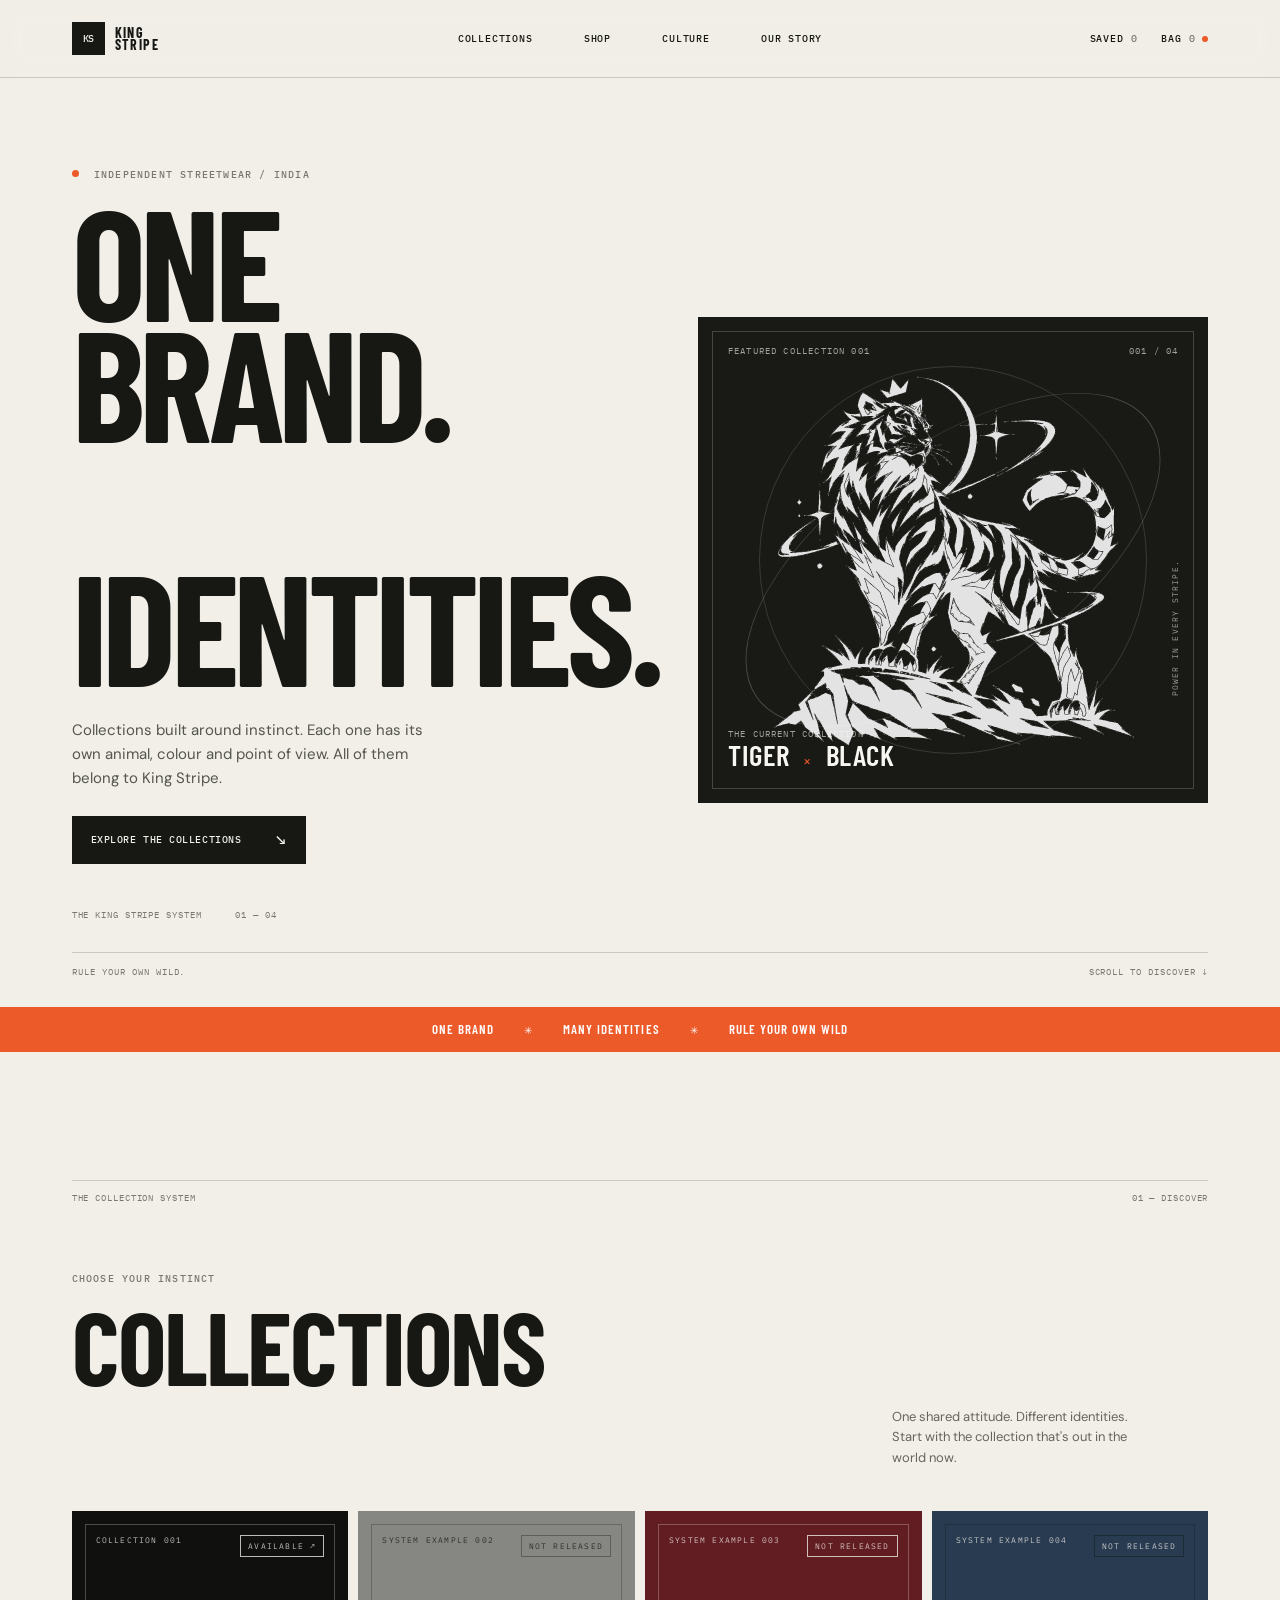
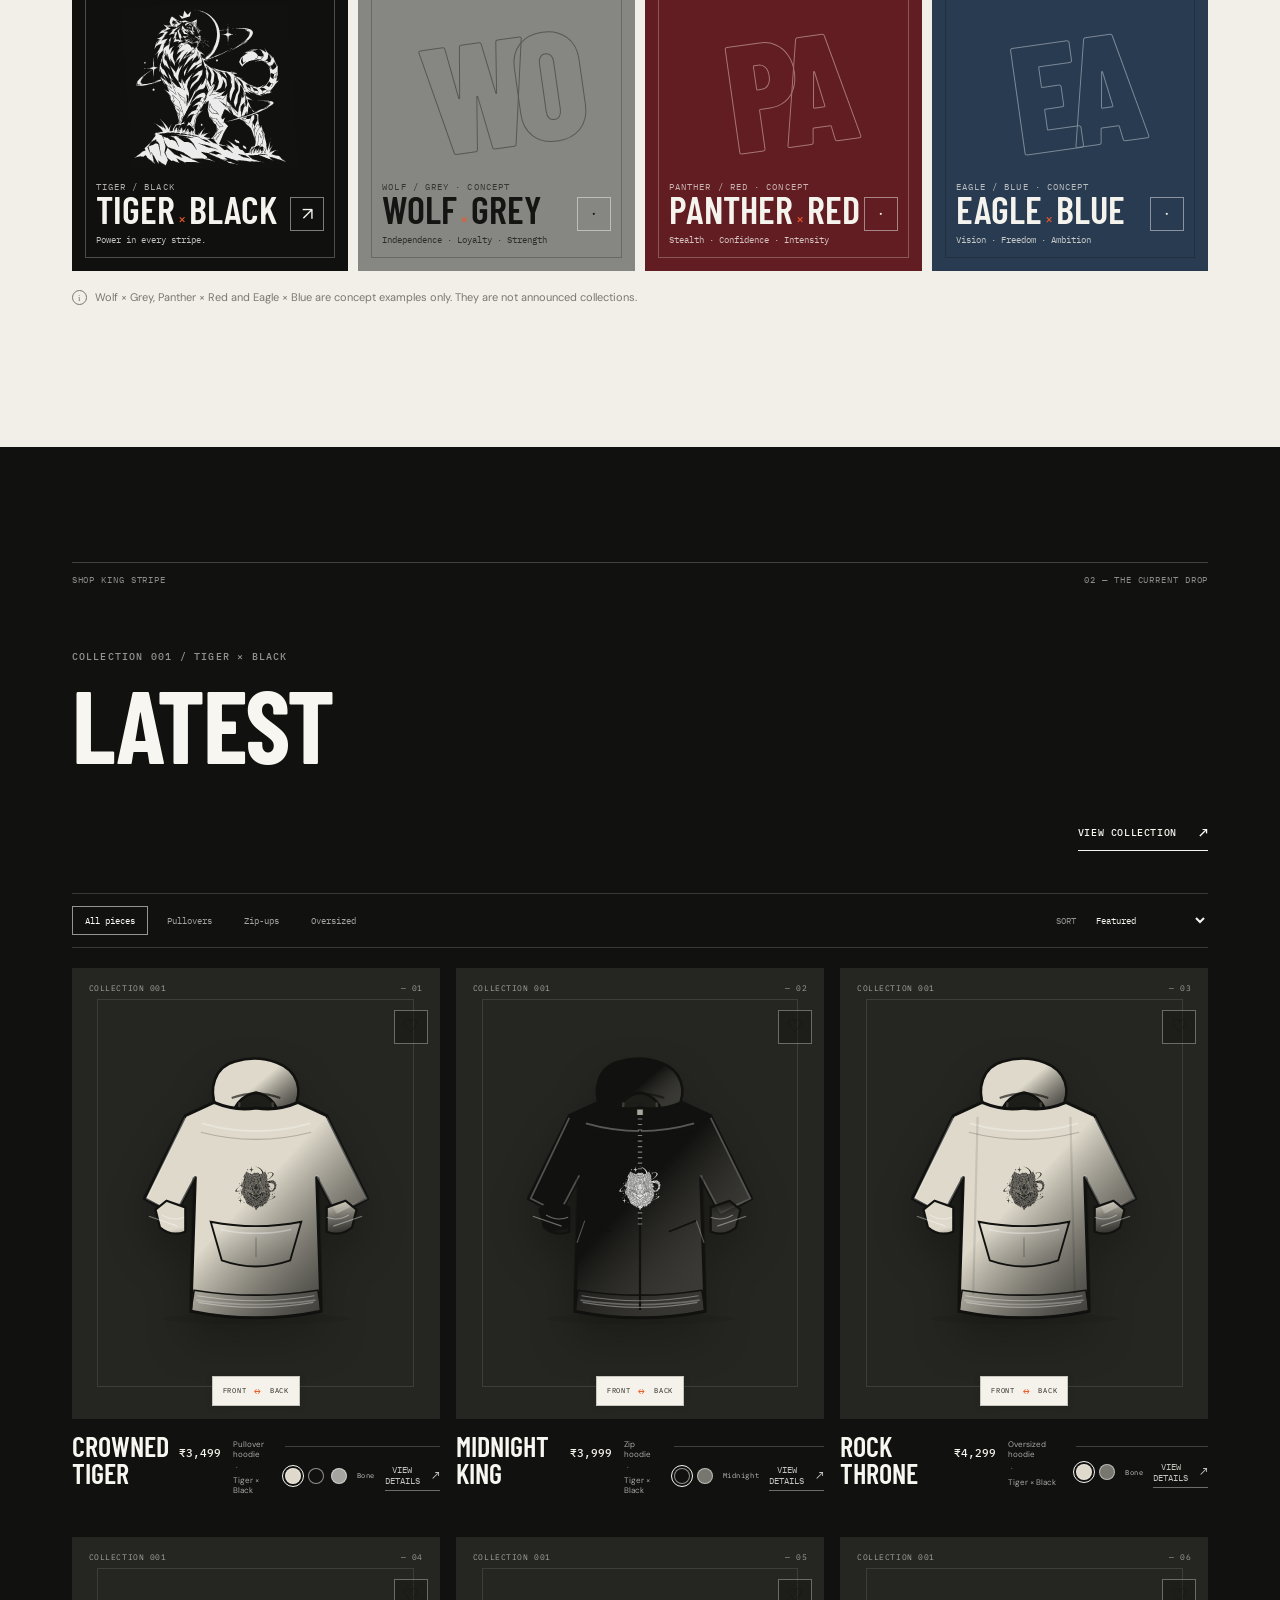
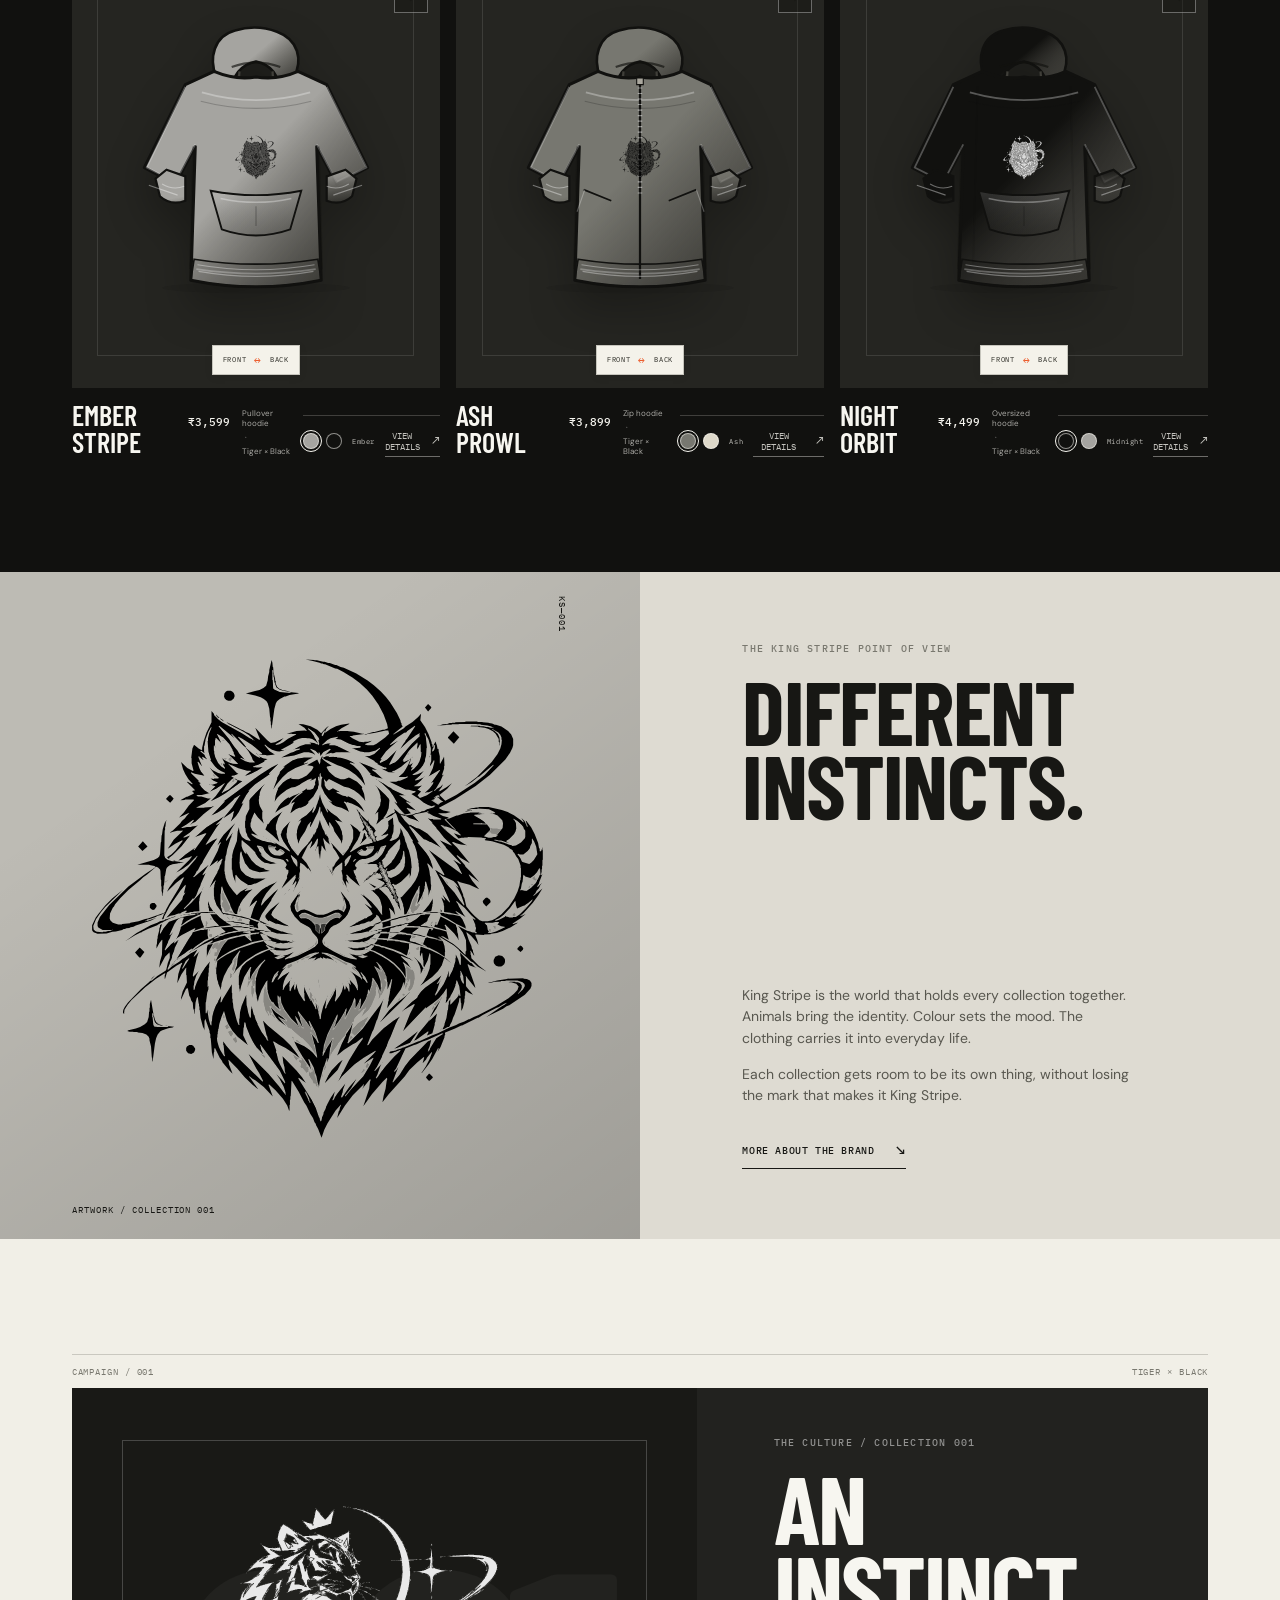
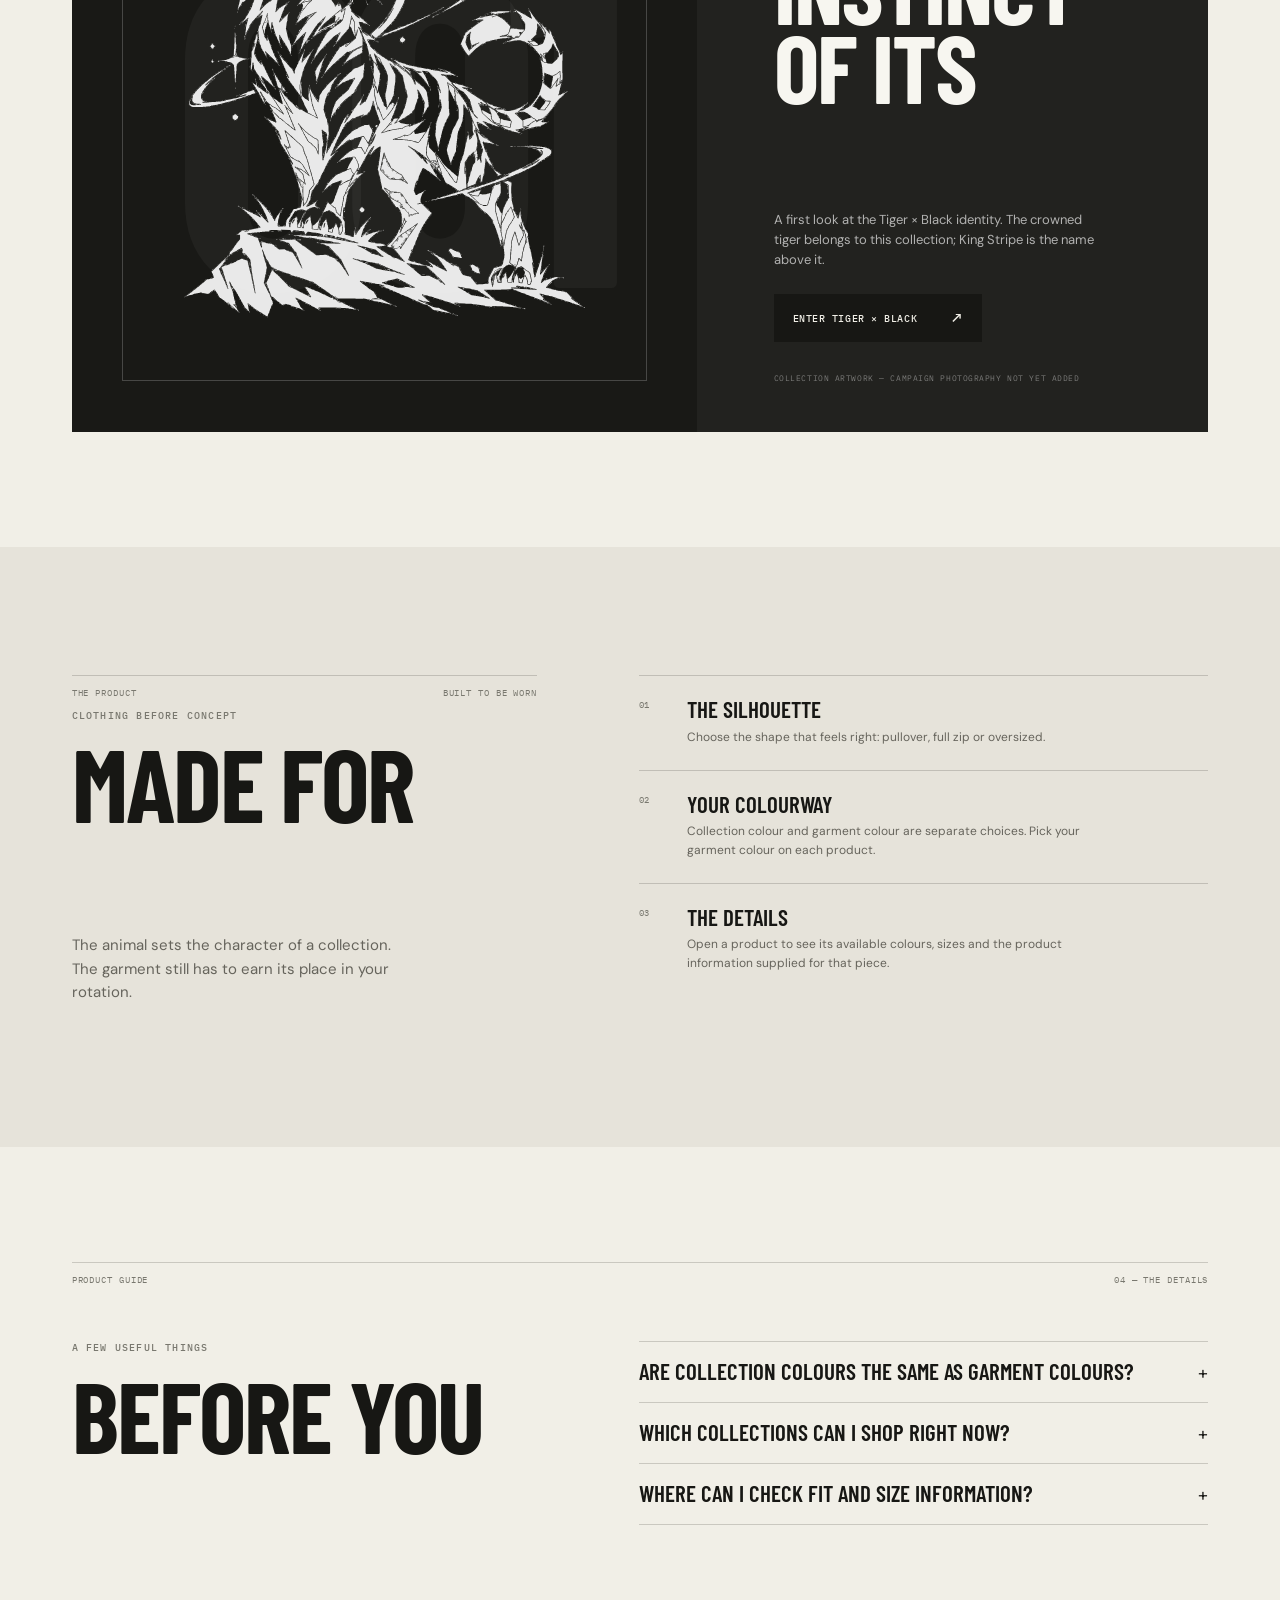
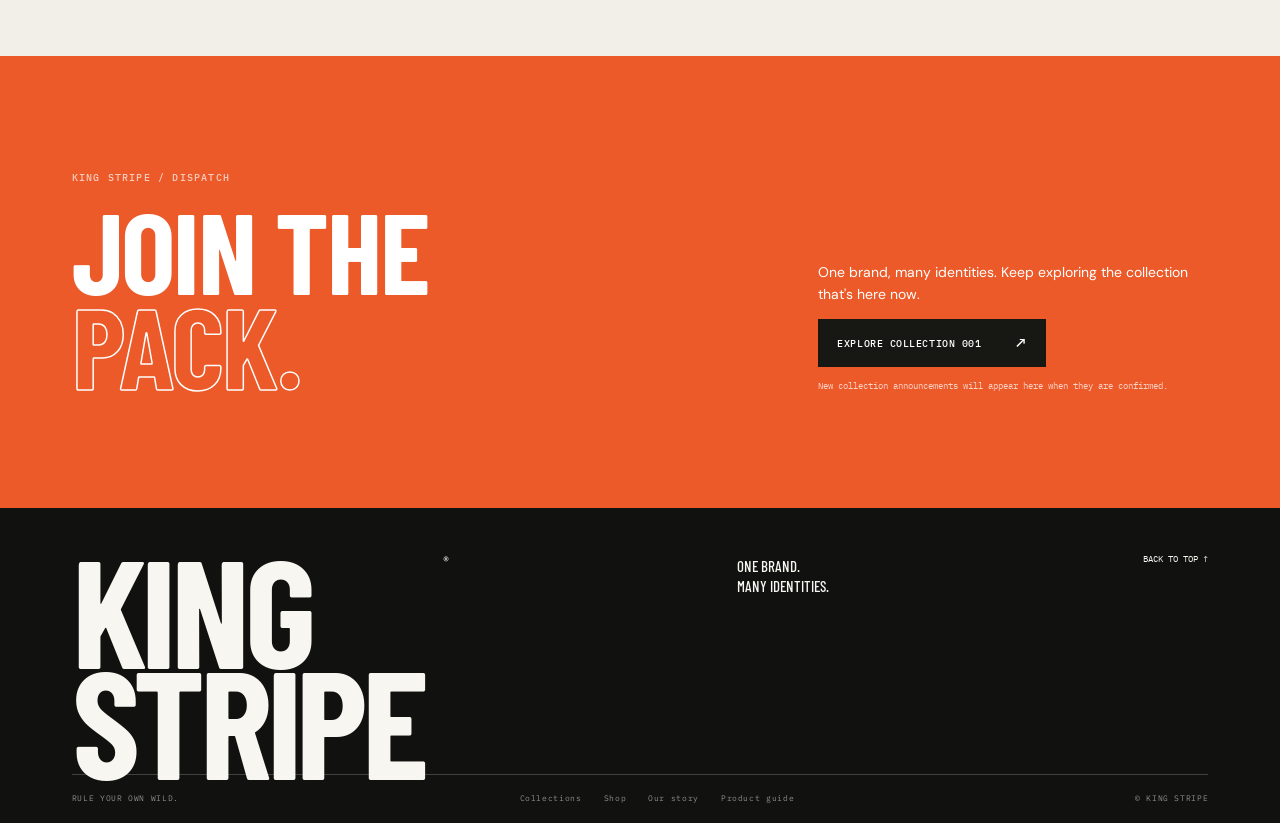
==== index.html @ 2071584c "Publish King Stripe storefront" ====
<!doctype html>
<html lang="en">
<head>
  <meta charset="utf-8">
  <meta name="viewport" content="width=device-width, initial-scale=1">
  <meta name="theme-color" content="#11110f">
  <title>King Stripe — One Brand. Many Identities.</title>
  <meta name="description" content="Discover King Stripe collections: animal identities, colour stories and streetwear built to be worn.">
  <link rel="preconnect" href="https://fonts.googleapis.com">
  <link rel="preconnect" href="https://fonts.gstatic.com" crossorigin>
  <link href="https://fonts.googleapis.com/css2?family=Barlow+Condensed:wght@500;600;700;800&family=DM+Sans:wght@400;500;600;700&family=IBM+Plex+Mono:wght@400;500&display=swap" rel="stylesheet">
  <link rel="stylesheet" href="assets/css/king-stripe-collections.css">
</head>
<body>
  <a class="skip" href="#main">Skip to content</a>
  <header class="header">
    <a class="wordmark" href="index.html" aria-label="King Stripe home"><span class="brand-mark" aria-hidden="true">KS</span><span>KING<br>STRIPE</span></a>
    <nav class="main-nav" aria-label="Main navigation">
      <a href="#collections">Collections</a>
      <a href="#shop">Shop</a>
      <a href="#culture">Culture</a>
      <a href="#story">Our story</a>
    </nav>
    <div class="header-actions">
      <button class="icon-action wishlist-trigger" type="button" aria-label="Open wishlist">Saved <span data-wish-count>0</span></button>
      <button class="bag-trigger" type="button" aria-label="Open bag">Bag <span data-bag-count>0</span><span class="bag-dot"></span></button>
      <button class="menu-trigger" type="button" aria-expanded="false" aria-controls="mobile-nav" aria-label="Open menu"><i></i><i></i></button>
    </div>
  </header>
  <nav class="mobile-nav" id="mobile-nav" aria-label="Mobile navigation" hidden>
    <a href="#collections">Collections <span>01</span></a><a href="#shop">Shop <span>02</span></a><a href="#culture">Culture <span>03</span></a><a href="#story">Our story <span>04</span></a>
  </nav>

  <main id="main">
    <section class="hero" aria-labelledby="hero-title">
      <div class="hero-copy">
        <p class="eyebrow"><span class="eyebrow-dot"></span> Independent streetwear / India</p>
        <h1 id="hero-title">ONE BRAND.<br><em>MANY</em><br>IDENTITIES.</h1>
        <p class="hero-deck">Collections built around instinct. Each one has its own animal, colour and point of view. All of them belong to King Stripe.</p>
        <a class="button button-light" href="#collections">Explore the collections <span aria-hidden="true">↘</span></a>
        <p class="hero-index"><span>THE KING STRIPE SYSTEM</span><span>01 — 04</span></p>
      </div>
      <div class="hero-art" aria-label="Tiger artwork for the current featured collection">
        <div class="hero-art-top"><span data-featured-label>FEATURED IDENTITY</span><span data-featured-number>001 / 004</span></div>
        <div class="hero-orbit orbit-one"></div><div class="hero-orbit orbit-two"></div>
        <img data-featured-art src="assets/tiger_crowned.svg" alt="Crowned tiger illustration representing the current collection">
        <div class="hero-art-label"><span>THE CURRENT COLLECTION</span><strong data-featured-title>TIGER <b>×</b> BLACK</strong></div>
        <span class="hero-side-note" data-featured-tagline>POWER · INSTINCT · PRESENCE</span>
      </div>
      <div class="hero-bottom"><span>RULE YOUR OWN WILD.</span><span>SCROLL TO DISCOVER ↓</span></div>
    </section>

    <div class="ticker" aria-label="One brand, many identities"><div>ONE BRAND <b>✳</b> MANY IDENTITIES <b>✳</b> RULE YOUR OWN WILD</div></div>

    <section class="collection-section section-shell" id="collections" aria-labelledby="collections-title">
      <div class="section-topline"><span>THE COLLECTION SYSTEM</span><span>01 — DISCOVER</span></div>
      <div class="section-heading-row"><div><p class="eyebrow">Choose your instinct</p><h2 id="collections-title">COLLECTIONS<br><em>WITH CHARACTER.</em></h2></div><p class="section-intro">One shared attitude. Different identities. Start with the collection that's out in the world now.</p></div>
      <div class="collection-grid" id="collection-grid"></div>
      <p class="concept-note"><span class="note-mark">i</span> Wolf × Grey, Panther × Red and Eagle × Blue are concept examples only. They are not announced collections.</p>
    </section>

    <section class="shop-section" id="shop" aria-labelledby="shop-title">
      <div class="section-shell">
        <div class="section-topline"><span>SHOP KING STRIPE</span><span>02 — THE CURRENT DROP</span></div>
        <div class="shop-title-row"><div><p class="eyebrow">Collection 001 / Tiger × Black</p><h2 id="shop-title">LATEST<br><em>PRODUCTS.</em></h2></div><a class="text-link" href="?collection=tiger-black#collection-page">View collection <span>↗</span></a></div>
        <div class="shop-toolbar"><div class="filter-list" role="group" aria-label="Filter products"><button class="filter active" data-filter="all" aria-pressed="true">All pieces</button><button class="filter" data-filter="Pullover" aria-pressed="false">Pullovers</button><button class="filter" data-filter="Zip" aria-pressed="false">Zip-ups</button><button class="filter" data-filter="Oversized" aria-pressed="false">Oversized</button></div><label class="sort-label">Sort <select id="product-sort" aria-label="Sort products"><option value="featured">Featured</option><option value="low">Price: low to high</option><option value="high">Price: high to low</option></select></label></div>
        <div class="product-grid" id="product-grid"></div>
      </div>
    </section>

    <section class="philosophy" id="story" aria-labelledby="philosophy-title">
      <div class="philosophy-image"><img src="assets/tiger_scarred.svg" alt="Crowned tiger artwork from Collection 001"><span class="image-caption">ARTWORK / COLLECTION 001</span><span class="image-number">KS—001</span></div>
      <div class="philosophy-copy"><p class="eyebrow">The King Stripe point of view</p><h2 id="philosophy-title">DIFFERENT<br>INSTINCTS.<br><em>ONE ATTITUDE.</em></h2><p>King Stripe is the world that holds every collection together. Animals bring the identity. Colour sets the mood. The clothing carries it into everyday life.</p><p>Each collection gets room to be its own thing, without losing the mark that makes it King Stripe.</p><a href="#culture" class="text-link">More about the brand <span>↘</span></a></div>
    </section>

    <section class="culture section-shell" id="culture" aria-labelledby="culture-title">
      <div class="section-topline"><span>CAMPAIGN / 001</span><span>TIGER × BLACK</span></div>
      <div class="culture-frame">
        <div class="culture-art"><div class="culture-cross"></div><img src="assets/tiger_crowned.svg" alt="Tiger artwork, the visual identity of Collection 001"></div>
        <div class="culture-copy"><p class="eyebrow">The culture / Collection 001</p><h2 id="culture-title">AN INSTINCT<br>OF ITS <em>OWN.</em></h2><p>A first look at the Tiger × Black identity. The crowned tiger belongs to this collection; King Stripe is the name above it.</p><a class="button button-light" href="?collection=tiger-black#collection-page">Enter Tiger × Black <span>↗</span></a><span class="culture-foot">COLLECTION ARTWORK — CAMPAIGN PHOTOGRAPHY NOT YET ADDED</span></div>
      </div>
    </section>

    <section class="garment-section" aria-labelledby="garment-title">
      <div class="section-shell garment-layout"><div><div class="section-topline"><span>THE PRODUCT</span><span>BUILT TO BE WORN</span></div><p class="eyebrow">Clothing before concept</p><h2 id="garment-title">MADE FOR<br><em>REAL LIFE.</em></h2><p class="garment-lede">The animal sets the character of a collection. The garment still has to earn its place in your rotation.</p></div><div class="garment-facts"><article><span>01</span><h3>THE SILHOUETTE</h3><p>Choose the shape that feels right: pullover, full zip or oversized.</p></article><article><span>02</span><h3>YOUR COLOURWAY</h3><p>Collection colour and garment colour are separate choices. Pick your garment colour on each product.</p></article><article><span>03</span><h3>THE DETAILS</h3><p>Open a product to see its available colours, sizes and the product information supplied for that piece.</p></article></div></div>
    </section>

    <section class="support section-shell" id="support" aria-labelledby="support-title"><div class="section-topline"><span>PRODUCT GUIDE</span><span>04 — THE DETAILS</span></div><div class="support-layout"><div><p class="eyebrow">A few useful things</p><h2 id="support-title">BEFORE YOU<br><em>CHOOSE.</em></h2></div><div class="support-list"><details><summary>Are collection colours the same as garment colours?</summary><p>No. A collection’s colour is part of its visual identity. Each product lists its own garment colourways separately.</p></details><details><summary>Which collections can I shop right now?</summary><p>Tiger × Black is the current collection represented in this preview. The other animal and colour combinations shown above are concept examples, not available releases.</p></details><details><summary>Where can I check fit and size information?</summary><p>Open a product to review its available sizes and product details. A verified size chart can be added when the final measurements are supplied.</p></details></div></div></section>

    <section class="newsletter" aria-labelledby="newsletter-title"><div class="section-shell newsletter-inner"><div><p class="eyebrow">King Stripe / Dispatch</p><h2 id="newsletter-title">JOIN THE<br><em>PACK.</em></h2></div><div><p>One brand, many identities. Keep exploring the collection that's here now.</p><a class="button button-dark" href="?collection=tiger-black#collection-page">Explore Collection 001 <span>↗</span></a><small>New collection announcements will appear here when they are confirmed.</small></div></div></section>

    <section class="collection-page section-shell" id="collection-page" hidden aria-labelledby="collection-page-title"></section>
  </main>

  <footer class="footer"><div class="footer-top"><a class="footer-brand" href="index.html">KING<br>STRIPE<span>®</span></a><p>One brand.<br>Many identities.</p><a class="back-top" href="#main">Back to top ↑</a></div><div class="footer-bottom"><span>RULE YOUR OWN WILD.</span><div><a href="#collections">Collections</a><a href="#shop">Shop</a><a href="#story">Our story</a><a href="#support">Product guide</a></div><span>© KING STRIPE</span></div></footer>

  <dialog class="product-dialog" id="product-dialog" aria-labelledby="dialog-title"></dialog>
  <dialog class="bag-dialog" id="bag-dialog" aria-labelledby="bag-title"><div class="dialog-heading"><div><p class="eyebrow">King Stripe</p><h2 id="bag-title">YOUR BAG <span data-bag-count>0</span></h2></div><button class="close-dialog" data-close="bag-dialog" aria-label="Close bag">×</button></div><div id="bag-content"></div><div id="bag-footer"></div></dialog>
  <dialog class="bag-dialog wish-dialog" id="wish-dialog" aria-labelledby="wish-title"><div class="dialog-heading"><div><p class="eyebrow">Keep an eye on it</p><h2 id="wish-title">SAVED PIECES <span data-wish-count>0</span></h2></div><button class="close-dialog" data-close="wish-dialog" aria-label="Close saved pieces">×</button></div><div id="wish-content"></div></dialog>
  <dialog class="checkout-dialog" id="checkout-dialog" aria-labelledby="checkout-title"><div class="dialog-heading"><div><p class="eyebrow">Preview checkout</p><h2 id="checkout-title">YOUR DETAILS</h2></div><button class="close-dialog" data-close="checkout-dialog" aria-label="Close checkout">×</button></div><form id="checkout-form"><p>This demo does not send your details or process a payment.</p><label>Name<input name="name" required autocomplete="name"></label><label>Email<input name="email" type="email" required autocomplete="email"></label><label>Delivery address<textarea name="address" required autocomplete="street-address"></textarea></label><button class="checkout-button" type="submit">Review demo order</button></form></dialog>
  <div class="toast" id="toast" role="status" aria-live="polite"></div>
  <script src="assets/js/king-stripe-collections.js" defer></script>
</body>
</html>
---- assets/css/king-stripe-collections.css ----
:root{--ink:#171714;--paper:#f1efe7;--paper-deep:#e6e3da;--muted:#79786f;--line:rgba(23,23,20,.18);--signal:#ec5a2a;--black:#11110f;--white:#f7f6f0;--serif:Georgia,'Times New Roman',serif;--display:'Barlow Condensed','Arial Narrow',sans-serif;--body:'DM Sans',system-ui,sans-serif;--mono:'IBM Plex Mono',monospace;--gutter:clamp(22px,5.6vw,88px);--ease:cubic-bezier(.2,.75,.25,1)}
*{box-sizing:border-box}html{scroll-behavior:smooth;scroll-padding-top:86px}body{margin:0;background:var(--paper);color:var(--ink);font:400 15px/1.55 var(--body);-webkit-font-smoothing:antialiased}a{color:inherit;text-decoration:none}button,select{font:inherit}button{color:inherit}.skip{position:absolute;top:-60px;left:16px;z-index:100;padding:10px;background:var(--ink);color:var(--paper)}.skip:focus{top:16px}:focus-visible{outline:3px solid var(--signal);outline-offset:4px}::selection{background:var(--signal);color:#fff}
.header{height:78px;padding:0 var(--gutter);display:grid;grid-template-columns:1fr auto 1fr;align-items:center;border-bottom:1px solid var(--line);position:sticky;top:0;z-index:20;background:rgba(241,239,231,.94);backdrop-filter:blur(12px)}.wordmark{display:flex;align-items:center;gap:10px;width:max-content;font:700 14px/.82 var(--display);letter-spacing:.1em}.brand-mark{width:33px;height:33px;background:var(--ink);color:var(--paper);display:grid;place-items:center;font:500 10px var(--mono);letter-spacing:-.08em}.main-nav{display:flex;gap:clamp(20px,4vw,58px);align-items:center}.main-nav a,.icon-action,.bag-trigger{font:500 10px var(--mono);letter-spacing:.08em;text-transform:uppercase}.main-nav a{position:relative;padding:9px 0}.main-nav a::after{content:'';position:absolute;left:0;right:100%;bottom:2px;height:1px;background:currentColor;transition:right .25s}.main-nav a:hover::after{right:0}.header-actions{justify-self:end;display:flex;align-items:center;gap:24px}.icon-action,.bag-trigger{border:0;background:none;cursor:pointer;padding:10px 0}.icon-action span,.bag-trigger span:first-child{color:var(--muted)}.bag-dot{display:inline-block;width:6px;height:6px;background:var(--signal);vertical-align:middle;margin-left:7px;border-radius:50%}.menu-trigger{display:none;background:none;border:0;padding:10px}.mobile-nav{position:fixed;z-index:19;top:78px;left:0;right:0;padding:16px var(--gutter) 30px;background:var(--paper);border-bottom:1px solid var(--line)}.mobile-nav[hidden]{display:none}.mobile-nav a{display:flex;justify-content:space-between;padding:17px 0;border-bottom:1px solid var(--line);font:600 30px var(--display);text-transform:uppercase}.mobile-nav a span{font:10px var(--mono);color:var(--muted)}
.hero{min-height:min(820px,calc(100svh - 78px));padding:clamp(54px,7vw,105px) var(--gutter) 30px;position:relative;display:grid;grid-template-columns:1fr 1fr;grid-template-rows:1fr auto;gap:0 3vw;overflow:hidden}.hero-copy{align-self:center;position:relative;z-index:2;padding-bottom:32px}.eyebrow{margin:0 0 18px;font:500 10px var(--mono);letter-spacing:.12em;text-transform:uppercase;color:var(--muted)}.eyebrow-dot{display:inline-block;width:7px;height:7px;border-radius:50%;background:var(--signal);margin:0 8px 1px 0}.hero h1{margin:0;font:700 clamp(82px,12.2vw,180px)/.78 var(--display);letter-spacing:-.035em;text-transform:uppercase}.hero h1 em,.section-heading-row h2 em,.shop-title-row h2 em,.philosophy h2 em,.culture h2 em,.garment-layout h2 em,.newsletter h2 em{font-style:normal;color:transparent;-webkit-text-stroke:1.5px currentColor}.hero-deck{max-width:380px;margin:32px 0 26px;font-size:15px;line-height:1.6;color:#55554d}.button{min-height:48px;padding:0 18px;display:inline-flex;align-items:center;justify-content:space-between;gap:35px;font:500 10px var(--mono);text-transform:uppercase;letter-spacing:.055em;border:1px solid;transition:background .2s,color .2s,transform .2s}.button span{font-size:16px;line-height:1}.button-light{background:var(--ink);color:var(--paper);border-color:var(--ink)}.button-light:hover{background:var(--signal);border-color:var(--signal);transform:translateY(-2px)}.hero-index{display:flex;gap:34px;margin:45px 0 0;color:var(--muted);font:9px var(--mono);letter-spacing:.1em}.hero-art{align-self:center;justify-self:stretch;max-width:670px;aspect-ratio:1.05;position:relative;background:#191916;color:var(--white);overflow:hidden;display:grid;place-items:center}.hero-art::before{content:'';position:absolute;inset:14px;border:1px solid rgba(247,246,240,.22)}.hero-art-top{position:absolute;z-index:2;left:30px;right:30px;top:28px;display:flex;justify-content:space-between;font:9px var(--mono);letter-spacing:.13em;color:rgba(247,246,240,.68)}.hero-art img{position:relative;z-index:1;width:78%;height:78%;object-fit:contain;filter:grayscale(1) brightness(1.5);mix-blend-mode:screen;opacity:.92;transition:transform .8s var(--ease)}.hero-art:hover img{transform:scale(1.035)}.hero-orbit{position:absolute;border:1px solid rgba(247,246,240,.16);border-radius:50%;width:76%;aspect-ratio:1}.orbit-two{width:94%;transform:rotate(-35deg) scaleY(.48);border-color:rgba(247,246,240,.25)}.hero-art-label{position:absolute;z-index:2;bottom:32px;left:30px;display:grid;gap:2px}.hero-art-label span{font:9px var(--mono);letter-spacing:.13em;color:rgba(247,246,240,.6)}.hero-art-label strong{font:600 29px/.95 var(--display);letter-spacing:.02em}.hero-art-label b{font:400 15px var(--body);padding:0 7px;color:var(--signal)}.hero-side-note{position:absolute;right:28px;top:50%;writing-mode:vertical-rl;transform:rotate(180deg);font:8px var(--mono);letter-spacing:.15em;color:rgba(247,246,240,.5)}.hero-bottom{grid-column:1/-1;display:flex;justify-content:space-between;border-top:1px solid var(--line);padding-top:13px;font:9px var(--mono);letter-spacing:.11em;color:var(--muted)}.ticker{height:45px;background:var(--signal);color:#fff;display:flex;align-items:center;overflow:hidden;white-space:nowrap}.ticker div{min-width:max-content;animation:marquee 34s linear infinite;font:600 13px var(--display);letter-spacing:.08em}.ticker b{padding:0 26px;font:10px var(--mono)}@keyframes marquee{to{transform:translateX(-50%)}}
.section-shell{padding-left:var(--gutter);padding-right:var(--gutter)}.collection-section{padding-top:clamp(82px,10vw,150px);padding-bottom:clamp(90px,11vw,160px)}.section-topline{display:flex;justify-content:space-between;border-top:1px solid var(--line);padding:11px 0;font:9px var(--mono);letter-spacing:.1em;color:var(--muted)}.section-heading-row,.shop-title-row{display:flex;justify-content:space-between;align-items:end;gap:30px;margin:58px 0 38px}.section-heading-row h2,.shop-title-row h2,.philosophy h2,.culture h2,.garment-layout h2,.newsletter h2{margin:0;font:700 clamp(56px,8vw,112px)/.83 var(--display);letter-spacing:-.02em}.section-intro{max-width:265px;margin:0 4vw 5px 0;color:#66655e;font-size:13px}.collection-grid{display:grid;grid-template-columns:repeat(4,minmax(0,1fr));gap:10px}.collection-card{--collection:#30302e;min-height:330px;position:relative;display:flex;flex-direction:column;justify-content:space-between;padding:20px;background:var(--collection);color:#f5f3ed;overflow:hidden;isolation:isolate;transition:transform .35s var(--ease)}.collection-card:hover{transform:translateY(-5px)}.collection-card::before{content:'';position:absolute;z-index:-1;inset:12px;border:1px solid rgba(255,255,255,.25)}.collection-card[data-collection="001"]{--collection:#191916}.collection-card[data-concept="wolf"]{--collection:#7d7f7b;color:#141412}.collection-card[data-concept="wolf"]::before,.collection-card[data-concept="eagle"]::before{border-color:rgba(10,10,10,.24)}.collection-card[data-concept="panther"]{--collection:#621d22}.collection-card[data-concept="eagle"]{--collection:#293b50}.collection-card-top{display:flex;justify-content:space-between;font:9px var(--mono);letter-spacing:.12em;opacity:.76}.collection-card-art{position:absolute;inset:24% 8% 17%;display:grid;place-items:center}.collection-card-art img{width:82%;height:100%;object-fit:contain;filter:grayscale(1) brightness(1.7);mix-blend-mode:screen;opacity:.82;transition:transform .55s var(--ease)}.collection-card[data-concept] .collection-card-art span{font:700 clamp(56px,8vw,108px)/.8 var(--display);letter-spacing:-.06em;opacity:.18;transform:rotate(-8deg)}.collection-card:hover .collection-card-art img{transform:scale(1.06)}.collection-card-bottom{position:relative;z-index:1;display:flex;justify-content:space-between;align-items:end}.collection-card-bottom div{display:grid}.collection-card-bottom small{font:9px var(--mono);letter-spacing:.12em;opacity:.7}.collection-card-bottom strong{font:600 clamp(24px,3vw,38px)/.92 var(--display);text-transform:uppercase}.collection-card-bottom strong b{color:var(--signal);font:400 15px var(--body);padding:0 3px}.collection-card-bottom span{font:18px var(--body)}.collection-card.is-concept{cursor:default}.collection-card.is-concept:hover{transform:none}.concept-note{margin:18px 0 0;color:var(--muted);font-size:11px}.note-mark{display:inline-grid;place-items:center;width:15px;height:15px;border:1px solid currentColor;border-radius:50%;margin-right:5px;font:9px var(--serif)}
.shop-section{padding:clamp(75px,9vw,130px) 0;background:var(--black);color:var(--white)}.shop-section .section-topline{border-color:rgba(255,255,255,.2);color:rgba(255,255,255,.52)}.shop-title-row{margin:54px 0 42px}.shop-title-row .eyebrow{color:rgba(255,255,255,.55)}.shop-title-row h2{color:var(--white)}.shop-title-row h2 em{color:transparent}.text-link{display:inline-flex;gap:22px;align-items:center;border-bottom:1px solid currentColor;padding:0 0 8px;font:500 10px var(--mono);letter-spacing:.06em;text-transform:uppercase}.text-link span{font-size:15px}.text-link:hover{color:var(--signal)}.shop-toolbar{display:flex;align-items:center;justify-content:space-between;gap:20px;border-block:1px solid rgba(255,255,255,.17);padding:12px 0;margin-bottom:20px}.filter-list{display:flex;gap:6px;flex-wrap:wrap}.filter{padding:8px 12px;border:1px solid transparent;background:none;color:rgba(255,255,255,.62);font:9px var(--mono);cursor:pointer}.filter:hover,.filter.active{border-color:rgba(255,255,255,.55);color:#fff}.sort-label{display:flex;align-items:center;gap:10px;color:rgba(255,255,255,.55);font:9px var(--mono);text-transform:uppercase}.sort-label select{border:0;background:transparent;color:var(--white);font:9px var(--mono);padding:6px}.sort-label option{color:var(--ink)}.product-grid{display:grid;grid-template-columns:repeat(3,minmax(0,1fr));gap:34px 14px}.product-card{min-width:0;position:relative;cursor:pointer}.product-visual{position:relative;aspect-ratio:4/4.7;background:#232320;overflow:hidden;display:grid;place-items:center}.product-visual::after{content:'';position:absolute;inset:10px;border:1px solid rgba(255,255,255,.1);pointer-events:none}.product-visual .hoodie{width:72%;height:79%;transition:transform .5s var(--ease);filter:drop-shadow(0 22px 20px rgba(0,0,0,.3))}.product-card:hover .hoodie{transform:translateY(-6px) scale(1.025)}.product-tag{position:absolute;z-index:1;left:16px;top:16px;font:8px var(--mono);letter-spacing:.1em;color:rgba(255,255,255,.65)}.product-wish{position:absolute;z-index:2;right:13px;top:11px;border:0;background:none;color:#fff;font-size:22px;cursor:pointer}.product-wish[aria-pressed=true]{color:#f06b5b}.product-hover{position:absolute;z-index:1;bottom:10px;left:10px;right:10px;display:flex;justify-content:space-between;align-items:center;padding:12px 13px;background:var(--paper);color:var(--ink);font:9px var(--mono);letter-spacing:.05em;transform:translateY(110%);transition:transform .28s var(--ease)}.product-card:hover .product-hover,.product-card:focus-within .product-hover{transform:translateY(0)}.product-meta{display:flex;justify-content:space-between;gap:12px;padding-top:13px}.product-meta h3{margin:0 0 4px;font:600 23px/.95 var(--display);text-transform:uppercase;letter-spacing:.015em}.product-meta p{margin:0;color:rgba(255,255,255,.5);font:9px var(--mono);letter-spacing:.08em;text-transform:uppercase}.product-price{font:500 12px var(--mono);white-space:nowrap}.product-swatches{display:flex;gap:6px;margin-top:12px}.product-swatch{width:12px;height:12px;border-radius:50%;border:1px solid rgba(255,255,255,.42);cursor:pointer}.empty-products{grid-column:1/-1;padding:45px 0;color:rgba(255,255,255,.6)}
.philosophy{display:grid;grid-template-columns:1fr 1fr;min-height:650px;background:#dedbd2}.philosophy-image{position:relative;background:#bdbbb4;min-height:520px;overflow:hidden;display:grid;place-items:center}.philosophy-image::before{content:'';position:absolute;inset:0;background:linear-gradient(145deg,transparent 25%,rgba(0,0,0,.16))}.philosophy-image img{width:75%;height:78%;object-fit:contain;filter:grayscale(1) contrast(1.2);mix-blend-mode:multiply}.image-caption,.image-number{position:absolute;font:9px var(--mono);letter-spacing:.11em}.image-caption{bottom:24px;left:var(--gutter)}.image-number{right:var(--gutter);top:24px;writing-mode:vertical-rl}.philosophy-copy{align-self:center;padding:70px clamp(32px,8vw,125px)}.philosophy h2{font-size:clamp(56px,7vw,96px)}.philosophy-copy>p:not(.eyebrow){max-width:390px;color:#58574f;font-size:14px}.philosophy-copy .text-link{margin-top:20px}
.culture{padding-top:clamp(78px,9vw,130px);padding-bottom:clamp(78px,9vw,130px)}.culture-frame{display:grid;grid-template-columns:1.1fr .9fr;min-height:530px;background:#22221f;color:var(--white)}.culture-art{position:relative;display:grid;place-items:center;overflow:hidden;background:#353530}.culture-art::before{content:'001';position:absolute;font:700 clamp(200px,35vw,500px)/.7 var(--display);color:rgba(255,255,255,.035);letter-spacing:-.08em}.culture-art img{position:relative;z-index:1;width:65%;height:70%;object-fit:contain;filter:grayscale(1) brightness(1.5);mix-blend-mode:screen;opacity:.85;transition:transform .6s var(--ease)}.culture-frame:hover .culture-art img{transform:scale(1.04)}.culture-cross{position:absolute;inset:8%;border:1px solid rgba(255,255,255,.2)}.culture-copy{align-self:center;padding:48px clamp(30px,6vw,88px)}.culture-copy .eyebrow{color:rgba(255,255,255,.5)}.culture h2{font-size:clamp(55px,7.5vw,104px)}.culture-copy>p:not(.eyebrow){max-width:320px;color:rgba(255,255,255,.65);font-size:13px;margin:24px 0}.culture-foot{display:block;margin-top:30px;color:rgba(255,255,255,.4);font:8px/1.5 var(--mono);letter-spacing:.07em}.garment-section{padding:clamp(82px,10vw,145px) 0;background:var(--paper-deep)}.garment-layout{display:grid;grid-template-columns:.9fr 1.1fr;gap:8vw}.garment-layout h2{font-size:clamp(64px,8vw,110px)}.garment-lede{max-width:330px;color:#66645c;margin-top:24px}.garment-facts article{display:grid;grid-template-columns:32px 1fr;column-gap:16px;padding:23px 0;border-top:1px solid var(--line)}.garment-facts article>span{font:9px var(--mono);color:var(--muted)}.garment-facts h3{margin:0;font:600 23px/.9 var(--display)}.garment-facts p{grid-column:2;margin:8px 0 0;color:#66645c;font-size:12px;max-width:400px}.newsletter{padding:clamp(72px,9vw,130px) 0;background:var(--signal);color:white}.newsletter-inner{display:flex;align-items:end;justify-content:space-between;gap:40px}.newsletter .eyebrow{color:rgba(255,255,255,.7)}.newsletter h2{font-size:clamp(62px,9vw,120px)}.newsletter h2 em{-webkit-text-stroke-color:white}.newsletter-inner>div:last-child{max-width:390px}.newsletter-inner>div:last-child p{font-size:14px}.newsletter .button-dark{background:var(--ink);border-color:var(--ink);color:white}.newsletter .button-dark:hover{background:white;color:var(--ink);border-color:white}.newsletter small{display:block;margin-top:12px;font:9px/1.5 var(--mono);color:rgba(255,255,255,.73)}
.footer{background:var(--black);color:var(--white);padding:45px var(--gutter) 20px}.footer-top{min-height:210px;display:flex;align-items:start;justify-content:space-between;border-bottom:1px solid rgba(255,255,255,.2)}.footer-brand{position:relative;font:700 clamp(74px,12vw,166px)/.72 var(--display);letter-spacing:-.035em}.footer-brand span{position:absolute;top:0;right:-20px;font:12px var(--body)}.footer-top p{margin:4px 0 0;font:500 15px/1.3 var(--display);text-transform:uppercase}.back-top{font:9px var(--mono);text-transform:uppercase}.footer-bottom{display:flex;justify-content:space-between;align-items:center;padding-top:18px;color:rgba(255,255,255,.52);font:8px var(--mono);letter-spacing:.08em}.footer-bottom div{display:flex;gap:22px}.footer-bottom a:hover{color:#fff}
.collection-page{padding-top:70px;padding-bottom:100px}.collection-page[hidden]{display:none}.collection-page-head{display:grid;grid-template-columns:1.1fr .9fr;gap:50px;align-items:center;margin-bottom:60px}.collection-page-hero{min-height:390px;background:#191916;color:#f7f6f0;display:grid;place-items:center;position:relative;overflow:hidden}.collection-page-hero img{width:54%;height:75%;object-fit:contain;filter:grayscale(1) brightness(1.6);mix-blend-mode:screen}.collection-page-hero::after{content:'001';position:absolute;right:20px;bottom:-50px;font:700 230px/.8 var(--display);color:rgba(255,255,255,.07)}.collection-page h1{font:700 clamp(62px,9vw,120px)/.8 var(--display);margin:0;text-transform:uppercase}.collection-page h1 em{display:block;font-style:normal;color:transparent;-webkit-text-stroke:1px currentColor}.collection-page-head p:not(.eyebrow){max-width:400px;color:#5d5c55}.collection-page-products{margin-top:25px}.collection-page-products h2{font:600 35px var(--display);text-transform:uppercase}.collection-back{display:inline-block;margin:25px 0;font:9px var(--mono);text-transform:uppercase;border-bottom:1px solid;padding-bottom:6px}
.collection-tagline{font:600 24px/.95 var(--display);text-transform:uppercase}.collection-card-bottom .collection-tagline{font:9px/1.4 var(--mono);text-transform:none;opacity:.78;margin-top:5px}.collection-story{display:grid;grid-template-columns:.8fr 1.2fr;gap:7vw;align-items:center;padding:65px 0;border-top:1px solid var(--line);border-bottom:1px solid var(--line);margin-bottom:55px}.collection-story h2,.collection-garment h2{font:700 clamp(48px,6vw,82px)/.86 var(--display);margin:0}.collection-story p:not(.eyebrow),.collection-garment p:not(.eyebrow){max-width:370px;color:#67665f;font-size:13px}.collection-artwork{height:350px;background:#cfccc3;display:grid;place-items:center;position:relative;overflow:hidden}.collection-artwork img{height:78%;width:70%;object-fit:contain;filter:grayscale(1) contrast(1.2);mix-blend-mode:multiply}.collection-artwork span{position:absolute;bottom:12px;left:14px;font:8px var(--mono);letter-spacing:.1em}.collection-campaign{margin-top:65px;min-height:170px;background:#d9d6ce;padding:25px;display:flex;flex-direction:column;justify-content:space-between}.collection-campaign p{margin:0;color:#66645d;font-size:13px}.collection-garment{padding:70px 0;border-bottom:1px solid var(--line)}
dialog{border:0;padding:0;background:var(--paper);color:var(--ink);max-width:min(900px,calc(100vw - 28px));max-height:calc(100svh - 28px);box-shadow:0 20px 80px rgba(0,0,0,.3)}dialog::backdrop{background:rgba(15,15,13,.72);backdrop-filter:blur(3px)}.product-dialog{width:850px}.product-dialog-layout{display:grid;grid-template-columns:1fr .9fr;min-height:490px}.dialog-visual{background:#242420;display:grid;place-items:center;position:relative}.dialog-visual .hoodie{width:70%;height:72%}.dialog-info{padding:36px}.dialog-info h2{font:600 39px/.9 var(--display);text-transform:uppercase;margin:0 0 8px}.dialog-price{font:500 14px var(--mono)}.dialog-description{color:#626158;font-size:12px}.dialog-label{display:block;margin:25px 0 9px;font:9px var(--mono);text-transform:uppercase;letter-spacing:.08em}.variant-row,.size-row{display:flex;gap:8px;flex-wrap:wrap}.variant-choice,.size-choice{min-width:38px;height:38px;padding:0 10px;border:1px solid var(--line);background:transparent;cursor:pointer;font:9px var(--mono)}.variant-choice.selected,.size-choice.selected{background:var(--ink);color:var(--paper);border-color:var(--ink)}.dialog-add{width:100%;margin-top:25px;background:var(--ink);color:var(--paper);border:0;min-height:48px;font:10px var(--mono);text-transform:uppercase;cursor:pointer}.dialog-add:hover{background:var(--signal)}.dialog-heading{display:flex;justify-content:space-between;align-items:start;padding:25px 28px;border-bottom:1px solid var(--line)}.dialog-heading .eyebrow{margin-bottom:5px}.dialog-heading h2{font:600 32px/.9 var(--display);margin:0}.dialog-heading h2 span{font:10px var(--mono);color:var(--muted)}.close-dialog{border:1px solid var(--line);background:none;width:36px;height:36px;font-size:24px;cursor:pointer}.bag-dialog{width:470px;height:100%;max-height:100svh;margin:0 0 0 auto}.bag-dialog[open]{animation:slide-in .28s var(--ease)}@keyframes slide-in{from{transform:translateX(30px);opacity:.7}to{transform:translateX(0);opacity:1}}#bag-content,#wish-content{padding:0 28px}.bag-empty{padding:36px 0;color:#626158;font-size:13px}.bag-line{display:grid;grid-template-columns:82px 1fr auto;gap:14px;padding:18px 0;border-bottom:1px solid var(--line)}.bag-line-art{background:#252521;display:grid;place-items:center;min-height:95px}.bag-line-art .hoodie{width:78%;height:78%}.bag-line h3{margin:0 0 5px;font:600 18px var(--display);text-transform:uppercase}.bag-line p{margin:0;color:var(--muted);font:9px var(--mono)}.bag-line button{border:0;background:none;padding:5px 0;cursor:pointer;font:9px var(--mono);text-decoration:underline}.bag-qty{display:flex;align-items:center;gap:9px;margin-top:10px;font:10px var(--mono)}.bag-qty button{width:24px;height:24px;border:1px solid var(--line);text-decoration:none}.bag-line-price{font:10px var(--mono)}#bag-footer{position:absolute;bottom:0;left:0;right:0;padding:20px 28px;background:var(--paper);border-top:1px solid var(--line)}.bag-total{display:flex;justify-content:space-between;font:500 12px var(--mono)}.checkout-note{color:var(--muted);font-size:10px;margin:9px 0}.checkout-button{width:100%;height:46px;border:0;background:var(--ink);color:white;font:9px var(--mono);text-transform:uppercase;cursor:pointer}.checkout-button:hover{background:var(--signal)}.toast{position:fixed;z-index:60;bottom:22px;left:50%;transform:translate(-50%,20px);opacity:0;pointer-events:none;background:var(--ink);color:#fff;padding:12px 18px;font:9px var(--mono);transition:.2s}.toast.show{transform:translate(-50%,0);opacity:1}.wish-dialog{width:470px}.wish-row{display:flex;justify-content:space-between;align-items:center;padding:16px 0;border-bottom:1px solid var(--line)}.wish-row button{border:1px solid var(--ink);background:none;padding:9px 12px;font:9px var(--mono);cursor:pointer}
@media(max-width:950px){.header{grid-template-columns:1fr auto}.main-nav{display:none}.header-actions{grid-column:2}.menu-trigger{display:grid;gap:5px}.menu-trigger i{width:20px;height:1px;background:var(--ink)}.hero{grid-template-columns:.9fr 1.1fr}.hero h1{font-size:clamp(74px,13vw,132px)}.collection-grid{grid-template-columns:repeat(2,minmax(0,1fr))}.collection-card{min-height:290px}.product-grid{grid-template-columns:repeat(2,minmax(0,1fr))}.philosophy{min-height:0}.philosophy-copy{padding:55px 35px}.culture-frame{min-height:470px}}
@media(max-width:620px){:root{--gutter:20px}.header{height:66px}.wordmark{font-size:12px}.brand-mark{width:29px;height:29px}.header-actions{gap:14px}.icon-action{display:none}.bag-trigger{font-size:9px}.mobile-nav{top:66px}.hero{min-height:0;padding-top:44px;grid-template-columns:1fr;gap:32px}.hero-copy{padding:0}.hero h1{font-size:clamp(74px,20vw,126px)}.hero-deck{max-width:320px;margin:23px 0}.hero-index{margin-top:28px}.hero-art{width:100%;aspect-ratio:1.07}.hero-bottom{margin-top:28px}.ticker{height:38px}.ticker div{font-size:11px}.collection-section{padding-top:72px;padding-bottom:80px}.section-heading-row,.shop-title-row{align-items:start;flex-direction:column;margin:38px 0 26px}.section-heading-row h2,.shop-title-row h2{font-size:clamp(57px,15vw,88px)}.section-intro{margin:0;max-width:330px}.collection-grid{gap:7px}.collection-card{min-height:220px;padding:13px}.collection-card::before{inset:8px}.collection-card-top{font-size:7px}.collection-card-art{inset:25% 5% 18%}.collection-card-bottom strong{font-size:24px}.collection-card-bottom small{font-size:7px}.shop-section{padding:68px 0}.shop-title-row{gap:20px}.shop-toolbar{align-items:start;flex-direction:column}.filter-list{gap:0}.filter{padding:8px 9px;font-size:8px}.sort-label{align-self:end}.product-grid{gap:25px 9px}.product-visual{aspect-ratio:4/5}.product-meta h3{font-size:19px}.product-meta{gap:5px}.product-price{font-size:10px}.product-hover{display:none}.product-wish{top:8px;right:8px}.philosophy{grid-template-columns:1fr}.philosophy-image{min-height:390px}.philosophy-copy{padding:58px 26px 66px}.philosophy h2{font-size:clamp(60px,15vw,88px)}.culture{padding-block:70px}.culture-frame{grid-template-columns:1fr}.culture-art{min-height:330px}.culture-art img{width:56%;height:72%}.culture-copy{padding:34px 25px 42px}.culture h2{font-size:clamp(58px,15vw,88px)}.garment-layout{grid-template-columns:1fr;gap:45px}.garment-layout h2{font-size:clamp(66px,17vw,96px)}.newsletter-inner{align-items:start;flex-direction:column;gap:28px}.newsletter h2{font-size:clamp(75px,20vw,112px)}.footer{padding-top:34px}.footer-top{min-height:165px}.footer-brand{font-size:clamp(68px,18vw,110px)}.footer-top p{font-size:12px}.back-top{font-size:8px}.footer-bottom{align-items:start;gap:17px;flex-direction:column}.footer-bottom div{flex-wrap:wrap;gap:14px}.collection-page{padding-top:36px}.collection-page-head{grid-template-columns:1fr;gap:28px;margin-bottom:36px}.collection-page-hero{min-height:280px}.collection-page h1{font-size:clamp(65px,17vw,100px)}.collection-story{grid-template-columns:1fr;gap:25px;padding:42px 0}.collection-artwork{height:260px}.collection-garment{padding:52px 0}.product-dialog-layout{grid-template-columns:1fr}.dialog-visual{min-height:260px}.dialog-info{padding:25px}.dialog-info h2{font-size:34px}.bag-dialog{width:min(100vw,470px)}.bag-dialog .dialog-heading{padding:20px}.bag-dialog #bag-content,.bag-dialog #wish-content{padding-inline:20px}.bag-dialog #bag-footer{padding:16px 20px}}
@media(prefers-reduced-motion:reduce){*,*::before,*::after{scroll-behavior:auto!important;animation-duration:.01ms!important;animation-iteration-count:1!important;transition-duration:.01ms!important}}
.hero-art{background:#191916;color:#f7f6f0}.hero-art::before{border-color:rgba(247,246,240,.2)}.hero-art-top{color:rgba(247,246,240,.62)}.hero-art img{filter:brightness(0) invert(1);mix-blend-mode:screen;opacity:.88}.hero-orbit{border-color:rgba(247,246,240,.14)}.orbit-two{border-color:rgba(247,246,240,.22)}.hero-art-label span,.hero-side-note{color:rgba(247,246,240,.62)}
.collection-card[data-collection="001"] .collection-card-art::before{content:"";position:absolute;inset:7% 10%;background:#11110f;transform:rotate(-5deg)}.collection-card[data-collection="001"] .collection-card-art img{position:relative;width:66%;height:90%;filter:brightness(0) invert(1);mix-blend-mode:screen;opacity:.92}
.culture-art{background:#191916}.culture-art::before{color:rgba(255,255,255,.04)}.culture-art img{filter:brightness(0) invert(1);mix-blend-mode:screen;opacity:.9}.culture-cross{border-color:rgba(255,255,255,.2)}
.collection-page-hero{background:#191916;color:#f7f6f0}.collection-page-hero img{filter:brightness(0) invert(1);mix-blend-mode:screen;opacity:.9}.collection-page-hero::after{color:rgba(255,255,255,.055)}
.product-grid{gap:38px 18px}.product-card{cursor:default;min-width:0}.product-visual{aspect-ratio:4/4.8;background:#dcd9d0;isolation:isolate;border:0;position:relative;overflow:hidden}.product-visual::before{content:"";position:absolute;inset:12px;border:1px solid rgba(23,23,20,.12);z-index:0;pointer-events:none}.product-visual::after{display:none}.product-visual>.hoodie{position:absolute;z-index:1;left:50%;top:50%;width:79%;height:84%;transform:translate(-50%,-50%);transition:transform .4s var(--ease),opacity .28s}.product-card:hover .product-visual>.front-view{transform:translate(-54%,-50%) scale(.98)}.product-card:hover .product-visual>.back-view{transform:translate(-46%,-50%) scale(.98)}.garment-print{position:absolute;z-index:2;width:14%;height:15%;object-fit:contain;left:50%;top:49%;transform:translate(-50%,-50%);filter:brightness(0);mix-blend-mode:multiply;opacity:.82;pointer-events:none;transition:transform .35s var(--ease),opacity .25s}.garment-print.back-print{opacity:0;transform:translate(-35%,-50%);height:23%;width:18%}.print-light{filter:brightness(0) invert(1);mix-blend-mode:screen;opacity:.85}.product-card:hover .front-print,.product-card[data-view="back"] .front-print{opacity:0;transform:translate(-100%,-50%)}.product-card:hover .back-print,.product-card[data-view="back"] .back-print{opacity:.82;transform:translate(0,-50%)}.product-view-label{position:absolute;z-index:3;bottom:13px;left:50%;transform:translateX(-50%);display:flex;gap:8px;align-items:center;white-space:nowrap;background:rgba(241,239,231,.9);border:1px solid rgba(23,23,20,.18);padding:7px 10px;color:#383831;font:8px var(--mono);letter-spacing:.05em;cursor:pointer}.product-view-label span{color:#85837a}.product-tag{position:absolute;z-index:3;left:17px;top:15px;color:#69675f;font:8px var(--mono);letter-spacing:.07em}.product-tag i{font-style:normal;color:#a09d94}.product-wish{position:absolute;z-index:4;right:14px;top:12px;width:34px;height:34px;display:grid;place-items:center;border:1px solid rgba(23,23,20,.2);background:rgba(241,239,231,.84);color:var(--ink);font-size:18px;cursor:pointer}.product-wish[aria-pressed=true]{color:#b84436}.product-hover{position:absolute;z-index:4;inset:auto 12px 12px;display:flex;justify-content:space-between;padding:12px;background:var(--ink);color:#fff;border:0;font:9px var(--mono);text-transform:uppercase;opacity:0;transform:translateY(5px);transition:opacity .2s,transform .2s;cursor:pointer}.product-card:hover .product-hover,.product-hover:focus-visible{opacity:1;transform:translateY(0)}.product-meta{padding-top:13px}.product-title-row{display:flex;align-items:baseline;justify-content:space-between;gap:10px}.product-meta h3{margin:0;font:600 clamp(22px,2.2vw,29px)/.95 var(--display);letter-spacing:0;text-transform:uppercase}.product-price{padding:0;color:var(--ink);font:500 11px var(--mono);white-space:nowrap}.product-meta>p{display:block;margin:6px 0 0;color:#77766e;font:9px var(--body);text-transform:none;letter-spacing:0}.product-meta>p span{padding-inline:3px}.product-card-bottom{display:flex;align-items:center;gap:9px;border-top:1px solid rgba(23,23,20,.15);margin-top:12px;padding-top:10px}.product-swatches{display:flex;gap:7px;margin:0}.product-swatch{width:15px;height:15px;border:1px solid rgba(23,23,20,.3);border-radius:50%;background:var(--swatch);padding:0;cursor:pointer;transition:transform .18s,outline .18s}.product-swatch:hover{transform:scale(1.12)}.product-swatch.selected{outline:1px solid var(--ink);outline-offset:2px}.swatch-name{color:#79776f;font:8px var(--body)}.quick-view-btn{margin-left:auto;display:inline-flex;gap:12px;align-items:center;border:0;border-bottom:1px solid rgba(23,23,20,.35);padding:4px 0;background:none;color:var(--ink);font:9px var(--mono);text-transform:uppercase;cursor:pointer}.quick-view-btn:hover{color:#a23a2c}.quick-view-btn span{font-size:13px}
@media(max-width:620px){.product-grid{gap:29px 9px}.product-visual{aspect-ratio:4/5}.product-tag{left:11px;top:11px;font-size:7px}.product-wish{right:8px;top:8px;width:29px;height:29px}.product-visual>.hoodie{width:84%;height:84%}.garment-print{width:15%;height:15%}.garment-print.back-print{width:19%;height:22%}.product-view-label{bottom:9px;padding:6px 8px;font-size:7px}.product-meta h3{font-size:19px}.product-meta>p{font-size:8px}.product-price{font-size:9px}.product-card-bottom{gap:7px}.product-swatch{width:14px;height:14px}.swatch-name{font-size:7px}.quick-view-btn{font-size:7px;gap:5px}.product-hover{display:none}}
.product-card:hover .product-visual>.front-view{opacity:1!important;transform:translate(-50%,-50%)!important}
.product-card:hover .product-visual>.back-view{opacity:0!important;transform:translate(-50%,-50%)!important}
.product-card:hover .front-print{opacity:.82!important;transform:translate(-50%,-50%)!important}
.product-card:hover .back-print{opacity:0!important;transform:translate(-35%,-50%)!important}
.product-card[data-view="back"] .product-visual>.front-view{opacity:0!important}
.product-card[data-view="back"] .product-visual>.back-view{opacity:1!important}
.product-card[data-view="back"] .front-print{opacity:0!important}
.product-card[data-view="back"] .back-print{opacity:.82!important;transform:translate(0,-50%)!important}
.product-card:hover .product-hover{opacity:0!important;transform:none!important}
.product-card:hover .product-view-label{opacity:1!important}
.product-card:hover .product-wish{background:rgba(241,239,231,.94)}
.product-visual>.hoodie{position:absolute!important;left:50%!important;top:50%!important;margin:0!important;width:78%;height:85%;transform:translate(-50%,-50%)!important;transition:opacity .28s ease,transform .35s cubic-bezier(.2,.75,.25,1)!important}
.product-card:hover .product-visual>.hoodie{transform:translate(-50%,-50%)!important}
.product-card[data-view="back"] .product-visual>.front-view{transform:translate(-50%,-50%) scale(.985)!important}
.product-card[data-view="back"] .product-visual>.back-view{transform:translate(-50%,-50%) scale(1.01)!important}
.product-meta,.product-meta h3,.product-price{color:#f7f6f0!important}
.product-meta>p{color:rgba(247,246,240,.66)!important}
.product-card-bottom{border-color:rgba(247,246,240,.2)!important}
.swatch-name,.quick-view-btn{color:rgba(247,246,240,.78)!important}
.quick-view-btn{border-color:rgba(247,246,240,.4)!important}
.product-swatch{border-color:rgba(247,246,240,.55)!important}
.product-swatch.selected{outline-color:#f7f6f0!important}
.product-card:hover .product-visual::before{border-color:rgba(23,23,20,.24)}
.product-view-label{box-shadow:0 2px 8px rgba(0,0,0,.08)}
.product-view-label{left:50%!important;right:auto!important;width:max-content;max-width:calc(100% - 28px);white-space:nowrap;transform:translateX(-50%)!important;opacity:1!important;color:#25251f!important;background:#f4f2ea!important;border-color:rgba(37,37,31,.22)!important}
.product-view-label:hover,.product-view-label:focus-visible{background:#fff!important;color:#111!important}
.product-view-label span{color:var(--signal)!important;font-size:11px}
.product-visual>.hoodie{object-fit:contain}
.product-card[data-view="back"] .product-view-label{background:#22221f!important;color:#f4f2ea!important;border-color:rgba(255,255,255,.32)!important}
.product-view-label,.garment-print{transition:opacity .24s ease,transform .32s cubic-bezier(.2,.75,.25,1),background-color .18s ease!important}
.product-visual::before{transition:border-color .2s ease!important}
.product-card:hover .product-visual::before{border-color:rgba(23,23,20,.3)!important}
.product-card:focus-within .product-visual::before{border-color:rgba(23,23,20,.5)!important}
.product-view-label{transition:background-color .18s,color .18s}.product-view-label:hover{background:#fff;color:#111}
.collection-card{min-height:360px;padding:24px;transition:transform .38s var(--ease),background-color .4s}.collection-card::before{inset:13px;transition:inset .4s,border-color .3s}.collection-card:hover::before{inset:8px;border-color:rgba(255,255,255,.55)}.collection-card-top{font-size:8px;letter-spacing:.15em}.collection-card-top span:last-child{padding:5px 7px;border:1px solid currentColor}.collection-card-art{inset:22% 8% 24%;transition:clip-path .55s var(--ease),transform .55s var(--ease);clip-path:inset(8% 5% 8% 5%)}.collection-card:hover .collection-card-art{clip-path:inset(0);transform:scale(1.025)}.collection-card-bottom{align-items:center}.collection-card-bottom strong{font-size:clamp(29px,3vw,42px)}.collection-card-bottom>span{width:34px;height:34px;display:grid;place-items:center;border:1px solid rgba(255,255,255,.45);transition:transform .25s,background .25s}.collection-card:hover .collection-card-bottom>span{transform:rotate(45deg);background:var(--signal);border-color:var(--signal)}.collection-card[data-collection="001"]{background:#10100f}.collection-card[data-collection="001"] .collection-card-art::before{inset:6% 14%;transform:rotate(-4deg)}.collection-card[data-concept="wolf"] .collection-card-art span,.collection-card[data-concept="panther"] .collection-card-art span,.collection-card[data-concept="eagle"] .collection-card-art span{font-size:clamp(90px,12vw,164px);font-weight:800;letter-spacing:-.1em;color:transparent;-webkit-text-stroke:1px currentColor;opacity:.48}.collection-card[data-concept="wolf"] .collection-card-art span{-webkit-text-stroke-color:#252622}.collection-card[data-concept="panther"] .collection-card-art span{-webkit-text-stroke-color:#f0d5d2}.collection-card[data-concept="eagle"] .collection-card-art span{-webkit-text-stroke-color:#d5dce4}.collection-card[data-concept="wolf"] .collection-card-top span:last-child,.collection-card[data-concept="eagle"] .collection-card-top span:last-child{border-color:rgba(0,0,0,.4)}
.product-grid{gap:42px 16px}.product-card{cursor:default}.product-visual{aspect-ratio:4/4.9;background:#252521;isolation:isolate}.product-visual::before{content:"";position:absolute;inset:7%;border:1px solid rgba(255,255,255,.11);z-index:0}.product-visual::after{content:"";position:absolute;left:50%;top:0;bottom:0;width:1px;background:rgba(255,255,255,.055);inset-inline:auto;pointer-events:none}.product-visual>.hoodie{position:relative;z-index:1;width:72%;height:78%;transition:transform .5s var(--ease),opacity .35s}.product-card:hover .product-visual>.front-view{transform:translateX(-9%) scale(.96)}.product-card:hover .product-visual>.back-view{transform:translateX(9%) scale(.96)}.garment-print{position:absolute;z-index:2;width:12%;height:15%;object-fit:contain;left:50%;top:49%;transform:translate(-50%,-50%);filter:brightness(0);mix-blend-mode:multiply;opacity:.8;pointer-events:none;transition:transform .45s var(--ease),opacity .3s}.garment-print.back-print{opacity:0;transform:translate(-35%,-50%);height:23%;width:16%}.print-light{filter:brightness(0) invert(1);mix-blend-mode:screen;opacity:.85}.product-card:hover .front-print{opacity:0;transform:translate(-100%,-50%)}.product-card:hover .back-print{opacity:.8;transform:translate(0,-50%)}.product-card:hover .back-print.print-light{opacity:.85}.product-view-label{position:absolute;z-index:3;left:15px;right:15px;bottom:13px;display:flex;justify-content:space-between;color:rgba(255,255,255,.52);font:7px var(--mono);letter-spacing:.1em;transition:opacity .2s}.product-card:hover .product-view-label{opacity:0}.product-tag{left:17px;right:17px;top:15px;display:flex;justify-content:space-between;color:rgba(255,255,255,.58);font-size:8px}.product-tag b{font-weight:400}.product-tag span{color:var(--signal)}.product-wish{top:42px;right:12px;width:34px;height:34px;border:1px solid rgba(255,255,255,.34);background:rgba(17,17,15,.42);font-size:18px}.product-hover{bottom:0;left:0;right:0;padding:14px 17px;background:var(--signal);color:white;transform:translateY(100%);font-size:8px;letter-spacing:.12em}.product-meta{padding-top:14px}.product-meta h3{font-size:clamp(23px,2.2vw,30px)}.product-meta p{display:grid;gap:3px;font-size:8px}.product-type-mark{color:#d5d0c4}.product-price{padding-top:3px}.product-card-bottom{display:flex;align-items:center;gap:10px;border-top:1px solid rgba(255,255,255,.16);margin-top:13px;padding-top:10px}.product-swatches{gap:7px;margin:0}.product-swatch{width:16px;height:16px;border:1px solid rgba(255,255,255,.48);background:var(--swatch);padding:0;cursor:pointer;transition:transform .18s,outline .18s}.product-swatch:hover{transform:scale(1.12)}.product-swatch.selected{outline:1px solid white;outline-offset:2px}.swatch-name{color:rgba(255,255,255,.58);font:7px var(--mono);letter-spacing:.08em}.quick-view-label{margin-left:auto;color:rgba(255,255,255,.64);font:7px var(--mono);letter-spacing:.08em}
@media(max-width:950px){.collection-card{min-height:320px}}
@media(max-width:620px){.collection-card{min-height:220px;padding:13px}.collection-card::before{inset:8px}.collection-card-top span:last-child{font-size:6px;padding:4px}.collection-card-bottom{align-items:end}.collection-card-bottom>span{width:25px;height:25px}.product-grid{gap:29px 9px}.product-visual{aspect-ratio:4/5}.product-tag{left:11px;right:11px;top:11px;font-size:7px}.product-wish{right:8px;top:34px;width:29px;height:29px}.product-visual>.hoodie{width:78%;height:78%}.garment-print{width:14%;height:14%}.garment-print.back-print{width:19%;height:22%}.product-view-label{left:10px;right:10px;bottom:9px;font-size:6px}.product-meta h3{font-size:19px}.product-meta p{font-size:7px}.product-price{font-size:9px}.product-card-bottom{gap:7px}.product-swatch{width:14px;height:14px}.swatch-name,.quick-view-label{font-size:6px}}
.ticker div{animation:none;width:100%;text-align:center}
.product-visual .back-view,.dialog-visual .back-view{position:absolute;opacity:0;transform:translateX(12px) scale(.98)}
.product-card:hover .front-view{opacity:0;transform:translateX(-12px) scale(.98)}
.product-card:hover .back-view{opacity:1;transform:translateX(0) scale(1)}
.dialog-visual .back-view{opacity:.28;transform:translate(16px,8px) scale(.88)}
.dialog-visual .front-view{transform:translate(-12px,-8px) scale(1.02)}
.checkout-dialog{width:min(500px,calc(100vw - 28px))}.checkout-dialog form{display:grid;gap:14px;padding:22px 28px 28px}.checkout-dialog form>p{margin:0;color:#66645c;font-size:11px}.checkout-dialog label{display:grid;gap:5px;font:9px var(--mono);text-transform:uppercase}.checkout-dialog input,.checkout-dialog textarea{width:100%;min-height:42px;padding:10px;border:1px solid var(--line);background:transparent;color:var(--ink);font:13px var(--body)}.checkout-dialog textarea{min-height:82px;resize:vertical}
.support{padding-top:clamp(72px,9vw,125px);padding-bottom:clamp(72px,9vw,125px)}
.support-layout{display:grid;grid-template-columns:.9fr 1.1fr;gap:8vw;margin-top:45px}
.support h2{margin:0;font:700 clamp(58px,8vw,100px)/.84 var(--display);letter-spacing:-.02em}
.support h2 em{font-style:normal;color:transparent;-webkit-text-stroke:1.5px currentColor}
.support-list details{border-top:1px solid var(--line);padding:19px 0}
.support-list details:last-child{border-bottom:1px solid var(--line)}
.support-list summary{cursor:pointer;list-style:none;font:600 23px/.95 var(--display);text-transform:uppercase}
.support-list summary::-webkit-details-marker{display:none}
.support-list summary::after{content:'+';float:right;font:18px var(--body)}
.support-list details[open] summary::after{content:'−'}
.support-list details p{max-width:470px;color:#65645c;font-size:12px;margin:13px 30px 0 0}
@media(max-width:620px){.support-layout{grid-template-columns:1fr;gap:32px;margin-top:32px}.support h2{font-size:clamp(62px,16vw,95px)}.support-list summary{font-size:21px}}
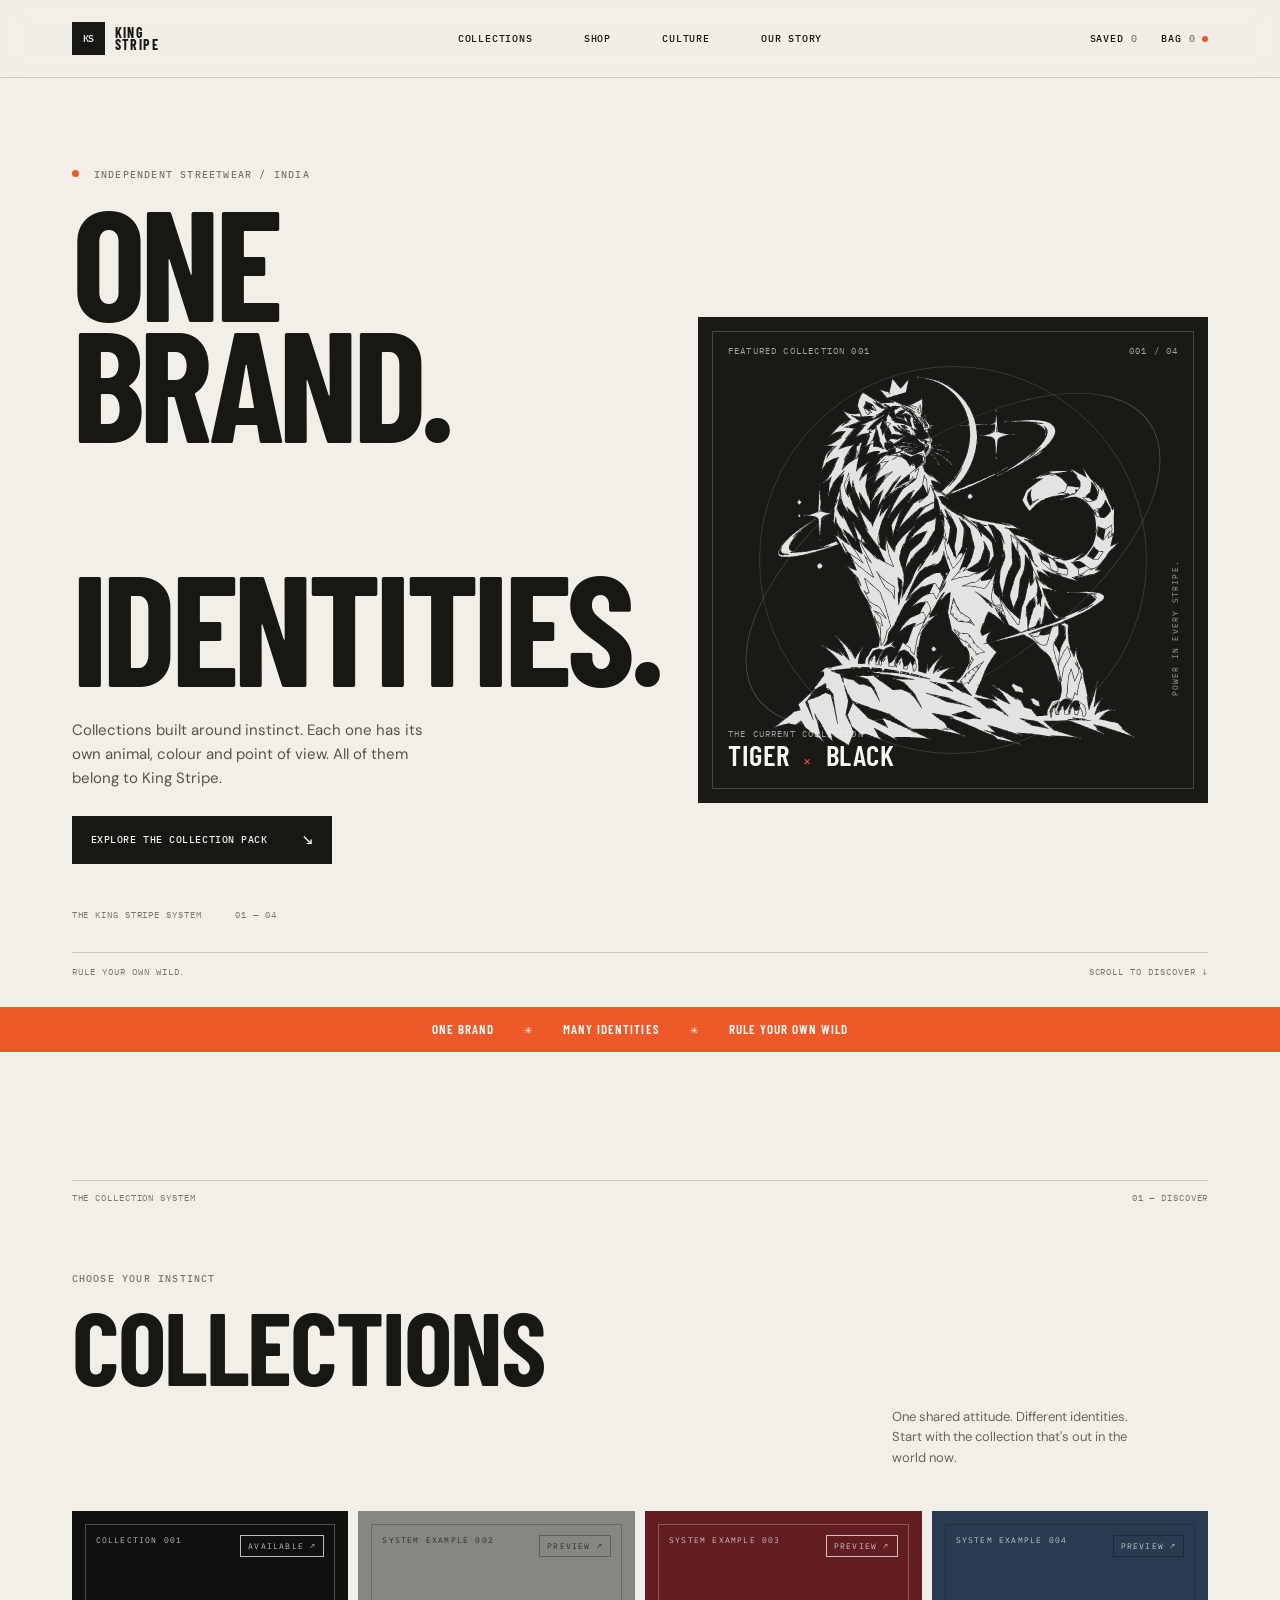
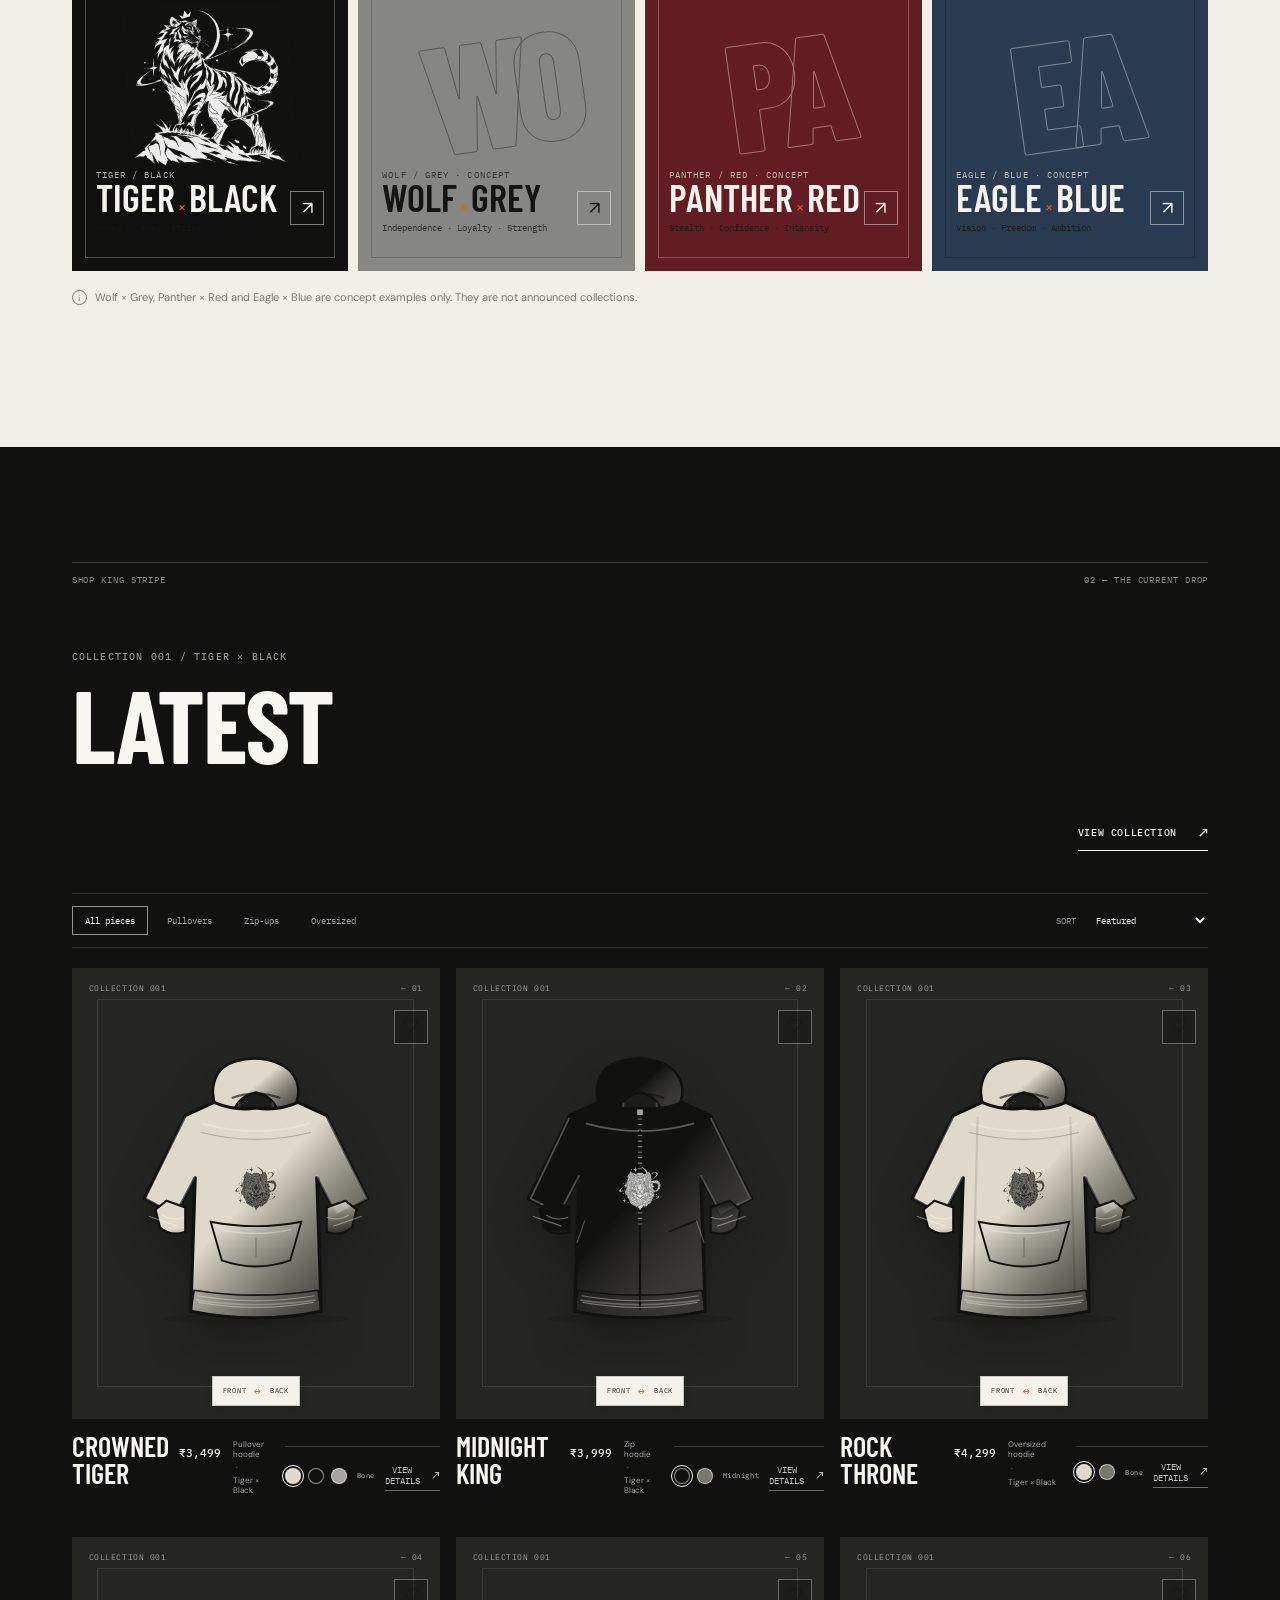
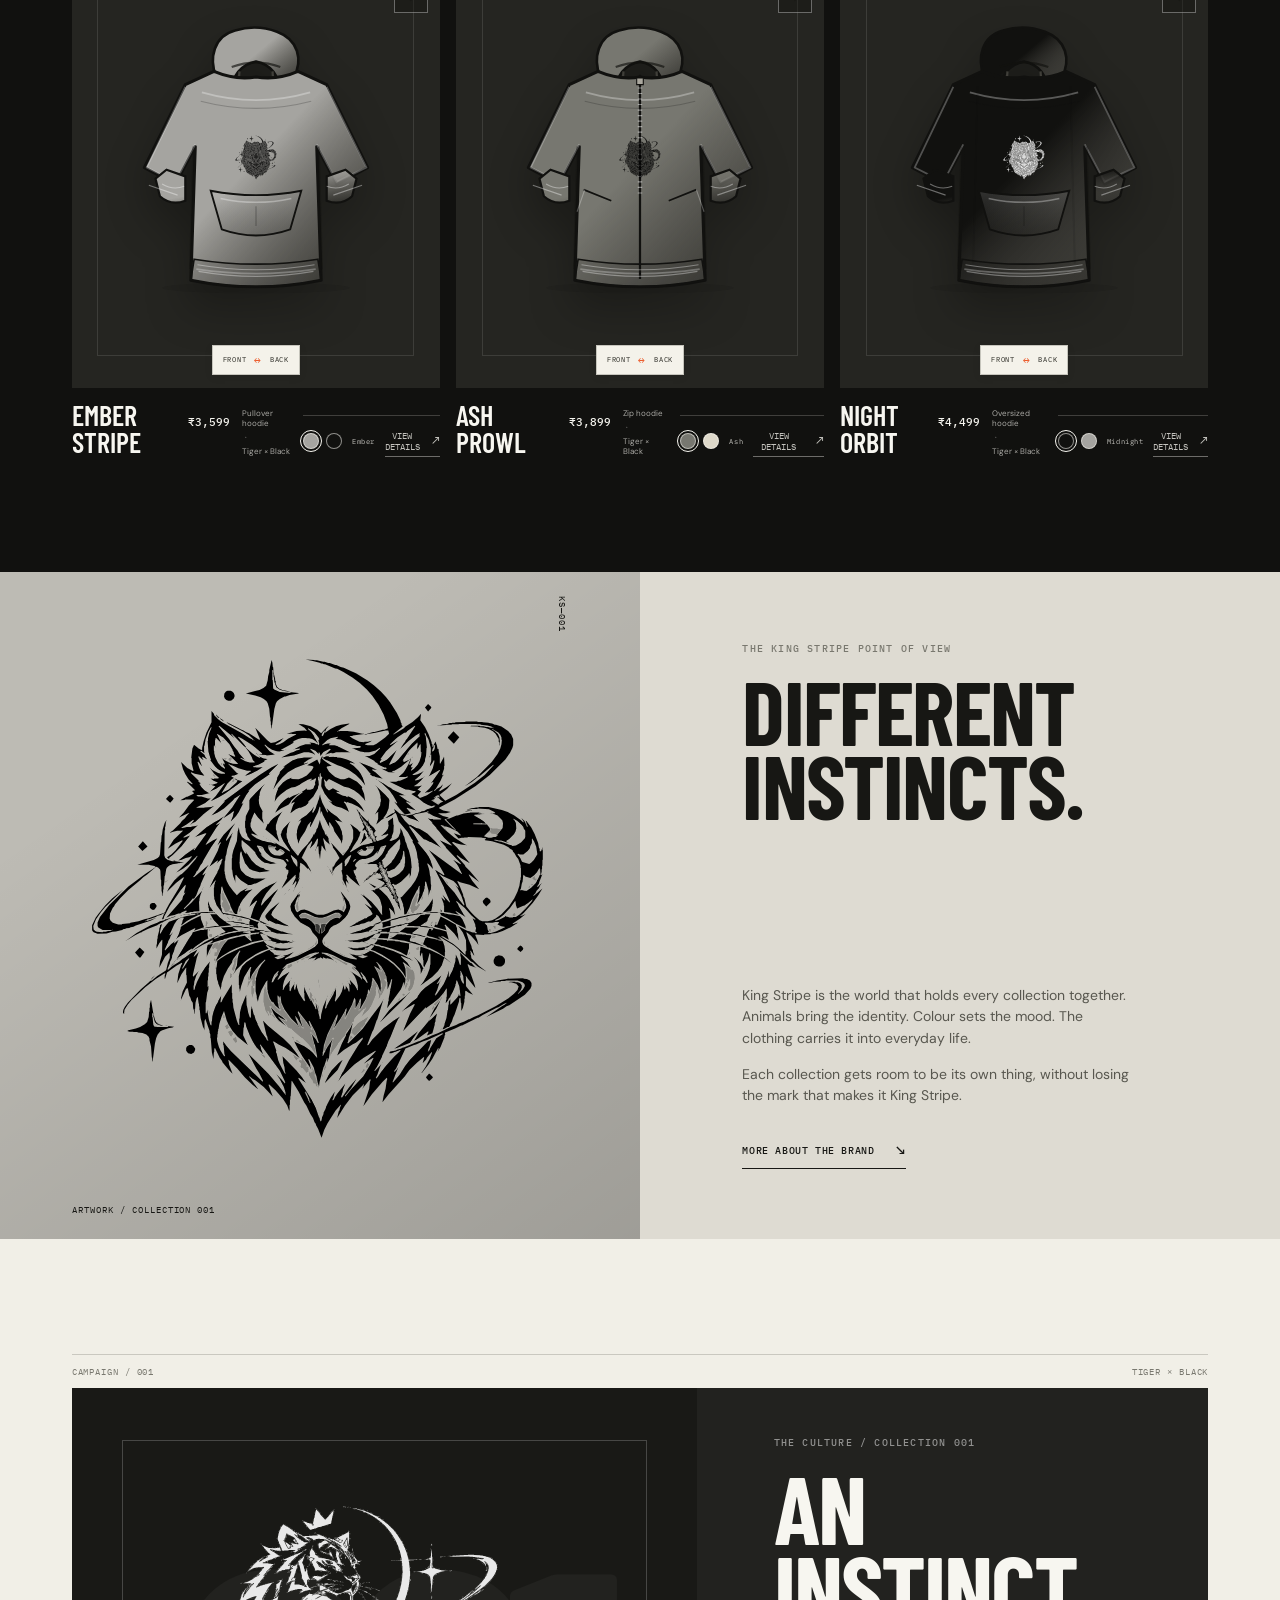
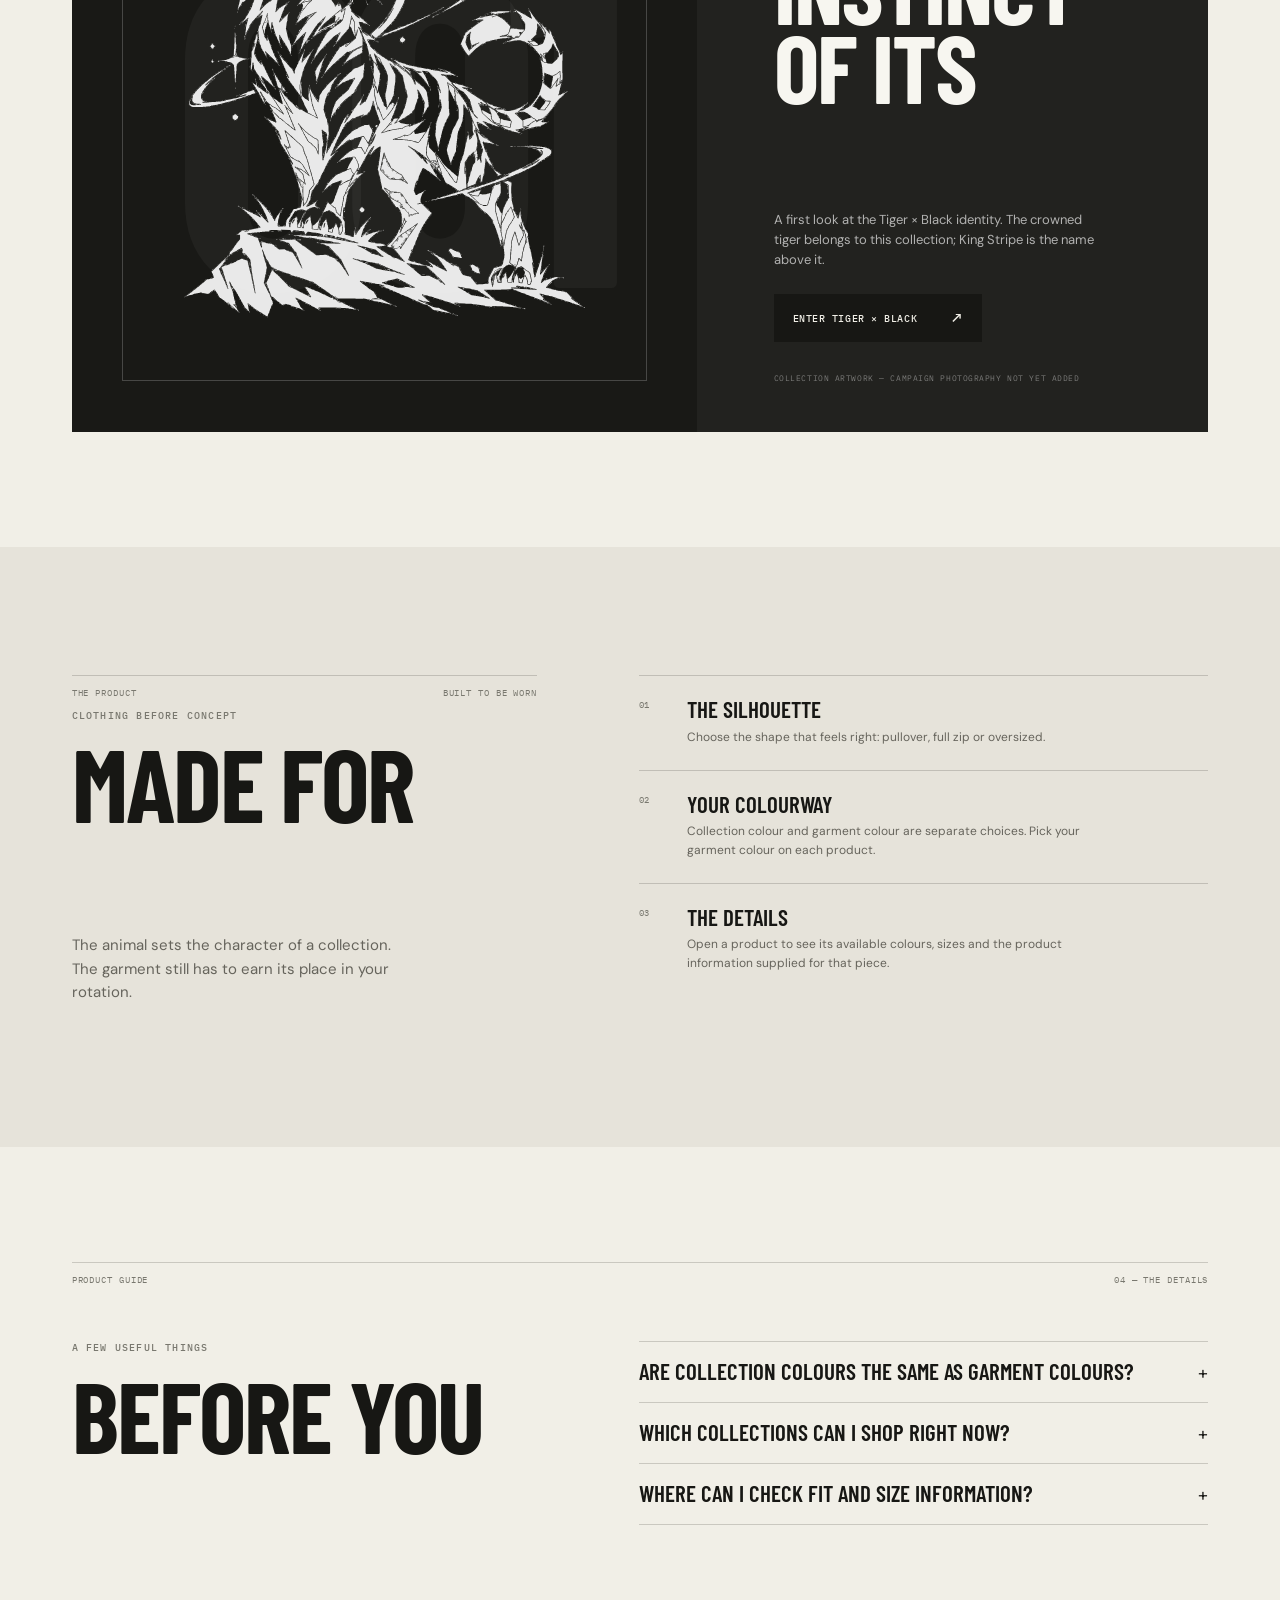
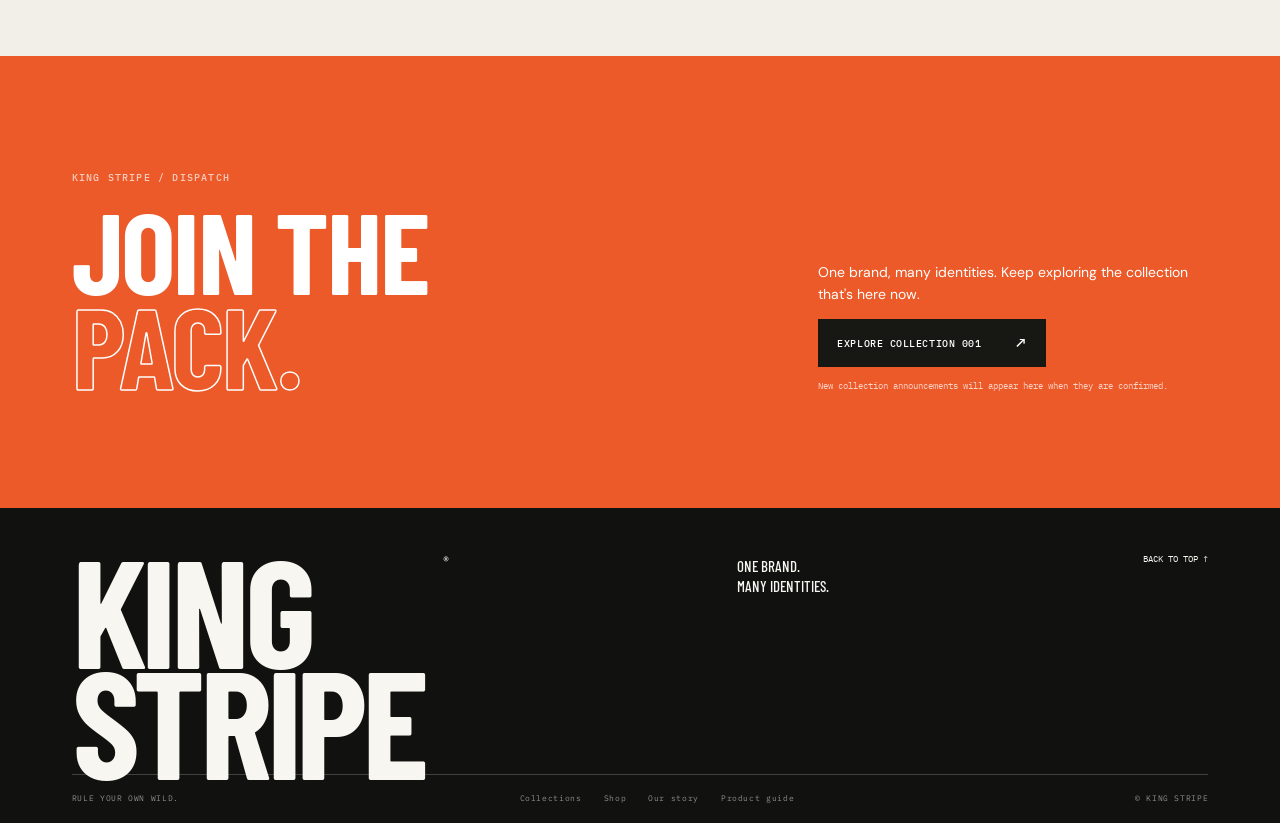
==== commit 0143cc0c: "Add multi-page collection experience" ====
--- a/index.html
+++ b/index.html
@@ -16,7 +16,7 @@
   <header class="header">
     <a class="wordmark" href="index.html" aria-label="King Stripe home"><span class="brand-mark" aria-hidden="true">KS</span><span>KING<br>STRIPE</span></a>
     <nav class="main-nav" aria-label="Main navigation">
-      <a href="#collections">Collections</a>
+      <a href="collections/index.html">Collections</a>
       <a href="#shop">Shop</a>
       <a href="#culture">Culture</a>
       <a href="#story">Our story</a>
@@ -28,7 +28,7 @@
     </div>
   </header>
   <nav class="mobile-nav" id="mobile-nav" aria-label="Mobile navigation" hidden>
-    <a href="#collections">Collections <span>01</span></a><a href="#shop">Shop <span>02</span></a><a href="#culture">Culture <span>03</span></a><a href="#story">Our story <span>04</span></a>
+    <a href="collections/index.html">Collections <span>01</span></a><a href="#shop">Shop <span>02</span></a><a href="#culture">Culture <span>03</span></a><a href="#story">Our story <span>04</span></a>
   </nav>
 
   <main id="main">
@@ -37,7 +37,7 @@
         <p class="eyebrow"><span class="eyebrow-dot"></span> Independent streetwear / India</p>
         <h1 id="hero-title">ONE BRAND.<br><em>MANY</em><br>IDENTITIES.</h1>
         <p class="hero-deck">Collections built around instinct. Each one has its own animal, colour and point of view. All of them belong to King Stripe.</p>
-        <a class="button button-light" href="#collections">Explore the collections <span aria-hidden="true">↘</span></a>
+        <a class="button button-light" href="collections/index.html">Explore the collection pack <span aria-hidden="true">↘</span></a>
         <p class="hero-index"><span>THE KING STRIPE SYSTEM</span><span>01 — 04</span></p>
       </div>
       <div class="hero-art" aria-label="Tiger artwork for the current featured collection">
@@ -62,7 +62,7 @@
     <section class="shop-section" id="shop" aria-labelledby="shop-title">
       <div class="section-shell">
         <div class="section-topline"><span>SHOP KING STRIPE</span><span>02 — THE CURRENT DROP</span></div>
-        <div class="shop-title-row"><div><p class="eyebrow">Collection 001 / Tiger × Black</p><h2 id="shop-title">LATEST<br><em>PRODUCTS.</em></h2></div><a class="text-link" href="?collection=tiger-black#collection-page">View collection <span>↗</span></a></div>
+        <div class="shop-title-row"><div><p class="eyebrow">Collection 001 / Tiger × Black</p><h2 id="shop-title">LATEST<br><em>PRODUCTS.</em></h2></div><a class="text-link" href="collections/tiger-black/index.html">View collection <span>↗</span></a></div>
         <div class="shop-toolbar"><div class="filter-list" role="group" aria-label="Filter products"><button class="filter active" data-filter="all" aria-pressed="true">All pieces</button><button class="filter" data-filter="Pullover" aria-pressed="false">Pullovers</button><button class="filter" data-filter="Zip" aria-pressed="false">Zip-ups</button><button class="filter" data-filter="Oversized" aria-pressed="false">Oversized</button></div><label class="sort-label">Sort <select id="product-sort" aria-label="Sort products"><option value="featured">Featured</option><option value="low">Price: low to high</option><option value="high">Price: high to low</option></select></label></div>
         <div class="product-grid" id="product-grid"></div>
       </div>
@@ -77,7 +77,7 @@
       <div class="section-topline"><span>CAMPAIGN / 001</span><span>TIGER × BLACK</span></div>
       <div class="culture-frame">
         <div class="culture-art"><div class="culture-cross"></div><img src="assets/tiger_crowned.svg" alt="Tiger artwork, the visual identity of Collection 001"></div>
-        <div class="culture-copy"><p class="eyebrow">The culture / Collection 001</p><h2 id="culture-title">AN INSTINCT<br>OF ITS <em>OWN.</em></h2><p>A first look at the Tiger × Black identity. The crowned tiger belongs to this collection; King Stripe is the name above it.</p><a class="button button-light" href="?collection=tiger-black#collection-page">Enter Tiger × Black <span>↗</span></a><span class="culture-foot">COLLECTION ARTWORK — CAMPAIGN PHOTOGRAPHY NOT YET ADDED</span></div>
+        <div class="culture-copy"><p class="eyebrow">The culture / Collection 001</p><h2 id="culture-title">AN INSTINCT<br>OF ITS <em>OWN.</em></h2><p>A first look at the Tiger × Black identity. The crowned tiger belongs to this collection; King Stripe is the name above it.</p><a class="button button-light" href="collections/tiger-black/index.html">Enter Tiger × Black <span>↗</span></a><span class="culture-foot">COLLECTION ARTWORK — CAMPAIGN PHOTOGRAPHY NOT YET ADDED</span></div>
       </div>
     </section>
 
@@ -87,12 +87,12 @@
 
     <section class="support section-shell" id="support" aria-labelledby="support-title"><div class="section-topline"><span>PRODUCT GUIDE</span><span>04 — THE DETAILS</span></div><div class="support-layout"><div><p class="eyebrow">A few useful things</p><h2 id="support-title">BEFORE YOU<br><em>CHOOSE.</em></h2></div><div class="support-list"><details><summary>Are collection colours the same as garment colours?</summary><p>No. A collection’s colour is part of its visual identity. Each product lists its own garment colourways separately.</p></details><details><summary>Which collections can I shop right now?</summary><p>Tiger × Black is the current collection represented in this preview. The other animal and colour combinations shown above are concept examples, not available releases.</p></details><details><summary>Where can I check fit and size information?</summary><p>Open a product to review its available sizes and product details. A verified size chart can be added when the final measurements are supplied.</p></details></div></div></section>
 
-    <section class="newsletter" aria-labelledby="newsletter-title"><div class="section-shell newsletter-inner"><div><p class="eyebrow">King Stripe / Dispatch</p><h2 id="newsletter-title">JOIN THE<br><em>PACK.</em></h2></div><div><p>One brand, many identities. Keep exploring the collection that's here now.</p><a class="button button-dark" href="?collection=tiger-black#collection-page">Explore Collection 001 <span>↗</span></a><small>New collection announcements will appear here when they are confirmed.</small></div></div></section>
+    <section class="newsletter" aria-labelledby="newsletter-title"><div class="section-shell newsletter-inner"><div><p class="eyebrow">King Stripe / Dispatch</p><h2 id="newsletter-title">JOIN THE<br><em>PACK.</em></h2></div><div><p>One brand, many identities. Keep exploring the collection that's here now.</p><a class="button button-dark" href="collections/tiger-black/index.html">Explore Collection 001 <span>↗</span></a><small>New collection announcements will appear here when they are confirmed.</small></div></div></section>
 
     <section class="collection-page section-shell" id="collection-page" hidden aria-labelledby="collection-page-title"></section>
   </main>
 
-  <footer class="footer"><div class="footer-top"><a class="footer-brand" href="index.html">KING<br>STRIPE<span>®</span></a><p>One brand.<br>Many identities.</p><a class="back-top" href="#main">Back to top ↑</a></div><div class="footer-bottom"><span>RULE YOUR OWN WILD.</span><div><a href="#collections">Collections</a><a href="#shop">Shop</a><a href="#story">Our story</a><a href="#support">Product guide</a></div><span>© KING STRIPE</span></div></footer>
+  <footer class="footer"><div class="footer-top"><a class="footer-brand" href="index.html">KING<br>STRIPE<span>®</span></a><p>One brand.<br>Many identities.</p><a class="back-top" href="#main">Back to top ↑</a></div><div class="footer-bottom"><span>RULE YOUR OWN WILD.</span><div><a href="collections/index.html">Collections</a><a href="#shop">Shop</a><a href="#story">Our story</a><a href="#support">Product guide</a></div><span>© KING STRIPE</span></div></footer>
 
   <dialog class="product-dialog" id="product-dialog" aria-labelledby="dialog-title"></dialog>
   <dialog class="bag-dialog" id="bag-dialog" aria-labelledby="bag-title"><div class="dialog-heading"><div><p class="eyebrow">King Stripe</p><h2 id="bag-title">YOUR BAG <span data-bag-count>0</span></h2></div><button class="close-dialog" data-close="bag-dialog" aria-label="Close bag">×</button></div><div id="bag-content"></div><div id="bag-footer"></div></dialog>
--- a/assets/css/king-stripe-collections.css
+++ b/assets/css/king-stripe-collections.css
@@ -76,3 +76,71 @@
 .support-list details[open] summary::after{content:'−'}
 .support-list details p{max-width:470px;color:#65645c;font-size:12px;margin:13px 30px 0 0}
 @media(max-width:620px){.support-layout{grid-template-columns:1fr;gap:32px;margin-top:32px}.support h2{font-size:clamp(62px,16vw,95px)}.support-list summary{font-size:21px}}
+
+/* Collection navigation, legible product details, and low-motion reveals */
+.pack-hero{min-height:min(700px,calc(100svh - 78px));padding-top:clamp(64px,10vw,140px);padding-bottom:28px;display:grid;grid-template-columns:1fr .75fr;align-items:center;gap:6vw;position:relative;overflow:hidden}
+.pack-hero h1{margin:0;font:700 clamp(88px,15vw,190px)/.76 var(--display);letter-spacing:-.04em}
+.pack-hero h1 em{font-style:normal;color:transparent;-webkit-text-stroke:1.5px currentColor}
+.pack-hero>div:first-child>p:not(.eyebrow){max-width:430px;color:#5b5a53;font-size:16px;margin:30px 0}
+.pack-hero-mark{width:min(100%,520px);aspect-ratio:1;background:var(--black);color:var(--white);display:grid;place-items:center;position:relative;overflow:hidden}
+.pack-hero-mark::before,.pack-hero-mark::after{content:"";position:absolute;width:70%;aspect-ratio:1;border:1px solid rgba(255,255,255,.24);border-radius:50%;animation:pack-orbit 28s linear infinite}
+.pack-hero-mark::after{width:90%;transform:rotate(65deg) scaleY(.53);border-color:rgba(236,90,42,.56);animation-duration:38s;animation-direction:reverse}
+.pack-hero-mark span{font:700 clamp(110px,18vw,230px)/.8 var(--display);letter-spacing:-.08em;color:var(--paper);z-index:1}
+.pack-hero-mark i,.pack-hero-mark b{position:absolute;z-index:2;font:9px var(--mono);font-style:normal;letter-spacing:.1em;color:rgba(255,255,255,.62)}
+.pack-hero-mark i{top:25px;left:25px}.pack-hero-mark b{right:25px;bottom:25px;color:var(--signal)}
+.pack-hero-foot{grid-column:1/-1;display:flex;justify-content:space-between;align-self:end;border-top:1px solid var(--line);padding-top:12px;color:var(--muted);font:9px var(--mono);letter-spacing:.1em}
+.pack-section{padding-top:78px;padding-bottom:100px;background:var(--black);color:var(--white)}
+.pack-section .section-topline{color:rgba(255,255,255,.58);border-color:rgba(255,255,255,.22)}
+.pack-heading{display:flex;justify-content:space-between;align-items:end;gap:32px;margin:48px 0 34px}
+.pack-heading h2{margin:0;font:700 clamp(60px,9vw,120px)/.82 var(--display);letter-spacing:-.025em}
+.pack-heading h2 em{font-style:normal;color:transparent;-webkit-text-stroke:1px currentColor}
+.pack-heading>p{max-width:300px;margin:0 3vw 5px 0;color:rgba(255,255,255,.64);font-size:13px}
+.pack-section .collection-grid{grid-template-columns:repeat(2,minmax(0,1fr));gap:12px}
+.pack-section .collection-card{min-height:350px}
+.pack-section .collection-card.is-concept{cursor:pointer}
+.pack-section .collection-card.is-concept:hover{transform:translateY(-5px)}
+.pack-section .concept-note{color:rgba(255,255,255,.62)}
+.pack-future{display:flex;align-items:center;justify-content:space-between;gap:32px;padding-top:58px;padding-bottom:66px}
+.pack-future>p{max-width:460px;color:#5b5a53;font-size:14px}
+.pack-future .eyebrow{margin:0}
+.collection-route-main{min-height:70vh}
+.collection-page{padding-top:25px;padding-bottom:78px}
+.collection-page-head{gap:clamp(30px,6vw,86px);margin:20px 0 74px}
+.collection-page-head>div:last-child{padding:18px 0}
+.collection-page-head h1{font-size:clamp(74px,10vw,138px);line-height:.82}
+.collection-page h1 em{color:var(--signal);-webkit-text-stroke:0}
+.collection-page-head .eyebrow{color:#68675f}
+.collection-page-head p:not(.eyebrow){font-size:15px;line-height:1.65}
+.collection-tagline{font:600 clamp(20px,2vw,27px)/1.1 var(--display);color:var(--ink)!important;margin:24px 0 12px}
+.collection-page-hero{min-height:440px;background:var(--collection-accent,#191916)}
+.collection-page-hero img{position:relative;z-index:1;width:60%;height:78%;filter:brightness(0) invert(1);mix-blend-mode:screen;opacity:.92}
+.collection-page-index{position:absolute;z-index:0;right:18px;bottom:-35px;color:rgba(255,255,255,.07);font:700 clamp(160px,23vw,300px)/.8 var(--display)}
+.collection-initials{color:rgba(255,255,255,.75);font:700 clamp(140px,20vw,260px)/.8 var(--display);-webkit-text-stroke:1px rgba(255,255,255,.7)}
+.collection-status{display:inline-block;margin-top:18px;padding:10px 12px;border:1px solid var(--line);font:9px var(--mono);letter-spacing:.08em}
+.collection-story{padding:46px 0 74px}
+.collection-page-products{padding-top:22px}
+.collection-page-products>h2,.collection-coming-soon h2{margin:26px 0 30px;font:700 clamp(48px,7vw,86px)/.86 var(--display)}
+.collection-coming-soon{padding:64px 0 90px;border-top:1px solid var(--line)}
+.collection-coming-soon>p:not(.eyebrow){max-width:540px;color:#5b5a53;font-size:15px}
+.collection-next{display:flex;align-items:center;justify-content:space-between;gap:24px;padding:26px 0 0;border-top:1px solid var(--line);margin-top:70px}
+.collection-next .eyebrow{margin:0}
+.collection-next>a{display:flex;gap:18px;align-items:center;font:500 10px var(--mono);letter-spacing:.07em}
+.collection-next>a span{color:var(--signal);font-size:15px}
+.is-collection .product-meta,.is-collection .product-meta h3,.is-collection .product-price{color:var(--ink)!important}
+.is-collection .product-meta>p{color:#57564f!important;font-size:12px}
+.is-collection .product-price{font-size:12px}
+.is-collection .product-card-bottom{border-color:rgba(23,23,20,.22)!important}
+.is-collection .swatch-name{color:#57564f!important;font-size:10px}
+.is-collection .quick-view-btn{color:var(--ink)!important;border-color:rgba(23,23,20,.55)!important;font-size:10px}
+.is-collection .product-meta h3{font-size:clamp(24px,2.6vw,32px);line-height:.98}
+.product-visual>.hoodie{transition:transform .48s var(--ease)}
+.product-card:hover .product-visual>.front-view{transform:translate(-50%,-50%) scale(1.035)!important}
+.product-card:hover .front-print{transform:translate(-50%,-50%) scale(1.04)!important}
+.collection-card{transition:transform .3s var(--ease),filter .3s var(--ease)}
+.collection-card:focus-visible{transform:translateY(-4px)}
+.motion-enabled [data-reveal]{opacity:0;transform:translateY(18px);transition:opacity .48s var(--ease),transform .48s var(--ease)}
+.motion-enabled [data-reveal].is-visible{opacity:1;transform:translateY(0)}
+@keyframes pack-orbit{to{transform:rotate(360deg)}}
+@media(max-width:760px){.pack-hero{grid-template-columns:1fr;gap:38px;padding-top:52px}.pack-hero h1{font-size:clamp(86px,20vw,140px)}.pack-hero-mark{width:100%;max-height:380px}.pack-hero-foot{margin-top:4px}.pack-heading{align-items:start;flex-direction:column;margin-top:38px}.pack-section .collection-card{min-height:300px}.pack-future{align-items:start;flex-direction:column;gap:18px}.collection-page-head{grid-template-columns:1fr;gap:28px}.collection-page-hero{min-height:340px}.collection-story{grid-template-columns:1fr}.collection-artwork{height:320px}}
+@media(max-width:480px){.pack-section .collection-grid{grid-template-columns:1fr}.pack-section .collection-card{min-height:300px}.pack-heading h2{font-size:clamp(58px,15vw,82px)}.collection-page-head{margin-bottom:44px}.collection-page-hero{min-height:290px}.collection-next{align-items:flex-start;flex-direction:column}.is-collection .product-card-bottom{gap:8px;flex-wrap:wrap}.is-collection .quick-view-btn{margin-left:auto}}
+@media(prefers-reduced-motion:reduce){.pack-hero-mark::before,.pack-hero-mark::after{animation:none!important}.motion-enabled [data-reveal]{opacity:1!important;transform:none!important}}
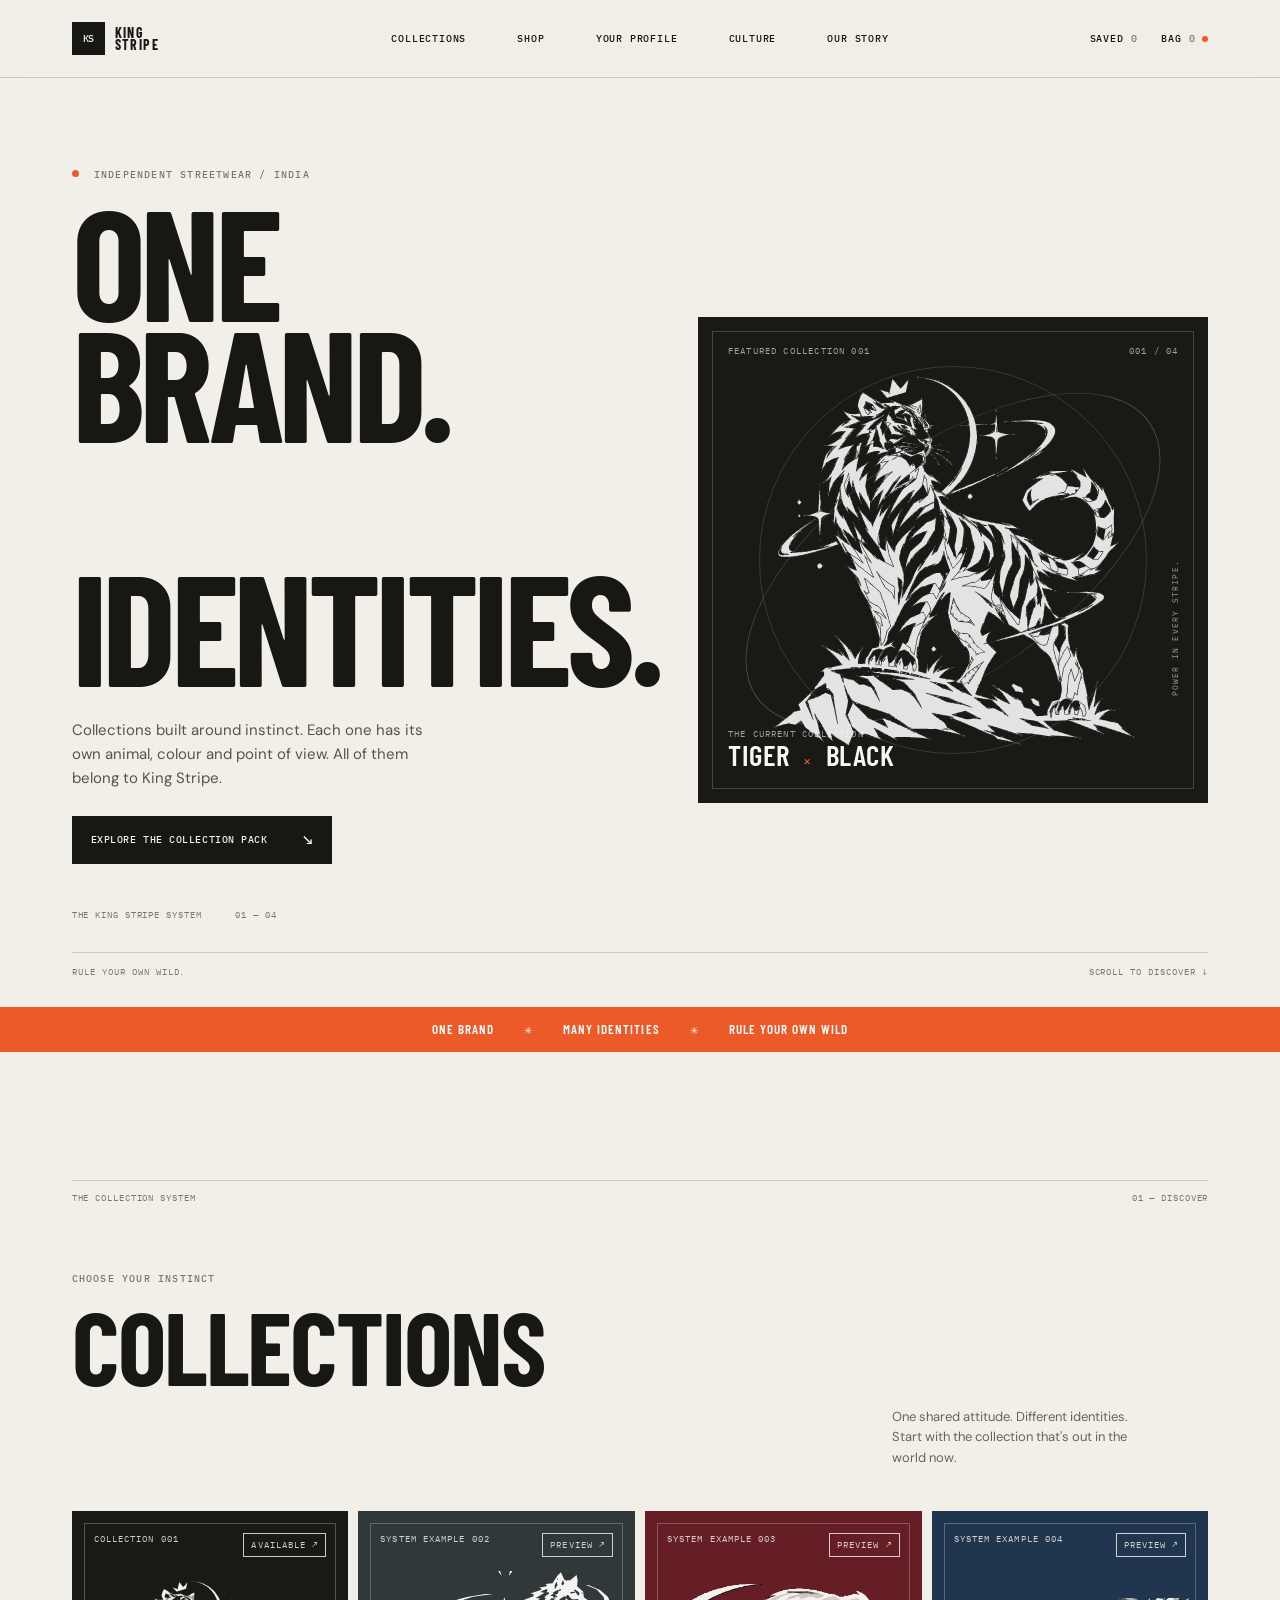
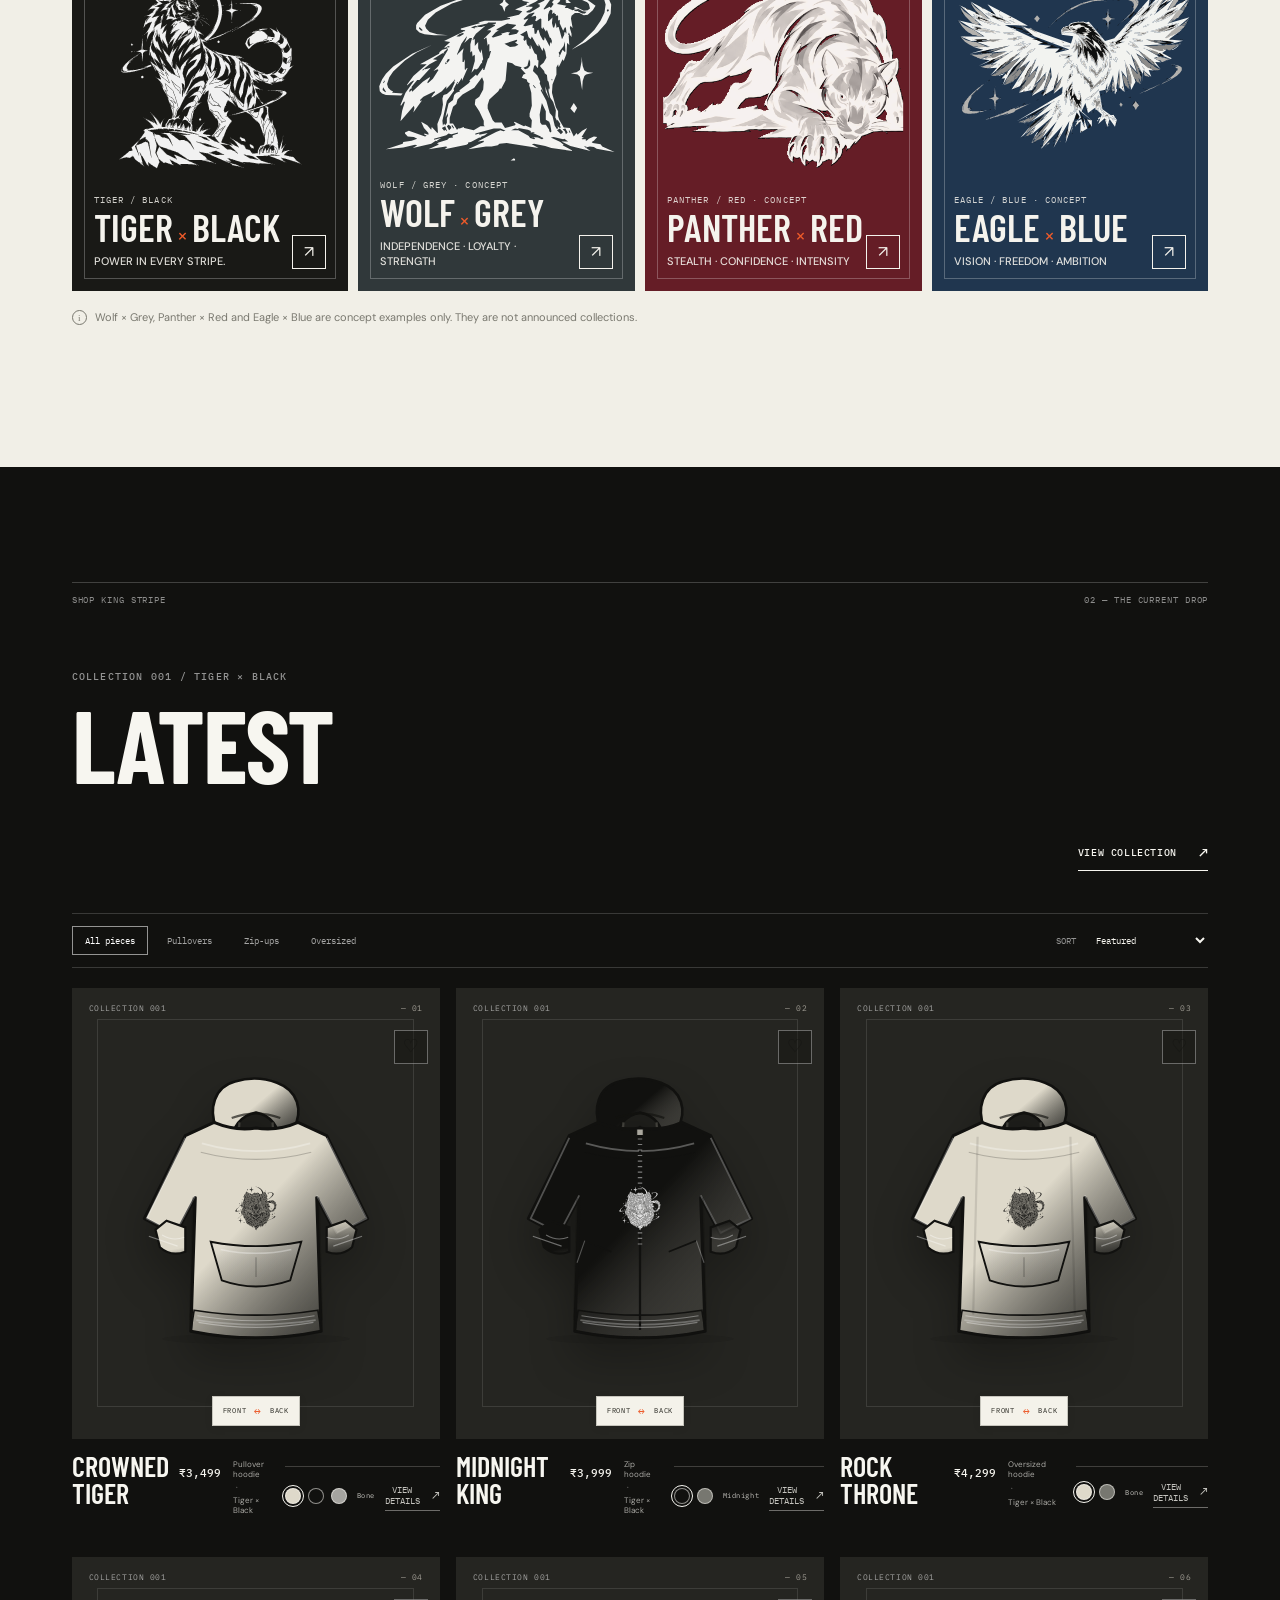
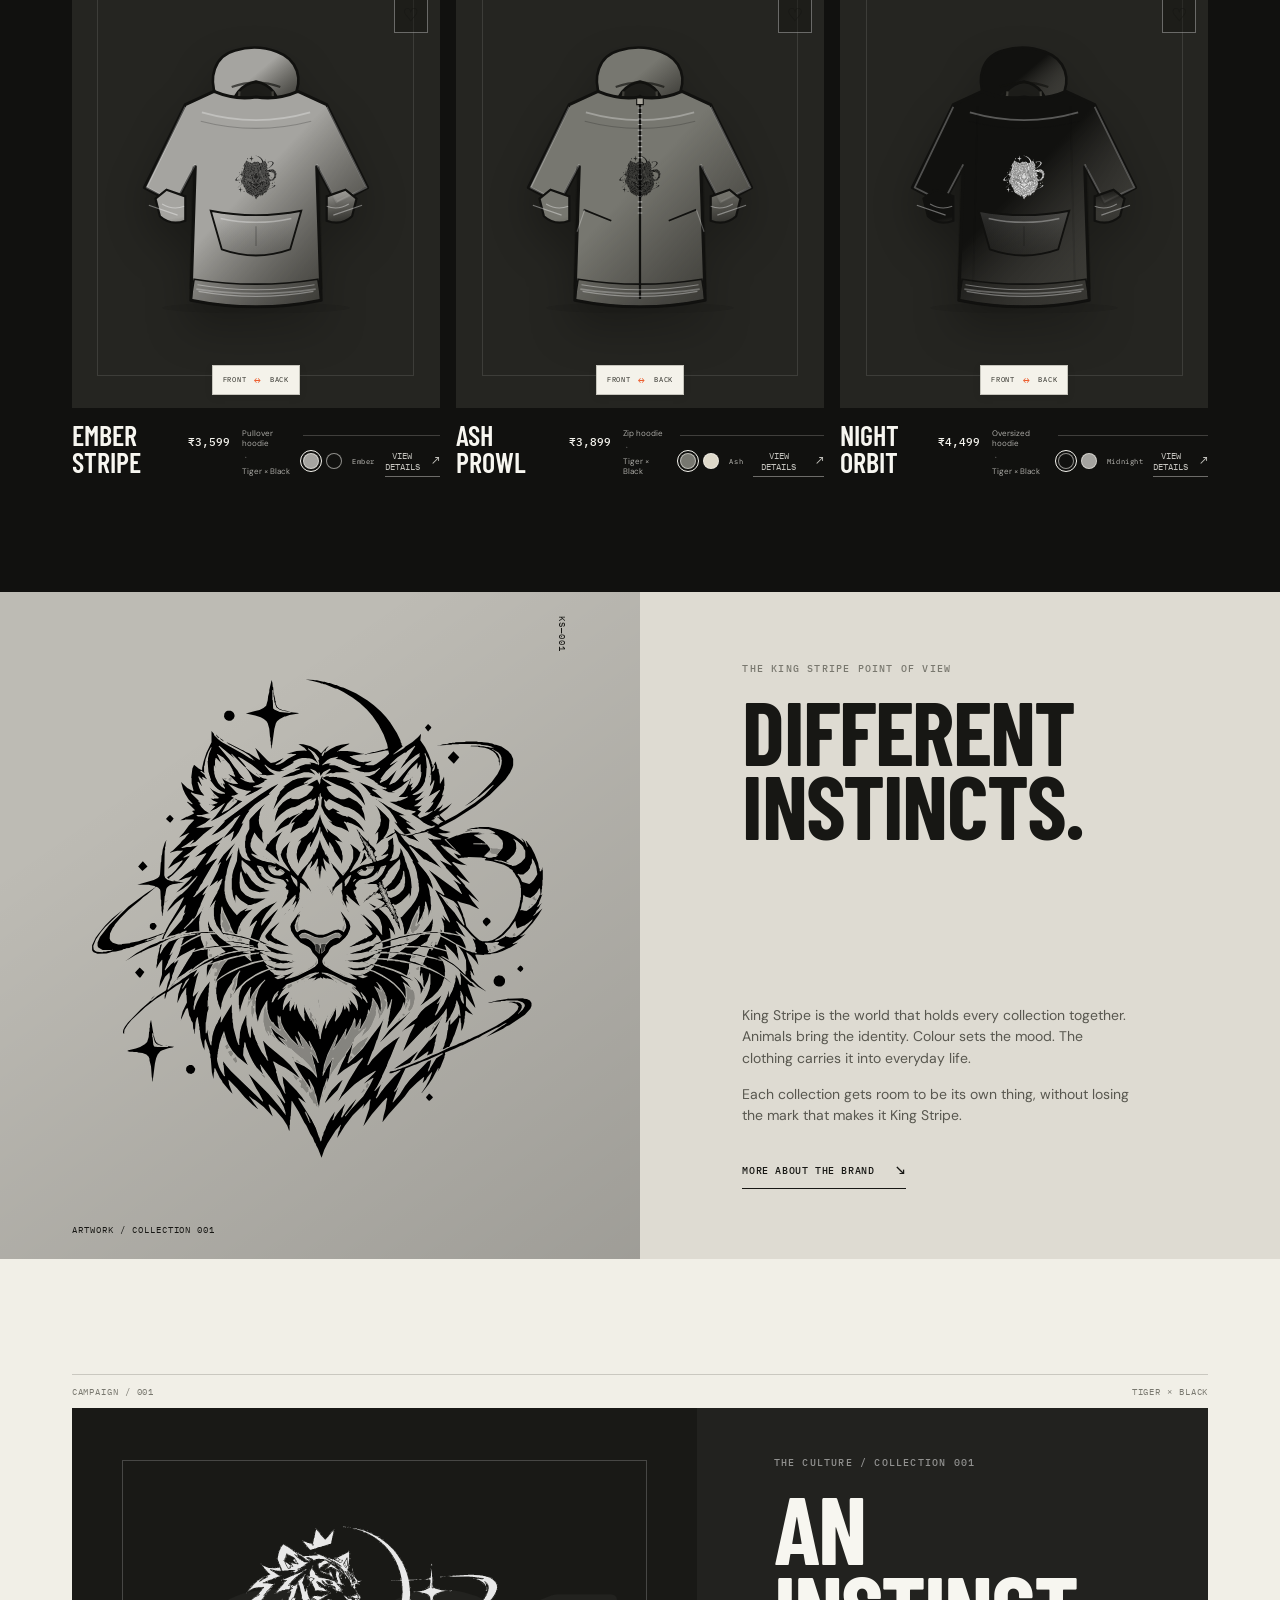
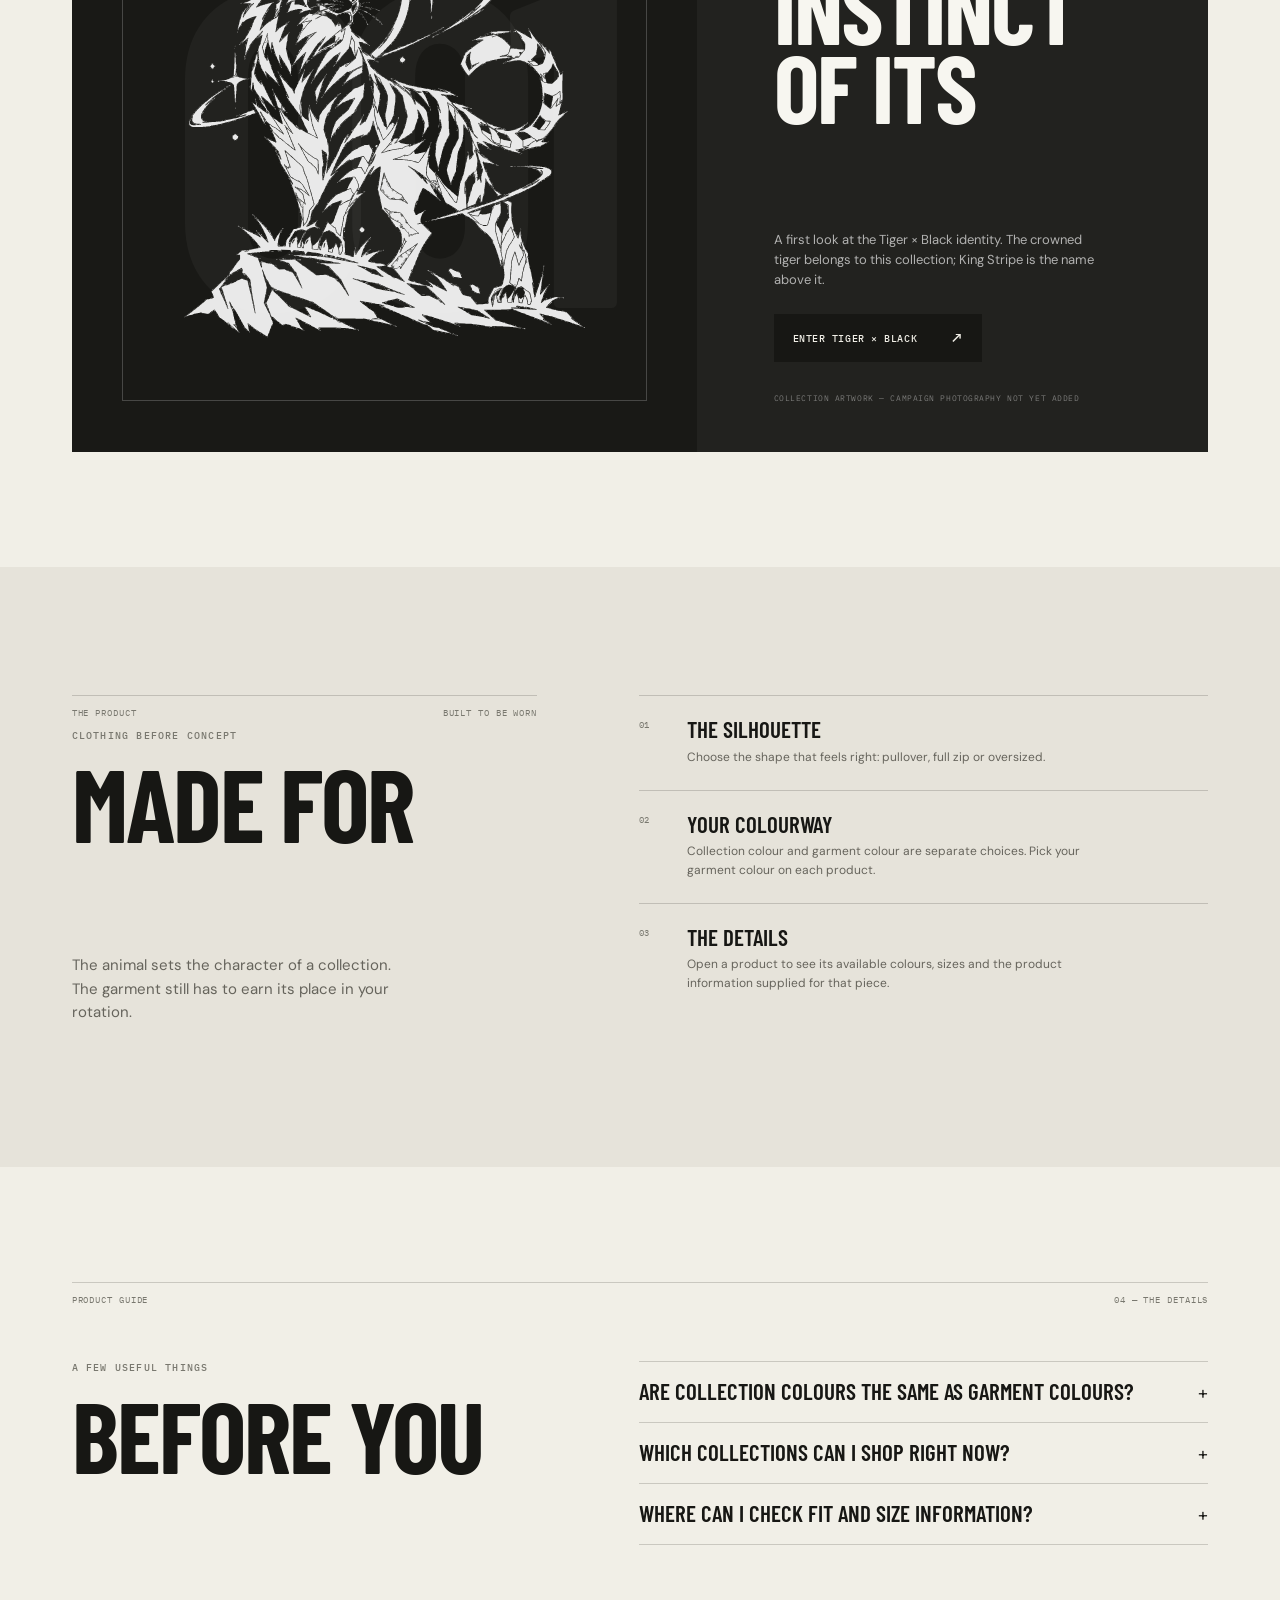
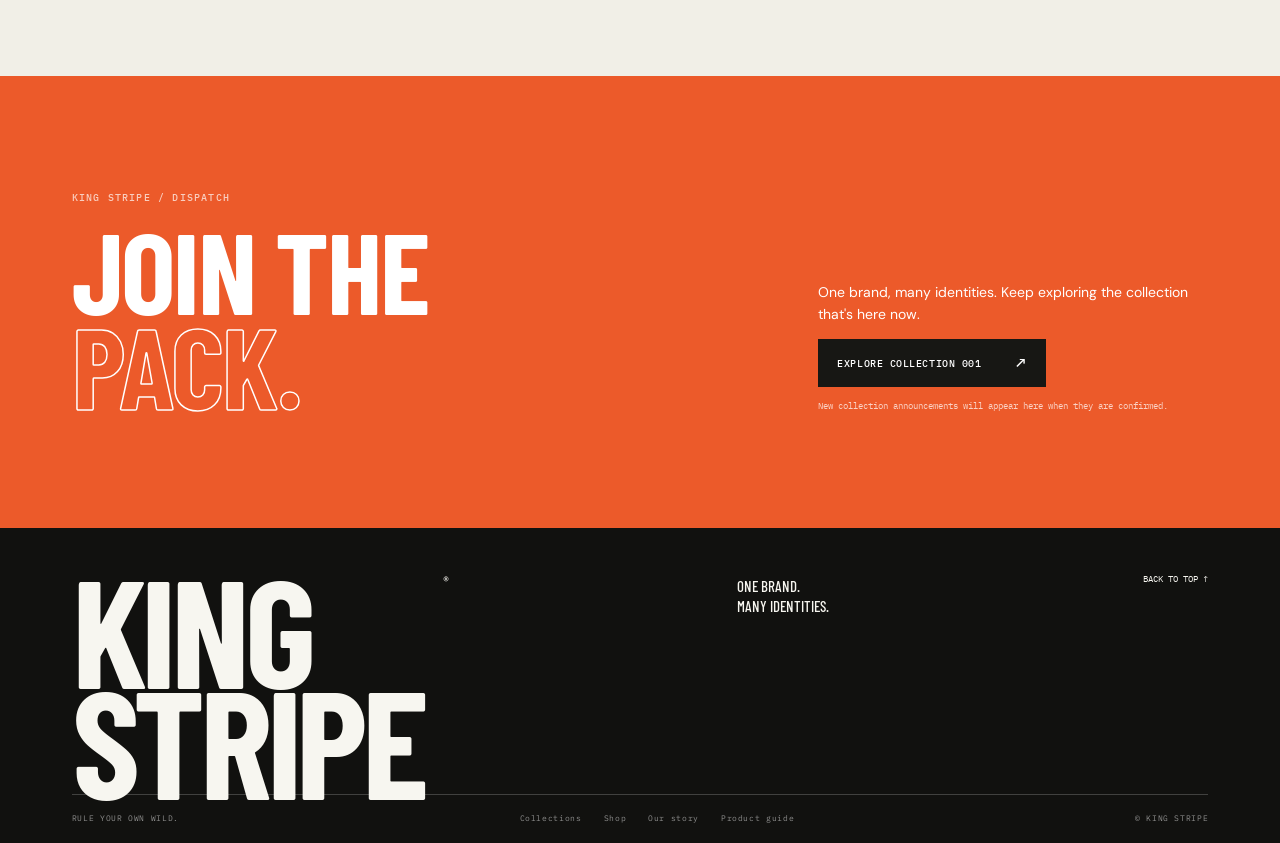
==== commit 2e8eec3d: "Add production backend and operations tools" ====
--- a/index.html
+++ b/index.html
@@ -18,6 +18,7 @@
     <nav class="main-nav" aria-label="Main navigation">
       <a href="collections/index.html">Collections</a>
       <a href="#shop">Shop</a>
+      <a href="profile.html">Your profile</a>
       <a href="#culture">Culture</a>
       <a href="#story">Our story</a>
     </nav>
@@ -28,7 +29,7 @@
     </div>
   </header>
   <nav class="mobile-nav" id="mobile-nav" aria-label="Mobile navigation" hidden>
-    <a href="collections/index.html">Collections <span>01</span></a><a href="#shop">Shop <span>02</span></a><a href="#culture">Culture <span>03</span></a><a href="#story">Our story <span>04</span></a>
+    <a href="collections/index.html">Collections <span>01</span></a><a href="#shop">Shop <span>02</span></a><a href="profile.html">Your profile <span>03</span></a><a href="#culture">Culture <span>04</span></a><a href="#story">Our story <span>05</span></a>
   </nav>
 
   <main id="main">
--- a/assets/css/king-stripe-collections.css
+++ b/assets/css/king-stripe-collections.css
@@ -2,19 +2,18 @@
 *{box-sizing:border-box}html{scroll-behavior:smooth;scroll-padding-top:86px}body{margin:0;background:var(--paper);color:var(--ink);font:400 15px/1.55 var(--body);-webkit-font-smoothing:antialiased}a{color:inherit;text-decoration:none}button,select{font:inherit}button{color:inherit}.skip{position:absolute;top:-60px;left:16px;z-index:100;padding:10px;background:var(--ink);color:var(--paper)}.skip:focus{top:16px}:focus-visible{outline:3px solid var(--signal);outline-offset:4px}::selection{background:var(--signal);color:#fff}
 .header{height:78px;padding:0 var(--gutter);display:grid;grid-template-columns:1fr auto 1fr;align-items:center;border-bottom:1px solid var(--line);position:sticky;top:0;z-index:20;background:rgba(241,239,231,.94);backdrop-filter:blur(12px)}.wordmark{display:flex;align-items:center;gap:10px;width:max-content;font:700 14px/.82 var(--display);letter-spacing:.1em}.brand-mark{width:33px;height:33px;background:var(--ink);color:var(--paper);display:grid;place-items:center;font:500 10px var(--mono);letter-spacing:-.08em}.main-nav{display:flex;gap:clamp(20px,4vw,58px);align-items:center}.main-nav a,.icon-action,.bag-trigger{font:500 10px var(--mono);letter-spacing:.08em;text-transform:uppercase}.main-nav a{position:relative;padding:9px 0}.main-nav a::after{content:'';position:absolute;left:0;right:100%;bottom:2px;height:1px;background:currentColor;transition:right .25s}.main-nav a:hover::after{right:0}.header-actions{justify-self:end;display:flex;align-items:center;gap:24px}.icon-action,.bag-trigger{border:0;background:none;cursor:pointer;padding:10px 0}.icon-action span,.bag-trigger span:first-child{color:var(--muted)}.bag-dot{display:inline-block;width:6px;height:6px;background:var(--signal);vertical-align:middle;margin-left:7px;border-radius:50%}.menu-trigger{display:none;background:none;border:0;padding:10px}.mobile-nav{position:fixed;z-index:19;top:78px;left:0;right:0;padding:16px var(--gutter) 30px;background:var(--paper);border-bottom:1px solid var(--line)}.mobile-nav[hidden]{display:none}.mobile-nav a{display:flex;justify-content:space-between;padding:17px 0;border-bottom:1px solid var(--line);font:600 30px var(--display);text-transform:uppercase}.mobile-nav a span{font:10px var(--mono);color:var(--muted)}
 .hero{min-height:min(820px,calc(100svh - 78px));padding:clamp(54px,7vw,105px) var(--gutter) 30px;position:relative;display:grid;grid-template-columns:1fr 1fr;grid-template-rows:1fr auto;gap:0 3vw;overflow:hidden}.hero-copy{align-self:center;position:relative;z-index:2;padding-bottom:32px}.eyebrow{margin:0 0 18px;font:500 10px var(--mono);letter-spacing:.12em;text-transform:uppercase;color:var(--muted)}.eyebrow-dot{display:inline-block;width:7px;height:7px;border-radius:50%;background:var(--signal);margin:0 8px 1px 0}.hero h1{margin:0;font:700 clamp(82px,12.2vw,180px)/.78 var(--display);letter-spacing:-.035em;text-transform:uppercase}.hero h1 em,.section-heading-row h2 em,.shop-title-row h2 em,.philosophy h2 em,.culture h2 em,.garment-layout h2 em,.newsletter h2 em{font-style:normal;color:transparent;-webkit-text-stroke:1.5px currentColor}.hero-deck{max-width:380px;margin:32px 0 26px;font-size:15px;line-height:1.6;color:#55554d}.button{min-height:48px;padding:0 18px;display:inline-flex;align-items:center;justify-content:space-between;gap:35px;font:500 10px var(--mono);text-transform:uppercase;letter-spacing:.055em;border:1px solid;transition:background .2s,color .2s,transform .2s}.button span{font-size:16px;line-height:1}.button-light{background:var(--ink);color:var(--paper);border-color:var(--ink)}.button-light:hover{background:var(--signal);border-color:var(--signal);transform:translateY(-2px)}.hero-index{display:flex;gap:34px;margin:45px 0 0;color:var(--muted);font:9px var(--mono);letter-spacing:.1em}.hero-art{align-self:center;justify-self:stretch;max-width:670px;aspect-ratio:1.05;position:relative;background:#191916;color:var(--white);overflow:hidden;display:grid;place-items:center}.hero-art::before{content:'';position:absolute;inset:14px;border:1px solid rgba(247,246,240,.22)}.hero-art-top{position:absolute;z-index:2;left:30px;right:30px;top:28px;display:flex;justify-content:space-between;font:9px var(--mono);letter-spacing:.13em;color:rgba(247,246,240,.68)}.hero-art img{position:relative;z-index:1;width:78%;height:78%;object-fit:contain;filter:grayscale(1) brightness(1.5);mix-blend-mode:screen;opacity:.92;transition:transform .8s var(--ease)}.hero-art:hover img{transform:scale(1.035)}.hero-orbit{position:absolute;border:1px solid rgba(247,246,240,.16);border-radius:50%;width:76%;aspect-ratio:1}.orbit-two{width:94%;transform:rotate(-35deg) scaleY(.48);border-color:rgba(247,246,240,.25)}.hero-art-label{position:absolute;z-index:2;bottom:32px;left:30px;display:grid;gap:2px}.hero-art-label span{font:9px var(--mono);letter-spacing:.13em;color:rgba(247,246,240,.6)}.hero-art-label strong{font:600 29px/.95 var(--display);letter-spacing:.02em}.hero-art-label b{font:400 15px var(--body);padding:0 7px;color:var(--signal)}.hero-side-note{position:absolute;right:28px;top:50%;writing-mode:vertical-rl;transform:rotate(180deg);font:8px var(--mono);letter-spacing:.15em;color:rgba(247,246,240,.5)}.hero-bottom{grid-column:1/-1;display:flex;justify-content:space-between;border-top:1px solid var(--line);padding-top:13px;font:9px var(--mono);letter-spacing:.11em;color:var(--muted)}.ticker{height:45px;background:var(--signal);color:#fff;display:flex;align-items:center;overflow:hidden;white-space:nowrap}.ticker div{min-width:max-content;animation:marquee 34s linear infinite;font:600 13px var(--display);letter-spacing:.08em}.ticker b{padding:0 26px;font:10px var(--mono)}@keyframes marquee{to{transform:translateX(-50%)}}
-.section-shell{padding-left:var(--gutter);padding-right:var(--gutter)}.collection-section{padding-top:clamp(82px,10vw,150px);padding-bottom:clamp(90px,11vw,160px)}.section-topline{display:flex;justify-content:space-between;border-top:1px solid var(--line);padding:11px 0;font:9px var(--mono);letter-spacing:.1em;color:var(--muted)}.section-heading-row,.shop-title-row{display:flex;justify-content:space-between;align-items:end;gap:30px;margin:58px 0 38px}.section-heading-row h2,.shop-title-row h2,.philosophy h2,.culture h2,.garment-layout h2,.newsletter h2{margin:0;font:700 clamp(56px,8vw,112px)/.83 var(--display);letter-spacing:-.02em}.section-intro{max-width:265px;margin:0 4vw 5px 0;color:#66655e;font-size:13px}.collection-grid{display:grid;grid-template-columns:repeat(4,minmax(0,1fr));gap:10px}.collection-card{--collection:#30302e;min-height:330px;position:relative;display:flex;flex-direction:column;justify-content:space-between;padding:20px;background:var(--collection);color:#f5f3ed;overflow:hidden;isolation:isolate;transition:transform .35s var(--ease)}.collection-card:hover{transform:translateY(-5px)}.collection-card::before{content:'';position:absolute;z-index:-1;inset:12px;border:1px solid rgba(255,255,255,.25)}.collection-card[data-collection="001"]{--collection:#191916}.collection-card[data-concept="wolf"]{--collection:#7d7f7b;color:#141412}.collection-card[data-concept="wolf"]::before,.collection-card[data-concept="eagle"]::before{border-color:rgba(10,10,10,.24)}.collection-card[data-concept="panther"]{--collection:#621d22}.collection-card[data-concept="eagle"]{--collection:#293b50}.collection-card-top{display:flex;justify-content:space-between;font:9px var(--mono);letter-spacing:.12em;opacity:.76}.collection-card-art{position:absolute;inset:24% 8% 17%;display:grid;place-items:center}.collection-card-art img{width:82%;height:100%;object-fit:contain;filter:grayscale(1) brightness(1.7);mix-blend-mode:screen;opacity:.82;transition:transform .55s var(--ease)}.collection-card[data-concept] .collection-card-art span{font:700 clamp(56px,8vw,108px)/.8 var(--display);letter-spacing:-.06em;opacity:.18;transform:rotate(-8deg)}.collection-card:hover .collection-card-art img{transform:scale(1.06)}.collection-card-bottom{position:relative;z-index:1;display:flex;justify-content:space-between;align-items:end}.collection-card-bottom div{display:grid}.collection-card-bottom small{font:9px var(--mono);letter-spacing:.12em;opacity:.7}.collection-card-bottom strong{font:600 clamp(24px,3vw,38px)/.92 var(--display);text-transform:uppercase}.collection-card-bottom strong b{color:var(--signal);font:400 15px var(--body);padding:0 3px}.collection-card-bottom span{font:18px var(--body)}.collection-card.is-concept{cursor:default}.collection-card.is-concept:hover{transform:none}.concept-note{margin:18px 0 0;color:var(--muted);font-size:11px}.note-mark{display:inline-grid;place-items:center;width:15px;height:15px;border:1px solid currentColor;border-radius:50%;margin-right:5px;font:9px var(--serif)}
+.section-shell{padding-left:var(--gutter);padding-right:var(--gutter)}.collection-section{padding-top:clamp(82px,10vw,150px);padding-bottom:clamp(90px,11vw,160px)}.section-topline{display:flex;justify-content:space-between;border-top:1px solid var(--line);padding:11px 0;font:9px var(--mono);letter-spacing:.1em;color:var(--muted)}.section-heading-row,.shop-title-row{display:flex;justify-content:space-between;align-items:end;gap:30px;margin:58px 0 38px}.section-heading-row h2,.shop-title-row h2,.philosophy h2,.culture h2,.garment-layout h2,.newsletter h2{margin:0;font:700 clamp(56px,8vw,112px)/.83 var(--display);letter-spacing:-.02em}.section-intro{max-width:265px;margin:0 4vw 5px 0;color:#66655e;font-size:13px}.collection-grid{display:grid;grid-template-columns:repeat(4,minmax(0,1fr));gap:10px}.collection-card{--collection:#30302e;position:relative;padding:20px;background:var(--collection);color:#f5f3ed;overflow:hidden;isolation:isolate;transition:transform .35s var(--ease)}.collection-card:hover{transform:translateY(-5px)}.collection-card::before{content:'';position:absolute;z-index:-1;inset:12px;border:1px solid rgba(255,255,255,.25)}.collection-card[data-collection="001"]{--collection:#191916}.collection-card-top{display:flex;justify-content:space-between;font:9px var(--mono);letter-spacing:.12em;opacity:.76}.collection-card[data-concept] .collection-card-art span{font:700 clamp(56px,8vw,108px)/.8 var(--display);letter-spacing:-.06em;opacity:.18;transform:rotate(-8deg)}.concept-note{margin:18px 0 0;color:var(--muted);font-size:11px}.note-mark{display:inline-grid;place-items:center;width:15px;height:15px;border:1px solid currentColor;border-radius:50%;margin-right:5px;font:9px var(--serif)}
 .shop-section{padding:clamp(75px,9vw,130px) 0;background:var(--black);color:var(--white)}.shop-section .section-topline{border-color:rgba(255,255,255,.2);color:rgba(255,255,255,.52)}.shop-title-row{margin:54px 0 42px}.shop-title-row .eyebrow{color:rgba(255,255,255,.55)}.shop-title-row h2{color:var(--white)}.shop-title-row h2 em{color:transparent}.text-link{display:inline-flex;gap:22px;align-items:center;border-bottom:1px solid currentColor;padding:0 0 8px;font:500 10px var(--mono);letter-spacing:.06em;text-transform:uppercase}.text-link span{font-size:15px}.text-link:hover{color:var(--signal)}.shop-toolbar{display:flex;align-items:center;justify-content:space-between;gap:20px;border-block:1px solid rgba(255,255,255,.17);padding:12px 0;margin-bottom:20px}.filter-list{display:flex;gap:6px;flex-wrap:wrap}.filter{padding:8px 12px;border:1px solid transparent;background:none;color:rgba(255,255,255,.62);font:9px var(--mono);cursor:pointer}.filter:hover,.filter.active{border-color:rgba(255,255,255,.55);color:#fff}.sort-label{display:flex;align-items:center;gap:10px;color:rgba(255,255,255,.55);font:9px var(--mono);text-transform:uppercase}.sort-label select{border:0;background:transparent;color:var(--white);font:9px var(--mono);padding:6px}.sort-label option{color:var(--ink)}.product-grid{display:grid;grid-template-columns:repeat(3,minmax(0,1fr));gap:34px 14px}.product-card{min-width:0;position:relative;cursor:pointer}.product-visual{position:relative;aspect-ratio:4/4.7;background:#232320;overflow:hidden;display:grid;place-items:center}.product-visual::after{content:'';position:absolute;inset:10px;border:1px solid rgba(255,255,255,.1);pointer-events:none}.product-visual .hoodie{width:72%;height:79%;transition:transform .5s var(--ease);filter:drop-shadow(0 22px 20px rgba(0,0,0,.3))}.product-card:hover .hoodie{transform:translateY(-6px) scale(1.025)}.product-tag{position:absolute;z-index:1;left:16px;top:16px;font:8px var(--mono);letter-spacing:.1em;color:rgba(255,255,255,.65)}.product-wish{position:absolute;z-index:2;right:13px;top:11px;border:0;background:none;color:#fff;font-size:22px;cursor:pointer}.product-wish[aria-pressed=true]{color:#f06b5b}.product-hover{position:absolute;z-index:1;bottom:10px;left:10px;right:10px;display:flex;justify-content:space-between;align-items:center;padding:12px 13px;background:var(--paper);color:var(--ink);font:9px var(--mono);letter-spacing:.05em;transform:translateY(110%);transition:transform .28s var(--ease)}.product-card:hover .product-hover,.product-card:focus-within .product-hover{transform:translateY(0)}.product-meta{display:flex;justify-content:space-between;gap:12px;padding-top:13px}.product-meta h3{margin:0 0 4px;font:600 23px/.95 var(--display);text-transform:uppercase;letter-spacing:.015em}.product-meta p{margin:0;color:rgba(255,255,255,.5);font:9px var(--mono);letter-spacing:.08em;text-transform:uppercase}.product-price{font:500 12px var(--mono);white-space:nowrap}.product-swatches{display:flex;gap:6px;margin-top:12px}.product-swatch{width:12px;height:12px;border-radius:50%;border:1px solid rgba(255,255,255,.42);cursor:pointer}.empty-products{grid-column:1/-1;padding:45px 0;color:rgba(255,255,255,.6)}
 .philosophy{display:grid;grid-template-columns:1fr 1fr;min-height:650px;background:#dedbd2}.philosophy-image{position:relative;background:#bdbbb4;min-height:520px;overflow:hidden;display:grid;place-items:center}.philosophy-image::before{content:'';position:absolute;inset:0;background:linear-gradient(145deg,transparent 25%,rgba(0,0,0,.16))}.philosophy-image img{width:75%;height:78%;object-fit:contain;filter:grayscale(1) contrast(1.2);mix-blend-mode:multiply}.image-caption,.image-number{position:absolute;font:9px var(--mono);letter-spacing:.11em}.image-caption{bottom:24px;left:var(--gutter)}.image-number{right:var(--gutter);top:24px;writing-mode:vertical-rl}.philosophy-copy{align-self:center;padding:70px clamp(32px,8vw,125px)}.philosophy h2{font-size:clamp(56px,7vw,96px)}.philosophy-copy>p:not(.eyebrow){max-width:390px;color:#58574f;font-size:14px}.philosophy-copy .text-link{margin-top:20px}
 .culture{padding-top:clamp(78px,9vw,130px);padding-bottom:clamp(78px,9vw,130px)}.culture-frame{display:grid;grid-template-columns:1.1fr .9fr;min-height:530px;background:#22221f;color:var(--white)}.culture-art{position:relative;display:grid;place-items:center;overflow:hidden;background:#353530}.culture-art::before{content:'001';position:absolute;font:700 clamp(200px,35vw,500px)/.7 var(--display);color:rgba(255,255,255,.035);letter-spacing:-.08em}.culture-art img{position:relative;z-index:1;width:65%;height:70%;object-fit:contain;filter:grayscale(1) brightness(1.5);mix-blend-mode:screen;opacity:.85;transition:transform .6s var(--ease)}.culture-frame:hover .culture-art img{transform:scale(1.04)}.culture-cross{position:absolute;inset:8%;border:1px solid rgba(255,255,255,.2)}.culture-copy{align-self:center;padding:48px clamp(30px,6vw,88px)}.culture-copy .eyebrow{color:rgba(255,255,255,.5)}.culture h2{font-size:clamp(55px,7.5vw,104px)}.culture-copy>p:not(.eyebrow){max-width:320px;color:rgba(255,255,255,.65);font-size:13px;margin:24px 0}.culture-foot{display:block;margin-top:30px;color:rgba(255,255,255,.4);font:8px/1.5 var(--mono);letter-spacing:.07em}.garment-section{padding:clamp(82px,10vw,145px) 0;background:var(--paper-deep)}.garment-layout{display:grid;grid-template-columns:.9fr 1.1fr;gap:8vw}.garment-layout h2{font-size:clamp(64px,8vw,110px)}.garment-lede{max-width:330px;color:#66645c;margin-top:24px}.garment-facts article{display:grid;grid-template-columns:32px 1fr;column-gap:16px;padding:23px 0;border-top:1px solid var(--line)}.garment-facts article>span{font:9px var(--mono);color:var(--muted)}.garment-facts h3{margin:0;font:600 23px/.9 var(--display)}.garment-facts p{grid-column:2;margin:8px 0 0;color:#66645c;font-size:12px;max-width:400px}.newsletter{padding:clamp(72px,9vw,130px) 0;background:var(--signal);color:white}.newsletter-inner{display:flex;align-items:end;justify-content:space-between;gap:40px}.newsletter .eyebrow{color:rgba(255,255,255,.7)}.newsletter h2{font-size:clamp(62px,9vw,120px)}.newsletter h2 em{-webkit-text-stroke-color:white}.newsletter-inner>div:last-child{max-width:390px}.newsletter-inner>div:last-child p{font-size:14px}.newsletter .button-dark{background:var(--ink);border-color:var(--ink);color:white}.newsletter .button-dark:hover{background:white;color:var(--ink);border-color:white}.newsletter small{display:block;margin-top:12px;font:9px/1.5 var(--mono);color:rgba(255,255,255,.73)}
 .footer{background:var(--black);color:var(--white);padding:45px var(--gutter) 20px}.footer-top{min-height:210px;display:flex;align-items:start;justify-content:space-between;border-bottom:1px solid rgba(255,255,255,.2)}.footer-brand{position:relative;font:700 clamp(74px,12vw,166px)/.72 var(--display);letter-spacing:-.035em}.footer-brand span{position:absolute;top:0;right:-20px;font:12px var(--body)}.footer-top p{margin:4px 0 0;font:500 15px/1.3 var(--display);text-transform:uppercase}.back-top{font:9px var(--mono);text-transform:uppercase}.footer-bottom{display:flex;justify-content:space-between;align-items:center;padding-top:18px;color:rgba(255,255,255,.52);font:8px var(--mono);letter-spacing:.08em}.footer-bottom div{display:flex;gap:22px}.footer-bottom a:hover{color:#fff}
 .collection-page{padding-top:70px;padding-bottom:100px}.collection-page[hidden]{display:none}.collection-page-head{display:grid;grid-template-columns:1.1fr .9fr;gap:50px;align-items:center;margin-bottom:60px}.collection-page-hero{min-height:390px;background:#191916;color:#f7f6f0;display:grid;place-items:center;position:relative;overflow:hidden}.collection-page-hero img{width:54%;height:75%;object-fit:contain;filter:grayscale(1) brightness(1.6);mix-blend-mode:screen}.collection-page-hero::after{content:'001';position:absolute;right:20px;bottom:-50px;font:700 230px/.8 var(--display);color:rgba(255,255,255,.07)}.collection-page h1{font:700 clamp(62px,9vw,120px)/.8 var(--display);margin:0;text-transform:uppercase}.collection-page h1 em{display:block;font-style:normal;color:transparent;-webkit-text-stroke:1px currentColor}.collection-page-head p:not(.eyebrow){max-width:400px;color:#5d5c55}.collection-page-products{margin-top:25px}.collection-page-products h2{font:600 35px var(--display);text-transform:uppercase}.collection-back{display:inline-block;margin:25px 0;font:9px var(--mono);text-transform:uppercase;border-bottom:1px solid;padding-bottom:6px}
-.collection-tagline{font:600 24px/.95 var(--display);text-transform:uppercase}.collection-card-bottom .collection-tagline{font:9px/1.4 var(--mono);text-transform:none;opacity:.78;margin-top:5px}.collection-story{display:grid;grid-template-columns:.8fr 1.2fr;gap:7vw;align-items:center;padding:65px 0;border-top:1px solid var(--line);border-bottom:1px solid var(--line);margin-bottom:55px}.collection-story h2,.collection-garment h2{font:700 clamp(48px,6vw,82px)/.86 var(--display);margin:0}.collection-story p:not(.eyebrow),.collection-garment p:not(.eyebrow){max-width:370px;color:#67665f;font-size:13px}.collection-artwork{height:350px;background:#cfccc3;display:grid;place-items:center;position:relative;overflow:hidden}.collection-artwork img{height:78%;width:70%;object-fit:contain;filter:grayscale(1) contrast(1.2);mix-blend-mode:multiply}.collection-artwork span{position:absolute;bottom:12px;left:14px;font:8px var(--mono);letter-spacing:.1em}.collection-campaign{margin-top:65px;min-height:170px;background:#d9d6ce;padding:25px;display:flex;flex-direction:column;justify-content:space-between}.collection-campaign p{margin:0;color:#66645d;font-size:13px}.collection-garment{padding:70px 0;border-bottom:1px solid var(--line)}
+.collection-tagline{font:600 24px/.95 var(--display);text-transform:uppercase}.collection-story{display:grid;grid-template-columns:.8fr 1.2fr;gap:7vw;align-items:center;padding:65px 0;border-top:1px solid var(--line);border-bottom:1px solid var(--line);margin-bottom:55px}.collection-story h2,.collection-garment h2{font:700 clamp(48px,6vw,82px)/.86 var(--display);margin:0}.collection-story p:not(.eyebrow),.collection-garment p:not(.eyebrow){max-width:370px;color:#67665f;font-size:13px}.collection-artwork{height:350px;background:#cfccc3;display:grid;place-items:center;position:relative;overflow:hidden}.collection-artwork img{height:78%;width:70%;object-fit:contain;filter:grayscale(1) contrast(1.2);mix-blend-mode:multiply}.collection-artwork span{position:absolute;bottom:12px;left:14px;font:8px var(--mono);letter-spacing:.1em}.collection-campaign{margin-top:65px;min-height:170px;background:#d9d6ce;padding:25px;display:flex;flex-direction:column;justify-content:space-between}.collection-campaign p{margin:0;color:#66645d;font-size:13px}.collection-garment{padding:70px 0;border-bottom:1px solid var(--line)}
 dialog{border:0;padding:0;background:var(--paper);color:var(--ink);max-width:min(900px,calc(100vw - 28px));max-height:calc(100svh - 28px);box-shadow:0 20px 80px rgba(0,0,0,.3)}dialog::backdrop{background:rgba(15,15,13,.72);backdrop-filter:blur(3px)}.product-dialog{width:850px}.product-dialog-layout{display:grid;grid-template-columns:1fr .9fr;min-height:490px}.dialog-visual{background:#242420;display:grid;place-items:center;position:relative}.dialog-visual .hoodie{width:70%;height:72%}.dialog-info{padding:36px}.dialog-info h2{font:600 39px/.9 var(--display);text-transform:uppercase;margin:0 0 8px}.dialog-price{font:500 14px var(--mono)}.dialog-description{color:#626158;font-size:12px}.dialog-label{display:block;margin:25px 0 9px;font:9px var(--mono);text-transform:uppercase;letter-spacing:.08em}.variant-row,.size-row{display:flex;gap:8px;flex-wrap:wrap}.variant-choice,.size-choice{min-width:38px;height:38px;padding:0 10px;border:1px solid var(--line);background:transparent;cursor:pointer;font:9px var(--mono)}.variant-choice.selected,.size-choice.selected{background:var(--ink);color:var(--paper);border-color:var(--ink)}.dialog-add{width:100%;margin-top:25px;background:var(--ink);color:var(--paper);border:0;min-height:48px;font:10px var(--mono);text-transform:uppercase;cursor:pointer}.dialog-add:hover{background:var(--signal)}.dialog-heading{display:flex;justify-content:space-between;align-items:start;padding:25px 28px;border-bottom:1px solid var(--line)}.dialog-heading .eyebrow{margin-bottom:5px}.dialog-heading h2{font:600 32px/.9 var(--display);margin:0}.dialog-heading h2 span{font:10px var(--mono);color:var(--muted)}.close-dialog{border:1px solid var(--line);background:none;width:36px;height:36px;font-size:24px;cursor:pointer}.bag-dialog{width:470px;height:100%;max-height:100svh;margin:0 0 0 auto}.bag-dialog[open]{animation:slide-in .28s var(--ease)}@keyframes slide-in{from{transform:translateX(30px);opacity:.7}to{transform:translateX(0);opacity:1}}#bag-content,#wish-content{padding:0 28px}.bag-empty{padding:36px 0;color:#626158;font-size:13px}.bag-line{display:grid;grid-template-columns:82px 1fr auto;gap:14px;padding:18px 0;border-bottom:1px solid var(--line)}.bag-line-art{background:#252521;display:grid;place-items:center;min-height:95px}.bag-line-art .hoodie{width:78%;height:78%}.bag-line h3{margin:0 0 5px;font:600 18px var(--display);text-transform:uppercase}.bag-line p{margin:0;color:var(--muted);font:9px var(--mono)}.bag-line button{border:0;background:none;padding:5px 0;cursor:pointer;font:9px var(--mono);text-decoration:underline}.bag-qty{display:flex;align-items:center;gap:9px;margin-top:10px;font:10px var(--mono)}.bag-qty button{width:24px;height:24px;border:1px solid var(--line);text-decoration:none}.bag-line-price{font:10px var(--mono)}#bag-footer{position:absolute;bottom:0;left:0;right:0;padding:20px 28px;background:var(--paper);border-top:1px solid var(--line)}.bag-total{display:flex;justify-content:space-between;font:500 12px var(--mono)}.checkout-note{color:var(--muted);font-size:10px;margin:9px 0}.checkout-button{width:100%;height:46px;border:0;background:var(--ink);color:white;font:9px var(--mono);text-transform:uppercase;cursor:pointer}.checkout-button:hover{background:var(--signal)}.toast{position:fixed;z-index:60;bottom:22px;left:50%;transform:translate(-50%,20px);opacity:0;pointer-events:none;background:var(--ink);color:#fff;padding:12px 18px;font:9px var(--mono);transition:.2s}.toast.show{transform:translate(-50%,0);opacity:1}.wish-dialog{width:470px}.wish-row{display:flex;justify-content:space-between;align-items:center;padding:16px 0;border-bottom:1px solid var(--line)}.wish-row button{border:1px solid var(--ink);background:none;padding:9px 12px;font:9px var(--mono);cursor:pointer}
-@media(max-width:950px){.header{grid-template-columns:1fr auto}.main-nav{display:none}.header-actions{grid-column:2}.menu-trigger{display:grid;gap:5px}.menu-trigger i{width:20px;height:1px;background:var(--ink)}.hero{grid-template-columns:.9fr 1.1fr}.hero h1{font-size:clamp(74px,13vw,132px)}.collection-grid{grid-template-columns:repeat(2,minmax(0,1fr))}.collection-card{min-height:290px}.product-grid{grid-template-columns:repeat(2,minmax(0,1fr))}.philosophy{min-height:0}.philosophy-copy{padding:55px 35px}.culture-frame{min-height:470px}}
-@media(max-width:620px){:root{--gutter:20px}.header{height:66px}.wordmark{font-size:12px}.brand-mark{width:29px;height:29px}.header-actions{gap:14px}.icon-action{display:none}.bag-trigger{font-size:9px}.mobile-nav{top:66px}.hero{min-height:0;padding-top:44px;grid-template-columns:1fr;gap:32px}.hero-copy{padding:0}.hero h1{font-size:clamp(74px,20vw,126px)}.hero-deck{max-width:320px;margin:23px 0}.hero-index{margin-top:28px}.hero-art{width:100%;aspect-ratio:1.07}.hero-bottom{margin-top:28px}.ticker{height:38px}.ticker div{font-size:11px}.collection-section{padding-top:72px;padding-bottom:80px}.section-heading-row,.shop-title-row{align-items:start;flex-direction:column;margin:38px 0 26px}.section-heading-row h2,.shop-title-row h2{font-size:clamp(57px,15vw,88px)}.section-intro{margin:0;max-width:330px}.collection-grid{gap:7px}.collection-card{min-height:220px;padding:13px}.collection-card::before{inset:8px}.collection-card-top{font-size:7px}.collection-card-art{inset:25% 5% 18%}.collection-card-bottom strong{font-size:24px}.collection-card-bottom small{font-size:7px}.shop-section{padding:68px 0}.shop-title-row{gap:20px}.shop-toolbar{align-items:start;flex-direction:column}.filter-list{gap:0}.filter{padding:8px 9px;font-size:8px}.sort-label{align-self:end}.product-grid{gap:25px 9px}.product-visual{aspect-ratio:4/5}.product-meta h3{font-size:19px}.product-meta{gap:5px}.product-price{font-size:10px}.product-hover{display:none}.product-wish{top:8px;right:8px}.philosophy{grid-template-columns:1fr}.philosophy-image{min-height:390px}.philosophy-copy{padding:58px 26px 66px}.philosophy h2{font-size:clamp(60px,15vw,88px)}.culture{padding-block:70px}.culture-frame{grid-template-columns:1fr}.culture-art{min-height:330px}.culture-art img{width:56%;height:72%}.culture-copy{padding:34px 25px 42px}.culture h2{font-size:clamp(58px,15vw,88px)}.garment-layout{grid-template-columns:1fr;gap:45px}.garment-layout h2{font-size:clamp(66px,17vw,96px)}.newsletter-inner{align-items:start;flex-direction:column;gap:28px}.newsletter h2{font-size:clamp(75px,20vw,112px)}.footer{padding-top:34px}.footer-top{min-height:165px}.footer-brand{font-size:clamp(68px,18vw,110px)}.footer-top p{font-size:12px}.back-top{font-size:8px}.footer-bottom{align-items:start;gap:17px;flex-direction:column}.footer-bottom div{flex-wrap:wrap;gap:14px}.collection-page{padding-top:36px}.collection-page-head{grid-template-columns:1fr;gap:28px;margin-bottom:36px}.collection-page-hero{min-height:280px}.collection-page h1{font-size:clamp(65px,17vw,100px)}.collection-story{grid-template-columns:1fr;gap:25px;padding:42px 0}.collection-artwork{height:260px}.collection-garment{padding:52px 0}.product-dialog-layout{grid-template-columns:1fr}.dialog-visual{min-height:260px}.dialog-info{padding:25px}.dialog-info h2{font-size:34px}.bag-dialog{width:min(100vw,470px)}.bag-dialog .dialog-heading{padding:20px}.bag-dialog #bag-content,.bag-dialog #wish-content{padding-inline:20px}.bag-dialog #bag-footer{padding:16px 20px}}
+@media(max-width:950px){.header{grid-template-columns:1fr auto}.main-nav{display:none}.header-actions{grid-column:2}.menu-trigger{display:grid;gap:5px}.menu-trigger i{width:20px;height:1px;background:var(--ink)}.hero{grid-template-columns:.9fr 1.1fr}.hero h1{font-size:clamp(74px,13vw,132px)}.collection-grid{grid-template-columns:repeat(2,minmax(0,1fr))}.product-grid{grid-template-columns:repeat(2,minmax(0,1fr))}.philosophy{min-height:0}.philosophy-copy{padding:55px 35px}.culture-frame{min-height:470px}}
+@media(max-width:620px){:root{--gutter:20px}.header{height:66px}.wordmark{font-size:12px}.brand-mark{width:29px;height:29px}.header-actions{gap:14px}.icon-action{display:none}.bag-trigger{font-size:9px}.mobile-nav{top:66px}.hero{min-height:0;padding-top:44px;grid-template-columns:1fr;gap:32px}.hero-copy{padding:0}.hero h1{font-size:clamp(74px,20vw,126px)}.hero-deck{max-width:320px;margin:23px 0}.hero-index{margin-top:28px}.hero-art{width:100%;aspect-ratio:1.07}.hero-bottom{margin-top:28px}.ticker{height:38px}.ticker div{font-size:11px}.collection-section{padding-top:72px;padding-bottom:80px}.section-heading-row,.shop-title-row{align-items:start;flex-direction:column;margin:38px 0 26px}.section-heading-row h2,.shop-title-row h2{font-size:clamp(57px,15vw,88px)}.section-intro{margin:0;max-width:330px}.collection-grid{gap:7px}.shop-section{padding:68px 0}.shop-title-row{gap:20px}.shop-toolbar{align-items:start;flex-direction:column}.filter-list{gap:0}.filter{padding:8px 9px;font-size:8px}.sort-label{align-self:end}.product-grid{gap:25px 9px}.product-visual{aspect-ratio:4/5}.product-meta h3{font-size:19px}.product-meta{gap:5px}.product-price{font-size:10px}.product-hover{display:none}.product-wish{top:8px;right:8px}.philosophy{grid-template-columns:1fr}.philosophy-image{min-height:390px}.philosophy-copy{padding:58px 26px 66px}.philosophy h2{font-size:clamp(60px,15vw,88px)}.culture{padding-block:70px}.culture-frame{grid-template-columns:1fr}.culture-art{min-height:330px}.culture-art img{width:56%;height:72%}.culture-copy{padding:34px 25px 42px}.culture h2{font-size:clamp(58px,15vw,88px)}.garment-layout{grid-template-columns:1fr;gap:45px}.garment-layout h2{font-size:clamp(66px,17vw,96px)}.newsletter-inner{align-items:start;flex-direction:column;gap:28px}.newsletter h2{font-size:clamp(75px,20vw,112px)}.footer{padding-top:34px}.footer-top{min-height:165px}.footer-brand{font-size:clamp(68px,18vw,110px)}.footer-top p{font-size:12px}.back-top{font-size:8px}.footer-bottom{align-items:start;gap:17px;flex-direction:column}.footer-bottom div{flex-wrap:wrap;gap:14px}.collection-page{padding-top:36px}.collection-page-head{grid-template-columns:1fr;gap:28px;margin-bottom:36px}.collection-page-hero{min-height:280px}.collection-page h1{font-size:clamp(65px,17vw,100px)}.collection-story{grid-template-columns:1fr;gap:25px;padding:42px 0}.collection-artwork{height:260px}.collection-garment{padding:52px 0}.product-dialog-layout{grid-template-columns:1fr}.dialog-visual{min-height:260px}.dialog-info{padding:25px}.dialog-info h2{font-size:34px}.bag-dialog{width:min(100vw,470px)}.bag-dialog .dialog-heading{padding:20px}.bag-dialog #bag-content,.bag-dialog #wish-content{padding-inline:20px}.bag-dialog #bag-footer{padding:16px 20px}}
 @media(prefers-reduced-motion:reduce){*,*::before,*::after{scroll-behavior:auto!important;animation-duration:.01ms!important;animation-iteration-count:1!important;transition-duration:.01ms!important}}
 .hero-art{background:#191916;color:#f7f6f0}.hero-art::before{border-color:rgba(247,246,240,.2)}.hero-art-top{color:rgba(247,246,240,.62)}.hero-art img{filter:brightness(0) invert(1);mix-blend-mode:screen;opacity:.88}.hero-orbit{border-color:rgba(247,246,240,.14)}.orbit-two{border-color:rgba(247,246,240,.22)}.hero-art-label span,.hero-side-note{color:rgba(247,246,240,.62)}
-.collection-card[data-collection="001"] .collection-card-art::before{content:"";position:absolute;inset:7% 10%;background:#11110f;transform:rotate(-5deg)}.collection-card[data-collection="001"] .collection-card-art img{position:relative;width:66%;height:90%;filter:brightness(0) invert(1);mix-blend-mode:screen;opacity:.92}
 .culture-art{background:#191916}.culture-art::before{color:rgba(255,255,255,.04)}.culture-art img{filter:brightness(0) invert(1);mix-blend-mode:screen;opacity:.9}.culture-cross{border-color:rgba(255,255,255,.2)}
 .collection-page-hero{background:#191916;color:#f7f6f0}.collection-page-hero img{filter:brightness(0) invert(1);mix-blend-mode:screen;opacity:.9}.collection-page-hero::after{color:rgba(255,255,255,.055)}
 .product-grid{gap:38px 18px}.product-card{cursor:default;min-width:0}.product-visual{aspect-ratio:4/4.8;background:#dcd9d0;isolation:isolate;border:0;position:relative;overflow:hidden}.product-visual::before{content:"";position:absolute;inset:12px;border:1px solid rgba(23,23,20,.12);z-index:0;pointer-events:none}.product-visual::after{display:none}.product-visual>.hoodie{position:absolute;z-index:1;left:50%;top:50%;width:79%;height:84%;transform:translate(-50%,-50%);transition:transform .4s var(--ease),opacity .28s}.product-card:hover .product-visual>.front-view{transform:translate(-54%,-50%) scale(.98)}.product-card:hover .product-visual>.back-view{transform:translate(-46%,-50%) scale(.98)}.garment-print{position:absolute;z-index:2;width:14%;height:15%;object-fit:contain;left:50%;top:49%;transform:translate(-50%,-50%);filter:brightness(0);mix-blend-mode:multiply;opacity:.82;pointer-events:none;transition:transform .35s var(--ease),opacity .25s}.garment-print.back-print{opacity:0;transform:translate(-35%,-50%);height:23%;width:18%}.print-light{filter:brightness(0) invert(1);mix-blend-mode:screen;opacity:.85}.product-card:hover .front-print,.product-card[data-view="back"] .front-print{opacity:0;transform:translate(-100%,-50%)}.product-card:hover .back-print,.product-card[data-view="back"] .back-print{opacity:.82;transform:translate(0,-50%)}.product-view-label{position:absolute;z-index:3;bottom:13px;left:50%;transform:translateX(-50%);display:flex;gap:8px;align-items:center;white-space:nowrap;background:rgba(241,239,231,.9);border:1px solid rgba(23,23,20,.18);padding:7px 10px;color:#383831;font:8px var(--mono);letter-spacing:.05em;cursor:pointer}.product-view-label span{color:#85837a}.product-tag{position:absolute;z-index:3;left:17px;top:15px;color:#69675f;font:8px var(--mono);letter-spacing:.07em}.product-tag i{font-style:normal;color:#a09d94}.product-wish{position:absolute;z-index:4;right:14px;top:12px;width:34px;height:34px;display:grid;place-items:center;border:1px solid rgba(23,23,20,.2);background:rgba(241,239,231,.84);color:var(--ink);font-size:18px;cursor:pointer}.product-wish[aria-pressed=true]{color:#b84436}.product-hover{position:absolute;z-index:4;inset:auto 12px 12px;display:flex;justify-content:space-between;padding:12px;background:var(--ink);color:#fff;border:0;font:9px var(--mono);text-transform:uppercase;opacity:0;transform:translateY(5px);transition:opacity .2s,transform .2s;cursor:pointer}.product-card:hover .product-hover,.product-hover:focus-visible{opacity:1;transform:translateY(0)}.product-meta{padding-top:13px}.product-title-row{display:flex;align-items:baseline;justify-content:space-between;gap:10px}.product-meta h3{margin:0;font:600 clamp(22px,2.2vw,29px)/.95 var(--display);letter-spacing:0;text-transform:uppercase}.product-price{padding:0;color:var(--ink);font:500 11px var(--mono);white-space:nowrap}.product-meta>p{display:block;margin:6px 0 0;color:#77766e;font:9px var(--body);text-transform:none;letter-spacing:0}.product-meta>p span{padding-inline:3px}.product-card-bottom{display:flex;align-items:center;gap:9px;border-top:1px solid rgba(23,23,20,.15);margin-top:12px;padding-top:10px}.product-swatches{display:flex;gap:7px;margin:0}.product-swatch{width:15px;height:15px;border:1px solid rgba(23,23,20,.3);border-radius:50%;background:var(--swatch);padding:0;cursor:pointer;transition:transform .18s,outline .18s}.product-swatch:hover{transform:scale(1.12)}.product-swatch.selected{outline:1px solid var(--ink);outline-offset:2px}.swatch-name{color:#79776f;font:8px var(--body)}.quick-view-btn{margin-left:auto;display:inline-flex;gap:12px;align-items:center;border:0;border-bottom:1px solid rgba(23,23,20,.35);padding:4px 0;background:none;color:var(--ink);font:9px var(--mono);text-transform:uppercase;cursor:pointer}.quick-view-btn:hover{color:#a23a2c}.quick-view-btn span{font-size:13px}
@@ -53,10 +52,10 @@
 .product-card:hover .product-visual::before{border-color:rgba(23,23,20,.3)!important}
 .product-card:focus-within .product-visual::before{border-color:rgba(23,23,20,.5)!important}
 .product-view-label{transition:background-color .18s,color .18s}.product-view-label:hover{background:#fff;color:#111}
-.collection-card{min-height:360px;padding:24px;transition:transform .38s var(--ease),background-color .4s}.collection-card::before{inset:13px;transition:inset .4s,border-color .3s}.collection-card:hover::before{inset:8px;border-color:rgba(255,255,255,.55)}.collection-card-top{font-size:8px;letter-spacing:.15em}.collection-card-top span:last-child{padding:5px 7px;border:1px solid currentColor}.collection-card-art{inset:22% 8% 24%;transition:clip-path .55s var(--ease),transform .55s var(--ease);clip-path:inset(8% 5% 8% 5%)}.collection-card:hover .collection-card-art{clip-path:inset(0);transform:scale(1.025)}.collection-card-bottom{align-items:center}.collection-card-bottom strong{font-size:clamp(29px,3vw,42px)}.collection-card-bottom>span{width:34px;height:34px;display:grid;place-items:center;border:1px solid rgba(255,255,255,.45);transition:transform .25s,background .25s}.collection-card:hover .collection-card-bottom>span{transform:rotate(45deg);background:var(--signal);border-color:var(--signal)}.collection-card[data-collection="001"]{background:#10100f}.collection-card[data-collection="001"] .collection-card-art::before{inset:6% 14%;transform:rotate(-4deg)}.collection-card[data-concept="wolf"] .collection-card-art span,.collection-card[data-concept="panther"] .collection-card-art span,.collection-card[data-concept="eagle"] .collection-card-art span{font-size:clamp(90px,12vw,164px);font-weight:800;letter-spacing:-.1em;color:transparent;-webkit-text-stroke:1px currentColor;opacity:.48}.collection-card[data-concept="wolf"] .collection-card-art span{-webkit-text-stroke-color:#252622}.collection-card[data-concept="panther"] .collection-card-art span{-webkit-text-stroke-color:#f0d5d2}.collection-card[data-concept="eagle"] .collection-card-art span{-webkit-text-stroke-color:#d5dce4}.collection-card[data-concept="wolf"] .collection-card-top span:last-child,.collection-card[data-concept="eagle"] .collection-card-top span:last-child{border-color:rgba(0,0,0,.4)}
+
 .product-grid{gap:42px 16px}.product-card{cursor:default}.product-visual{aspect-ratio:4/4.9;background:#252521;isolation:isolate}.product-visual::before{content:"";position:absolute;inset:7%;border:1px solid rgba(255,255,255,.11);z-index:0}.product-visual::after{content:"";position:absolute;left:50%;top:0;bottom:0;width:1px;background:rgba(255,255,255,.055);inset-inline:auto;pointer-events:none}.product-visual>.hoodie{position:relative;z-index:1;width:72%;height:78%;transition:transform .5s var(--ease),opacity .35s}.product-card:hover .product-visual>.front-view{transform:translateX(-9%) scale(.96)}.product-card:hover .product-visual>.back-view{transform:translateX(9%) scale(.96)}.garment-print{position:absolute;z-index:2;width:12%;height:15%;object-fit:contain;left:50%;top:49%;transform:translate(-50%,-50%);filter:brightness(0);mix-blend-mode:multiply;opacity:.8;pointer-events:none;transition:transform .45s var(--ease),opacity .3s}.garment-print.back-print{opacity:0;transform:translate(-35%,-50%);height:23%;width:16%}.print-light{filter:brightness(0) invert(1);mix-blend-mode:screen;opacity:.85}.product-card:hover .front-print{opacity:0;transform:translate(-100%,-50%)}.product-card:hover .back-print{opacity:.8;transform:translate(0,-50%)}.product-card:hover .back-print.print-light{opacity:.85}.product-view-label{position:absolute;z-index:3;left:15px;right:15px;bottom:13px;display:flex;justify-content:space-between;color:rgba(255,255,255,.52);font:7px var(--mono);letter-spacing:.1em;transition:opacity .2s}.product-card:hover .product-view-label{opacity:0}.product-tag{left:17px;right:17px;top:15px;display:flex;justify-content:space-between;color:rgba(255,255,255,.58);font-size:8px}.product-tag b{font-weight:400}.product-tag span{color:var(--signal)}.product-wish{top:42px;right:12px;width:34px;height:34px;border:1px solid rgba(255,255,255,.34);background:rgba(17,17,15,.42);font-size:18px}.product-hover{bottom:0;left:0;right:0;padding:14px 17px;background:var(--signal);color:white;transform:translateY(100%);font-size:8px;letter-spacing:.12em}.product-meta{padding-top:14px}.product-meta h3{font-size:clamp(23px,2.2vw,30px)}.product-meta p{display:grid;gap:3px;font-size:8px}.product-type-mark{color:#d5d0c4}.product-price{padding-top:3px}.product-card-bottom{display:flex;align-items:center;gap:10px;border-top:1px solid rgba(255,255,255,.16);margin-top:13px;padding-top:10px}.product-swatches{gap:7px;margin:0}.product-swatch{width:16px;height:16px;border:1px solid rgba(255,255,255,.48);background:var(--swatch);padding:0;cursor:pointer;transition:transform .18s,outline .18s}.product-swatch:hover{transform:scale(1.12)}.product-swatch.selected{outline:1px solid white;outline-offset:2px}.swatch-name{color:rgba(255,255,255,.58);font:7px var(--mono);letter-spacing:.08em}.quick-view-label{margin-left:auto;color:rgba(255,255,255,.64);font:7px var(--mono);letter-spacing:.08em}
-@media(max-width:950px){.collection-card{min-height:320px}}
-@media(max-width:620px){.collection-card{min-height:220px;padding:13px}.collection-card::before{inset:8px}.collection-card-top span:last-child{font-size:6px;padding:4px}.collection-card-bottom{align-items:end}.collection-card-bottom>span{width:25px;height:25px}.product-grid{gap:29px 9px}.product-visual{aspect-ratio:4/5}.product-tag{left:11px;right:11px;top:11px;font-size:7px}.product-wish{right:8px;top:34px;width:29px;height:29px}.product-visual>.hoodie{width:78%;height:78%}.garment-print{width:14%;height:14%}.garment-print.back-print{width:19%;height:22%}.product-view-label{left:10px;right:10px;bottom:9px;font-size:6px}.product-meta h3{font-size:19px}.product-meta p{font-size:7px}.product-price{font-size:9px}.product-card-bottom{gap:7px}.product-swatch{width:14px;height:14px}.swatch-name,.quick-view-label{font-size:6px}}
+
+@media(max-width:620px){.product-grid{gap:29px 9px}.product-visual{aspect-ratio:4/5}.product-tag{left:11px;right:11px;top:11px;font-size:7px}.product-wish{right:8px;top:34px;width:29px;height:29px}.product-visual>.hoodie{width:78%;height:78%}.garment-print{width:14%;height:14%}.garment-print.back-print{width:19%;height:22%}.product-view-label{left:10px;right:10px;bottom:9px;font-size:6px}.product-meta h3{font-size:19px}.product-meta p{font-size:7px}.product-price{font-size:9px}.product-card-bottom{gap:7px}.product-swatch{width:14px;height:14px}.swatch-name,.quick-view-label{font-size:6px}}
 .ticker div{animation:none;width:100%;text-align:center}
 .product-visual .back-view,.dialog-visual .back-view{position:absolute;opacity:0;transform:translateX(12px) scale(.98)}
 .product-card:hover .front-view{opacity:0;transform:translateX(-12px) scale(.98)}
@@ -91,14 +90,29 @@
 .pack-hero-foot{grid-column:1/-1;display:flex;justify-content:space-between;align-self:end;border-top:1px solid var(--line);padding-top:12px;color:var(--muted);font:9px var(--mono);letter-spacing:.1em}
 .pack-section{padding-top:78px;padding-bottom:100px;background:var(--black);color:var(--white)}
 .pack-section .section-topline{color:rgba(255,255,255,.58);border-color:rgba(255,255,255,.22)}
-.pack-heading{display:flex;justify-content:space-between;align-items:end;gap:32px;margin:48px 0 34px}
+.pack-heading{display:grid;grid-template-columns:minmax(0,1.35fr) minmax(260px,.65fr);align-items:end;gap:clamp(36px,7vw,110px);margin:48px 0 34px}
 .pack-heading h2{margin:0;font:700 clamp(60px,9vw,120px)/.82 var(--display);letter-spacing:-.025em}
 .pack-heading h2 em{font-style:normal;color:transparent;-webkit-text-stroke:1px currentColor}
-.pack-heading>p{max-width:300px;margin:0 3vw 5px 0;color:rgba(255,255,255,.64);font-size:13px}
+.pack-heading>p{max-width:360px;margin:0 0 5px;color:rgba(255,255,255,.72);font-size:13px;line-height:1.55}
 .pack-section .collection-grid{grid-template-columns:repeat(2,minmax(0,1fr));gap:12px}
-.pack-section .collection-card{min-height:350px}
-.pack-section .collection-card.is-concept{cursor:pointer}
-.pack-section .collection-card.is-concept:hover{transform:translateY(-5px)}
+
+
+
+.pack-hero-mark{isolation:isolate;padding:13px}
+.pack-hero-mark::before,.pack-hero-mark::after{z-index:-1}
+.pack-hero-art-grid{position:relative;z-index:1;width:100%;height:100%;display:grid;grid-template-columns:1fr 1fr;grid-template-rows:1fr 1fr;gap:6px}
+.pack-hero-art-grid a{min-width:0;min-height:0;display:grid;grid-template-rows:minmax(0,1fr) auto;place-items:center;background:#252521;color:var(--white);border:1px solid rgba(255,255,255,.17);padding:8px;transition:background .25s,border-color .25s,transform .25s}
+.pack-hero-art-grid a:nth-child(2){background:#777871;color:var(--ink)}
+.pack-hero-art-grid a:nth-child(3){background:#621d22}
+.pack-hero-art-grid a:nth-child(4){background:#293b50}
+.pack-hero-art-grid a:hover{z-index:2;transform:scale(1.025);border-color:var(--signal)}
+.pack-hero-art-grid img{width:72%;height:100%;max-height:160px;object-fit:contain;filter:brightness(0) invert(1);mix-blend-mode:screen;opacity:.94;transition:transform .35s var(--ease)}
+.pack-hero-art-grid a:hover img{transform:scale(1.06)}
+.pack-hero-art-grid a>span{font:500 clamp(7px,.8vw,10px)/1.2 var(--mono);letter-spacing:.08em;white-space:nowrap}
+.pack-hero-art-grid a>span b{color:var(--signal);padding:0 3px}
+.pack-hero-mark .pack-monogram{position:absolute;z-index:3;top:21px;left:21px;display:grid;place-items:center;width:26px;height:26px;background:var(--paper);color:var(--ink);font:500 9px var(--mono);letter-spacing:-.05em}
+.pack-hero-mark i{z-index:3;top:26px;left:auto;right:22px;background:rgba(17,17,15,.62);padding:5px 7px;color:var(--white);font-size:7px}
+.pack-hero-mark b{z-index:3;right:20px;bottom:20px}
 .pack-section .concept-note{color:rgba(255,255,255,.62)}
 .pack-future{display:flex;align-items:center;justify-content:space-between;gap:32px;padding-top:58px;padding-bottom:66px}
 .pack-future>p{max-width:460px;color:#5b5a53;font-size:14px}
@@ -111,7 +125,7 @@
 .collection-page h1 em{color:var(--signal);-webkit-text-stroke:0}
 .collection-page-head .eyebrow{color:#68675f}
 .collection-page-head p:not(.eyebrow){font-size:15px;line-height:1.65}
-.collection-tagline{font:600 clamp(20px,2vw,27px)/1.1 var(--display);color:var(--ink)!important;margin:24px 0 12px}
+.collection-page-head .collection-tagline{font:600 clamp(20px,2vw,27px)/1.1 var(--display);color:var(--ink)!important;margin:24px 0 12px}
 .collection-page-hero{min-height:440px;background:var(--collection-accent,#191916)}
 .collection-page-hero img{position:relative;z-index:1;width:60%;height:78%;filter:brightness(0) invert(1);mix-blend-mode:screen;opacity:.92}
 .collection-page-index{position:absolute;z-index:0;right:18px;bottom:-35px;color:rgba(255,255,255,.07);font:700 clamp(160px,23vw,300px)/.8 var(--display)}
@@ -136,11 +150,51 @@
 .product-visual>.hoodie{transition:transform .48s var(--ease)}
 .product-card:hover .product-visual>.front-view{transform:translate(-50%,-50%) scale(1.035)!important}
 .product-card:hover .front-print{transform:translate(-50%,-50%) scale(1.04)!important}
-.collection-card{transition:transform .3s var(--ease),filter .3s var(--ease)}
-.collection-card:focus-visible{transform:translateY(-4px)}
+
+
 .motion-enabled [data-reveal]{opacity:0;transform:translateY(18px);transition:opacity .48s var(--ease),transform .48s var(--ease)}
 .motion-enabled [data-reveal].is-visible{opacity:1;transform:translateY(0)}
+
+
+
+
+
 @keyframes pack-orbit{to{transform:rotate(360deg)}}
-@media(max-width:760px){.pack-hero{grid-template-columns:1fr;gap:38px;padding-top:52px}.pack-hero h1{font-size:clamp(86px,20vw,140px)}.pack-hero-mark{width:100%;max-height:380px}.pack-hero-foot{margin-top:4px}.pack-heading{align-items:start;flex-direction:column;margin-top:38px}.pack-section .collection-card{min-height:300px}.pack-future{align-items:start;flex-direction:column;gap:18px}.collection-page-head{grid-template-columns:1fr;gap:28px}.collection-page-hero{min-height:340px}.collection-story{grid-template-columns:1fr}.collection-artwork{height:320px}}
-@media(max-width:480px){.pack-section .collection-grid{grid-template-columns:1fr}.pack-section .collection-card{min-height:300px}.pack-heading h2{font-size:clamp(58px,15vw,82px)}.collection-page-head{margin-bottom:44px}.collection-page-hero{min-height:290px}.collection-next{align-items:flex-start;flex-direction:column}.is-collection .product-card-bottom{gap:8px;flex-wrap:wrap}.is-collection .quick-view-btn{margin-left:auto}}
+@media(max-width:760px){.pack-hero{grid-template-columns:1fr;gap:38px;padding-top:52px}.pack-hero h1{font-size:clamp(86px,20vw,140px)}.pack-hero-mark{width:100%;max-height:380px}.pack-hero-foot{margin-top:4px}.pack-heading{grid-template-columns:1fr;gap:22px;margin-top:38px}.pack-future{align-items:start;flex-direction:column;gap:18px}.collection-page-head{grid-template-columns:1fr;gap:28px}.collection-page-hero{min-height:340px}.collection-story{grid-template-columns:1fr}.collection-artwork{height:320px}}
+@media(max-width:480px){.pack-section .collection-grid{grid-template-columns:1fr}.pack-heading h2{font-size:clamp(58px,15vw,82px)}.collection-page-head{margin-bottom:44px}.collection-page-hero{min-height:290px}.collection-next{align-items:flex-start;flex-direction:column}.is-collection .product-card-bottom{gap:8px;flex-wrap:wrap}.is-collection .quick-view-btn{margin-left:auto}}
 @media(prefers-reduced-motion:reduce){.pack-hero-mark::before,.pack-hero-mark::after{animation:none!important}.motion-enabled [data-reveal]{opacity:1!important;transform:none!important}}
+
+/* Collection cards share one composition; per-animal image bounds live in the render config. */
+.collection-grid .collection-card{display:grid;grid-template-rows:auto minmax(0,1fr) auto;gap:16px;min-height:380px;padding:22px;}
+.collection-grid .collection-card-top{position:relative;z-index:2;align-self:start;display:flex;justify-content:space-between;gap:12px;font:9px/1.35 var(--mono);letter-spacing:.12em;opacity:.82;}
+.collection-grid .collection-card-top span:last-child{white-space:nowrap;padding:5px 7px;border:1px solid currentColor;}
+.collection-grid .collection-card-art{position:relative;z-index:1;align-self:stretch;width:100%;height:100%;min-width:0;min-height:0;overflow:visible;}
+.collection-grid .collection-card-art img{position:absolute;left:50%;top:50%;display:block;width:min(100%,var(--art-max-width,400px));height:min(100%,var(--art-max-height,230px));max-width:100%;max-height:100%;object-fit:contain;object-position:center;filter:brightness(0) invert(1);mix-blend-mode:screen;opacity:.94;transform:translate(calc(-50% + var(--art-offset-x,0px)),calc(-50% + var(--art-offset-y,0px))) scale(var(--art-scale,1));transform-origin:center;}
+.collection-grid .collection-card-bottom{position:relative;z-index:2;align-self:end;display:flex;align-items:end;justify-content:space-between;gap:12px;min-width:0;}
+.collection-grid .collection-card-bottom>div{min-width:0;display:grid;gap:3px;}
+.collection-grid .collection-card-bottom small{font:9px/1.3 var(--mono);letter-spacing:.12em;opacity:.84;}
+.collection-grid .collection-card-bottom strong{font:600 clamp(28px,3vw,40px)/.95 var(--display);text-transform:uppercase;white-space:normal;}
+.collection-grid .collection-card-bottom strong b{padding:0 4px;color:var(--signal);font:400 .52em var(--body);}
+.collection-grid .collection-card-bottom .collection-tagline{margin:3px 0 0;color:inherit;opacity:.9;font:500 11px/1.35 var(--body);letter-spacing:0;}
+.collection-grid .collection-card-bottom>span{flex:0 0 34px;width:34px;height:34px;display:grid;place-items:center;border:1px solid currentColor;font:16px var(--body);transition:transform .22s var(--ease),background .22s var(--ease);}
+.collection-grid .collection-card:hover .collection-card-bottom>span{transform:rotate(45deg);background:var(--signal);border-color:var(--signal);}
+.collection-grid .collection-card:focus-visible{transform:translateY(-4px);}
+.collection-grid .collection-card.is-concept{cursor:pointer;}
+.collection-grid .collection-card[data-concept]{color:#f5f3ed;}
+.collection-grid .collection-card[data-concept] .collection-card-art img{filter:grayscale(1) invert(1) sepia(.1);}
+@media(max-width:950px){.collection-grid .collection-card{min-height:350px;}}
+@media(max-width:760px){.pack-section .collection-card{min-height:320px;}}
+@media(max-width:620px){
+  .collection-grid .collection-card{min-height:290px;padding:16px;gap:10px;}
+  .collection-grid .collection-card-bottom strong{font-size:clamp(22px,6vw,30px);}
+  .collection-grid .collection-card-bottom small{font-size:8px;}
+  .collection-grid .collection-card-bottom .collection-tagline{font-size:9px;}
+  .collection-grid .collection-card-bottom>span{flex-basis:27px;width:27px;height:27px;}
+}
+
+/* Customer profile */
+.profile-main{max-width:1440px;margin:0 auto;padding:clamp(58px,8vw,112px) var(--gutter) 100px}.profile-intro{max-width:720px;margin-bottom:64px}.profile-intro h1{margin:0;font:700 clamp(72px,11vw,142px)/.79 var(--display);letter-spacing:-.035em}.profile-intro h1 em{font-style:normal;color:transparent;-webkit-text-stroke:1.5px currentColor}.profile-intro>p:not(.eyebrow){max-width:470px;color:#66655e;margin:26px 0}.profile-save-note{display:flex;gap:13px;max-width:480px;padding:14px;border:1px solid var(--line);color:#66655e;font-size:11px}.profile-save-note>span:first-child{font-size:20px;color:var(--signal)}.profile-save-note strong{color:var(--ink);font-weight:600}.profile-panel{border-top:1px solid var(--ink);border-bottom:1px solid var(--line);padding:28px 0 34px}.profile-panel-heading{display:flex;justify-content:space-between;align-items:start;gap:20px}.profile-panel-heading .eyebrow{margin-bottom:7px}.profile-panel-heading h2{margin:0;font:600 clamp(30px,4vw,44px)/.95 var(--display)}.profile-edit-hint,.optional-label{color:var(--muted);font:8px var(--mono);letter-spacing:.08em}.profile-edit-hint{padding-top:7px}.profile-form-grid{display:grid;grid-template-columns:repeat(2,minmax(0,1fr));gap:16px 20px;margin:25px 0}.profile-form-grid label{display:grid;grid-template-columns:1fr auto;align-items:baseline;gap:6px;color:#55544d;font:9px var(--mono);letter-spacing:.04em;text-transform:uppercase}.profile-form-grid input,.profile-form-grid select{grid-column:1/-1;width:100%;min-height:46px;padding:11px 12px;border:1px solid var(--line);border-radius:0;background:transparent;color:var(--ink);font:13px var(--body);text-transform:none;letter-spacing:0}.profile-form-grid input::placeholder{color:#a09d94}.profile-form-grid select{appearance:auto}.profile-form-grid small{grid-column:1/-1;color:var(--muted);font:10px/1.5 var(--body);text-transform:none;letter-spacing:0}.profile-wide{grid-column:1/-1}.profile-subheading{border-top:1px solid var(--line);padding-top:24px;margin-top:32px}.profile-helper{max-width:650px;color:#68675f;font-size:12px;margin:15px 0 0}.profile-dates{margin-top:16px}.profile-form-actions{display:flex;align-items:center;gap:20px;flex-wrap:wrap;border-top:1px solid var(--line);padding-top:22px}.profile-form-actions .button{cursor:pointer}.profile-clear{border:0;border-bottom:1px solid var(--line);padding:7px 0;background:none;color:#69675f;font:9px var(--mono);text-transform:uppercase;cursor:pointer}.profile-clear:hover{color:var(--signal)}#profile-status{color:#536c48;font-size:11px}.profile-privacy{display:grid;grid-template-columns:1fr 2fr;gap:30px;align-items:start;padding:clamp(55px,8vw,100px) 0}.profile-privacy-mark{font-size:clamp(70px,10vw,130px);color:var(--signal);line-height:.8}.profile-privacy h2{margin:0;font:600 clamp(42px,6vw,72px)/.86 var(--display)}.profile-privacy>div>p:last-child{max-width:500px;color:#66655e;font-size:12px}.profile-home-link{display:inline-flex;gap:8px;align-items:center}.profile-home-link span{font-size:15px;color:var(--signal)!important}
+@media(max-width:700px){.profile-main{padding-top:54px}.profile-intro{margin-bottom:42px}.profile-panel-heading h2{font-size:32px}.profile-form-grid{grid-template-columns:1fr;gap:14px;margin:20px 0}.profile-wide{grid-column:auto}.profile-edit-hint{font-size:7px;text-align:right}.profile-privacy{grid-template-columns:1fr;gap:25px}.profile-privacy-mark{font-size:76px}.profile-home-link{font-size:0}.profile-home-link span{font-size:16px}}
+
+/* Keep product controls inside each card on narrow phone widths. */
+@media(max-width:620px){.product-grid{grid-template-columns:repeat(2,minmax(0,1fr))}.product-meta{display:flex;flex-direction:column;min-width:0}.product-title-row{min-width:0}.product-card-bottom{min-width:0;flex-wrap:wrap}.swatch-name{margin-right:auto}.quick-view-btn{margin-left:auto}}
